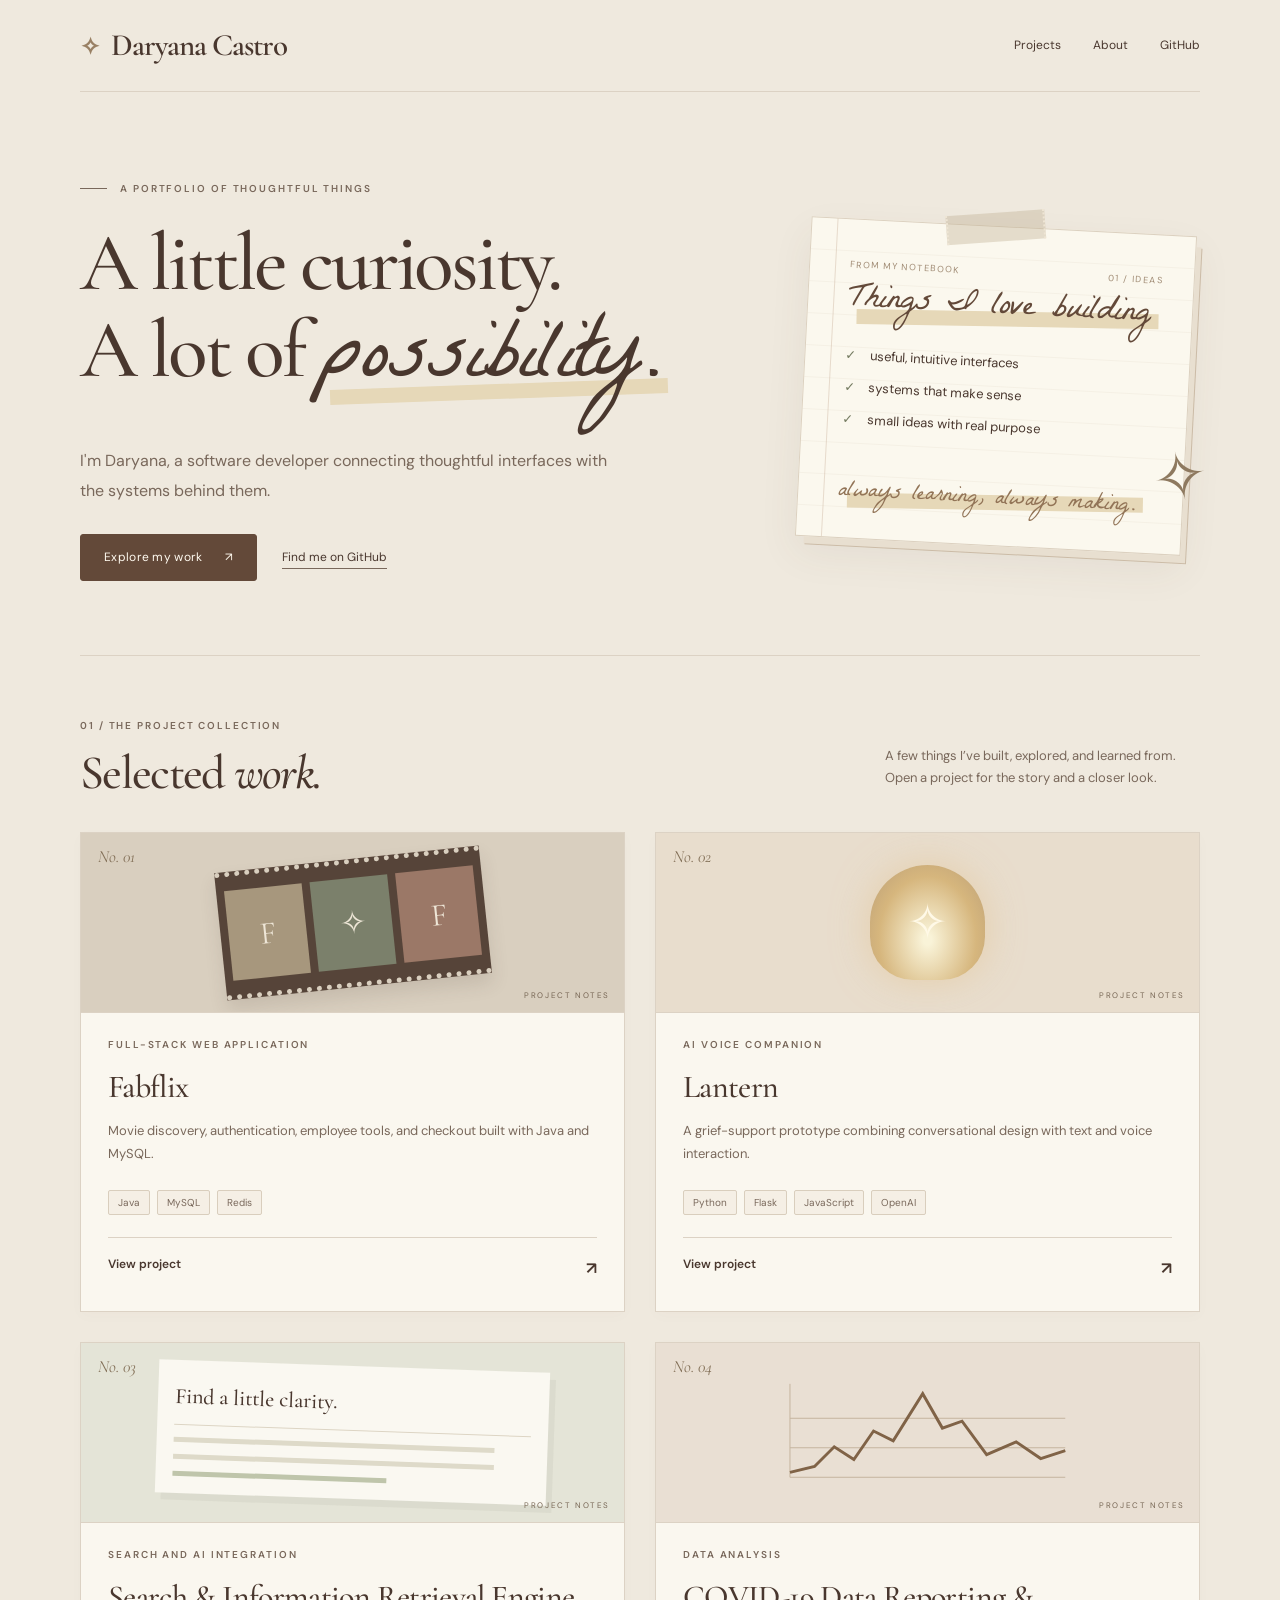
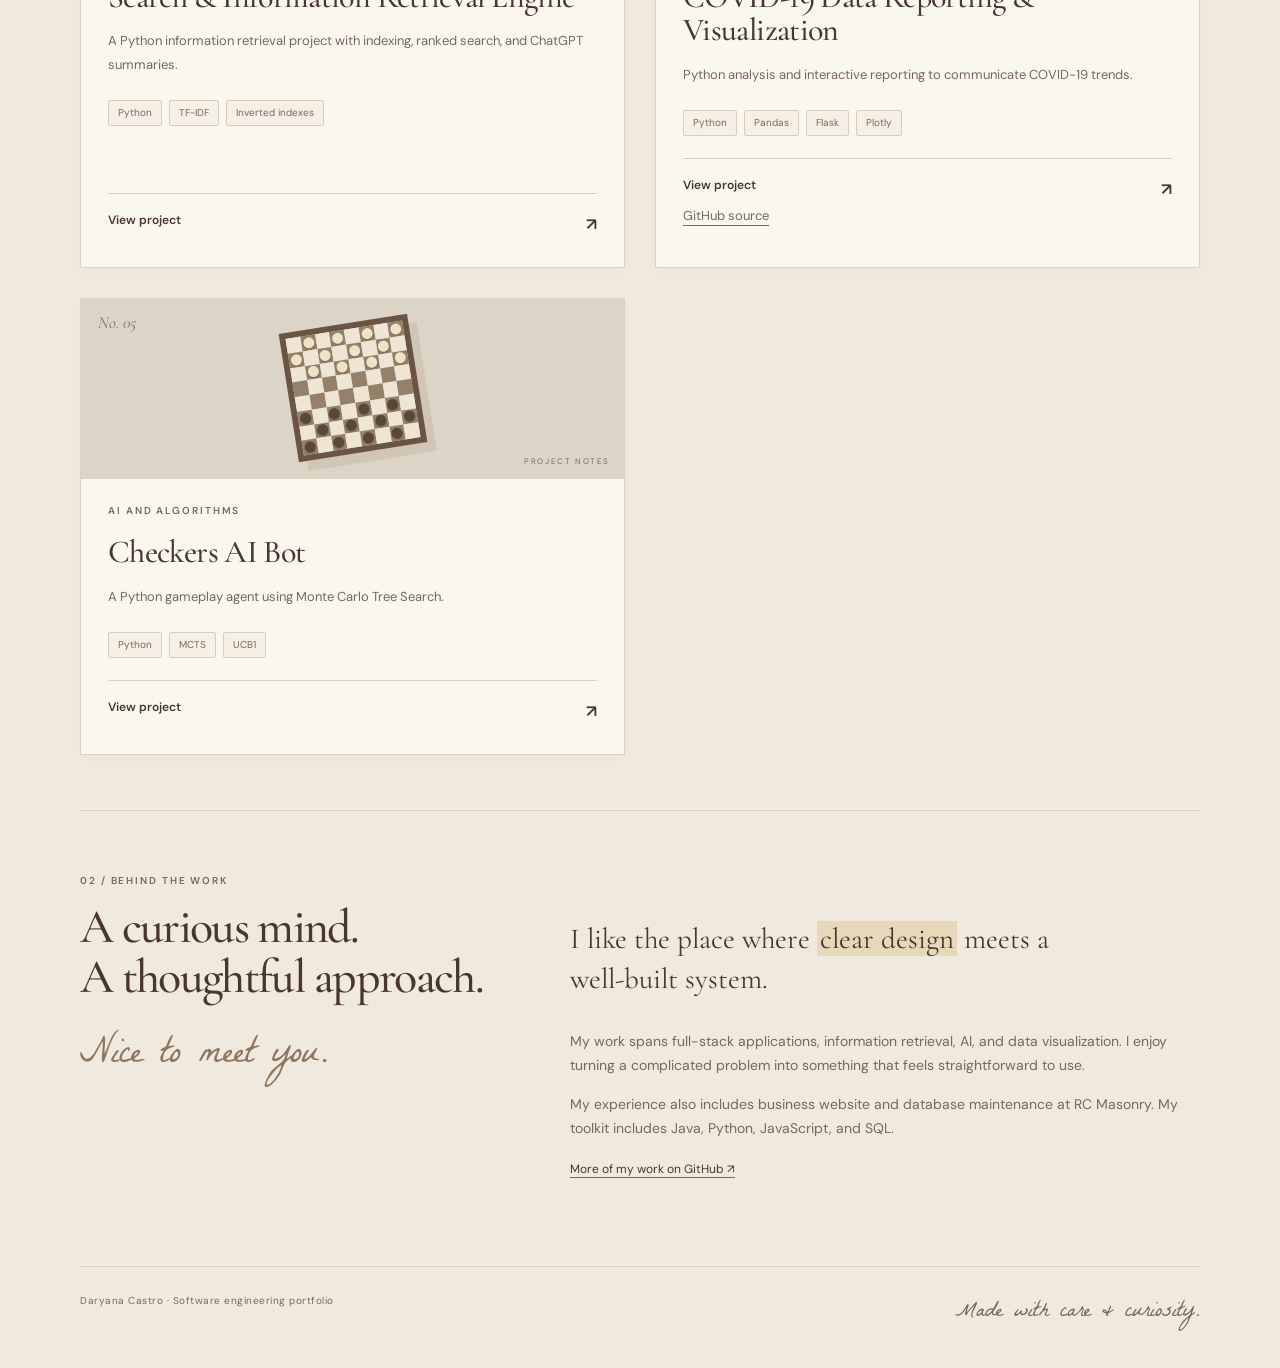
==== index.html @ de3c464c "Refresh stylesheet URLs for journal redesign" ====
<!doctype html><html lang="en"><head><meta charset="utf-8"><meta name="viewport" content="width=device-width,initial-scale=1"><title>Portfolio | Daryana Castro</title><meta name="description" content="Daryana Castro's software engineering portfolio: full-stack applications, AI, search, and data visualization."><link rel="stylesheet" href="styles.css?v=journal-1"><link rel="icon" href="data:image/svg+xml,%3Csvg xmlns='http://www.w3.org/2000/svg' viewBox='0 0 32 32'%3E%3Crect width='32' height='32' rx='8' fill='%23634939'/%3E%3Ctext x='6' y='24' font-size='22' fill='white' font-family='sans-serif'%3ED%3C/text%3E%3C/svg%3E"></head><body><a class="skip-link" href="#main">Skip to content</a><header><a class="brand" href="index.html">Daryana Castro</a><nav aria-label="Main navigation"><a href="index.html#projects">Projects</a><a href="index.html#about">About</a><a href="https://github.com/Daryanac">GitHub</a></nav></header><main id="main"><section class="hero hero-home"><div><p class="eyebrow">A portfolio of thoughtful things</p><h1>A little curiosity.<br>A lot of <span class="script">possibility.</span></h1><p class="lead">I'm Daryana, a software developer connecting thoughtful interfaces with the systems behind them.</p><div class="hero-actions"><a class="button" href="#projects">Explore my work <span aria-hidden="true">↗</span></a><a class="text-link" href="https://github.com/Daryanac">Find me on GitHub</a></div></div><aside class="journal" aria-label="My development interests"><div class="journal-top"><span>From my notebook</span><span>01 / ideas</span></div><p class="script">Things I love building</p><ul><li>useful, intuitive interfaces</li><li>systems that make sense</li><li>small ideas with real purpose</li></ul><p class="margin-note script">always learning, always making.</p><span class="journal-star" aria-hidden="true">✧</span></aside></section><section class="section" id="projects"><div class="section-heading"><div><span class="section-index">01 / The project collection</span><h2>Selected <em>work.</em></h2></div><p>A few things I’ve built, explored, and learned from. Open a project for the story and a closer look.</p></div><div class="grid"><article class="card"><a class="visual v-movies" href="projects/fabflix.html" aria-label="Explore Fabflix"><span class="folio">No. 01</span><div class="film"><span>F</span><span>✧</span><span>F</span></div></a><span class="label">Full-stack web application</span><h3>Fabflix</h3><p>Movie discovery, authentication, employee tools, and checkout built with Java and MySQL.</p><div class="tags"><span>Java</span><span>MySQL</span><span>Redis</span></div><a href="projects/fabflix.html">View project</a></article><article class="card"><a class="visual v-lantern" href="projects/lantern.html" aria-label="Explore Lantern"><span class="folio">No. 02</span><div class="lantern-orb">✧</div></a><span class="label">AI voice companion</span><h3>Lantern</h3><p>A grief-support prototype combining conversational design with text and voice interaction.</p><div class="tags"><span>Python</span><span>Flask</span><span>JavaScript</span><span>OpenAI</span></div><a href="projects/lantern.html">View project</a></article><article class="card"><a class="visual v-search" href="projects/search-engine.html" aria-label="Explore Search engine"><span class="folio">No. 03</span><div class="search-paper"><b>Find a little clarity.</b><i></i><i></i><i></i></div></a><span class="label">Search and AI integration</span><h3>Search &amp; Information Retrieval Engine</h3><p>A Python information retrieval project with indexing, ranked search, and ChatGPT summaries.</p><div class="tags"><span>Python</span><span>TF-IDF</span><span>Inverted indexes</span></div><a href="projects/search-engine.html">View project</a></article><article class="card"><a class="visual v-data" href="projects/covid-data.html" aria-label="Explore COVID-19 dashboard"><span class="folio">No. 04</span><svg class="mini-chart" viewBox="0 0 300 120" aria-hidden="true"><path d="M10 10V105H290M10 75H290M10 45H290" fill="none" stroke="#c4b49f"/><path d="M10 100L35 94 55 74 75 87 95 58 115 68 145 20 165 55 185 48 210 82 240 69 265 86 290 78" fill="none" stroke="#806347" stroke-width="3"/></svg></a><span class="label">Data analysis</span><h3>COVID-19 Data Reporting &amp; Visualization</h3><p>Python analysis and interactive reporting to communicate COVID-19 trends.</p><div class="tags"><span>Python</span><span>Pandas</span><span>Flask</span><span>Plotly</span></div><a href="projects/covid-data.html">View project</a><p><a href="https://github.com/Daryanac/covid-19-dashboard">GitHub source</a></p></article><article class="card"><a class="visual v-checkers" href="projects/checkers-ai.html" aria-label="Explore Checkers AI"><span class="folio">No. 05</span><div class="mini-board"><span class=""></span><span class="dark"><i class="light"></i></span><span class=""></span><span class="dark"><i class="light"></i></span><span class=""></span><span class="dark"><i class="light"></i></span><span class=""></span><span class="dark"><i class="light"></i></span><span class="dark"><i class="light"></i></span><span class=""></span><span class="dark"><i class="light"></i></span><span class=""></span><span class="dark"><i class="light"></i></span><span class=""></span><span class="dark"><i class="light"></i></span><span class=""></span><span class=""></span><span class="dark"><i class="light"></i></span><span class=""></span><span class="dark"><i class="light"></i></span><span class=""></span><span class="dark"><i class="light"></i></span><span class=""></span><span class="dark"><i class="light"></i></span><span class="dark"></span><span class=""></span><span class="dark"></span><span class=""></span><span class="dark"></span><span class=""></span><span class="dark"></span><span class=""></span><span class=""></span><span class="dark"></span><span class=""></span><span class="dark"></span><span class=""></span><span class="dark"></span><span class=""></span><span class="dark"></span><span class="dark"><i class=""></i></span><span class=""></span><span class="dark"><i class=""></i></span><span class=""></span><span class="dark"><i class=""></i></span><span class=""></span><span class="dark"><i class=""></i></span><span class=""></span><span class=""></span><span class="dark"><i class=""></i></span><span class=""></span><span class="dark"><i class=""></i></span><span class=""></span><span class="dark"><i class=""></i></span><span class=""></span><span class="dark"><i class=""></i></span><span class="dark"><i class=""></i></span><span class=""></span><span class="dark"><i class=""></i></span><span class=""></span><span class="dark"><i class=""></i></span><span class=""></span><span class="dark"><i class=""></i></span><span class=""></span></div></a><span class="label">AI and algorithms</span><h3>Checkers AI Bot</h3><p>A Python gameplay agent using Monte Carlo Tree Search.</p><div class="tags"><span>Python</span><span>MCTS</span><span>UCB1</span></div><a href="projects/checkers-ai.html">View project</a></article></div></section><section class="section" id="about"><div class="about-grid"><div class="about-title"><span class="section-index">02 / Behind the work</span><h2>A curious mind.<br>A thoughtful approach.</h2><span class="script">Nice to meet you.</span></div><div class="about-copy"><p class="lead">I like the place where <mark>clear design</mark> meets a well-built system.</p><p>My work spans full-stack applications, information retrieval, AI, and data visualization. I enjoy turning a complicated problem into something that feels straightforward to use.</p><p>My experience also includes business website and database maintenance at RC Masonry. My toolkit includes Java, Python, JavaScript, and SQL.</p><a class="text-link" href="https://github.com/Daryanac">More of my work on GitHub ↗</a></div></div></section></main><footer><span>Daryana Castro · Software engineering portfolio</span><span class="footer-script">Made with care &amp; curiosity.</span></footer></body></html>
---- styles.css ----
@import url('https://fonts.googleapis.com/css2?family=Cormorant+Garamond:ital,wght@0,400;0,500;0,600;1,400;1,500&family=DM+Sans:wght@400;500;600;700&family=La+Belle+Aurore&display=swap');
:root{--ink:#49372e;--muted:#79685b;--paper:#faf7ef;--line:#dcd2c4;--brown:#634939;--sage:#747b60;--highlight:#e6d8b8}*{box-sizing:border-box}html{scroll-behavior:smooth;scroll-padding-top:25px}body{margin:0;background:#efe9de;color:var(--ink);font:15px/1.75 'DM Sans',sans-serif;background-image:radial-gradient(#a28b7022 .65px,transparent .65px);background-size:6px 6px}a{color:inherit;text-underline-offset:5px}a:hover{color:#956647}a:focus-visible,button:focus-visible{outline:2px solid #79644b;outline-offset:5px}header,main,footer{width:min(1120px,calc(100% - 80px));margin:auto}header{padding:30px 0;display:flex;align-items:center;justify-content:space-between;gap:20px;border-bottom:1px solid var(--line)}header a{text-decoration:none}.brand{font:31px/1 'Cormorant Garamond',serif;font-weight:600;letter-spacing:-1px}.brand:before{content:'✧';font-size:24px;margin-right:12px;color:#998064}nav{display:flex;gap:32px;font-size:12px}nav a{position:relative}nav a:hover:after{content:'';position:absolute;bottom:-6px;left:0;width:100%;height:1px;background:var(--brown)}main{position:relative}.hero{padding:76px 0 64px}.hero-home{display:grid;grid-template-columns:1.25fr .75fr;gap:60px;align-items:center;padding:78px 0 74px}.eyebrow,.section-index,.label{font-size:10px;letter-spacing:.19em;text-transform:uppercase;font-weight:600;color:var(--muted)}.eyebrow{display:flex;align-items:center;gap:13px}.eyebrow:before{content:'';width:27px;height:1px;background:var(--muted)}h1,h2,h3{font-family:'Cormorant Garamond',Georgia,serif;font-weight:500;line-height:1.05}h1{font-size:clamp(45px,6.3vw,78px);letter-spacing:-.04em;margin:22px 0 27px}h2{font-size:clamp(34px,4.2vw,48px);letter-spacing:-.035em;margin:10px 0 22px}h3{font-size:32px;letter-spacing:-.02em;margin:16px 0}.hero-home h1{font-size:clamp(52px,6.5vw,82px)}.script{font-family:'La Belle Aurore','Brush Script MT',cursive;font-weight:400;letter-spacing:-.025em}.hero-home .script{font-size:1.06em;line-height:1.3;display:inline-block;position:relative}.hero-home .script:after{content:'';position:absolute;left:3%;right:-3%;height:15px;bottom:17%;background:var(--highlight);z-index:-1;transform:rotate(-2deg)}.lead{font-size:16px;max-width:530px;color:var(--muted);line-height:1.9}p{color:var(--muted)}.hero-actions{display:flex;gap:25px;align-items:center;margin-top:28px;font-size:12px}.button{display:inline-flex;align-items:center;justify-content:center;gap:22px;padding:12px 23px;background:var(--brown);color:#fffaf0;text-decoration:none;border:1px solid var(--brown);font-size:12px;letter-spacing:.025em;border-radius:3px;transition:background .2s,transform .2s}.button:hover{color:#fffaf0;background:#49372e;transform:translateY(-2px)}.text-link{font-size:12px;text-decoration:none;border-bottom:1px solid var(--muted)}.journal{position:relative;transform:rotate(3deg);margin:20px 12px 0 0;padding:38px 30px 30px 40px;background:#fbf8ee;box-shadow:7px 9px 0 -2px #e8dfd0,8px 10px 0 -2px #cbbba6,0 16px 40px #57433212;border:1px solid #dcd1c0;background-image:linear-gradient(transparent 31px,#b9a58b30 32px);background-size:100% 32px;min-height:310px}.journal:before{content:'';position:absolute;top:-14px;left:35%;width:95px;height:29px;background:#bcad9060;transform:rotate(-7deg);border-left:2px dotted #eee5d4;border-right:2px dotted #eee5d4}.journal:after{content:'';position:absolute;left:25px;top:0;bottom:0;width:1px;background:#b89a8050}.journal .script{font-size:35px;color:var(--brown);margin:0 0 7px;line-height:1.55}.journal ul{list-style:none;padding:0;margin:5px 0 23px;font-size:13px;line-height:32px}.journal li:before{content:'✓';margin-right:14px;color:var(--sage)}.journal .margin-note{font-size:24px;color:#927457;line-height:1.3;margin:18px 0 0}.journal-top{display:flex;justify-content:space-between;font-size:9px;letter-spacing:.16em;text-transform:uppercase;color:#a08b74}.journal-star{position:absolute;right:-24px;bottom:20px;font-size:66px;color:#8e795f;transform:rotate(-15deg)}.section{padding:55px 0;border-top:1px solid var(--line)}.section-heading{display:flex;justify-content:space-between;gap:30px;align-items:end;margin-bottom:34px}.section-heading p{max-width:315px;font-size:13px;margin:0 0 8px}.section-heading h2{margin-bottom:0}.grid{display:grid;grid-template-columns:repeat(2,minmax(0,1fr));gap:30px}.card{position:relative;background:var(--paper);border:1px solid var(--line);padding:0 27px 27px;box-shadow:0 4px 14px #57433205;transition:transform .25s,box-shadow .25s;display:flex;flex-direction:column}.card:hover{transform:translateY(-4px);box-shadow:0 12px 24px #5743320c}.card p{font-size:13px;line-height:1.8;margin:0 0 12px}.card .label{margin-top:23px}.card .tags{margin:12px 0 22px}.card>a:not(.visual){margin-top:auto;font-size:12px;font-weight:600;text-decoration:none;padding-top:16px;border-top:1px solid var(--line);display:flex;justify-content:space-between}.card>a:not(.visual):after{content:'↗';font-size:17px}.tags{display:flex;flex-wrap:wrap;gap:7px;margin:24px 0}.tags span{font-size:10px;border:1px solid #d9cebd;padding:3px 9px;color:var(--muted);border-radius:2px;background:#f5efe5}.visual{position:relative;height:180px;margin:0 -27px;overflow:hidden;display:flex;align-items:center;justify-content:center;text-decoration:none;border-bottom:1px solid var(--line);background:#e4ddcd}.visual:after{content:'PROJECT NOTES';position:absolute;right:14px;bottom:10px;font-size:8px;letter-spacing:.2em;color:#776654}.visual .folio{position:absolute;top:13px;left:17px;font:italic 17px 'Cormorant Garamond',serif;color:#847159}.visual-title{font:40px 'Cormorant Garamond',serif;letter-spacing:-1px}.v-movies{background:#d9cfbf}.film{display:flex;gap:8px;transform:rotate(-6deg);padding:14px 8px;border-top:5px dotted #d9cfbf;border-bottom:5px dotted #d9cfbf;background:#564439;box-shadow:0 10px 18px #49372e20}.film span{background:#a7977d;width:78px;height:90px;display:flex;align-items:center;justify-content:center;color:#eee6d7;font:32px 'Cormorant Garamond',serif}.film span:nth-child(2){background:#7b806b}.film span:nth-child(3){background:#9b7867}.v-lantern{background:#e8ddcd}.lantern-orb{width:115px;height:115px;border-radius:60% 60% 45% 45%;background:radial-gradient(ellipse at 50% 65%,#f9f3d8 5%,#d6b67d 60%,#b99d77);box-shadow:0 0 36px #e2c39090;display:grid;place-items:center;font-size:49px;color:#fff9e7}.v-search{background:#e4e4d7}.search-paper{width:72%;background:#faf8f1;padding:17px;box-shadow:6px 7px 0 #b5b6a430;transform:rotate(2deg);font-size:11px}.search-paper b{display:block;font-family:'Cormorant Garamond',serif;font-size:22px;font-weight:500;border-bottom:1px solid #ddd5c4;padding-bottom:8px}.search-paper i{display:block;background:#dedac9;height:5px;margin-top:12px;width:90%}.search-paper i:last-child{width:60%;background:#bfc5ab}.v-data{background:#e9dfd3}.mini-chart{width:75%;height:118px}.v-checkers{background:#dcd5c7}.mini-board{width:130px;height:130px;display:grid;grid-template-columns:repeat(8,1fr);transform:rotate(-9deg);border:6px solid #6a5544;box-shadow:8px 10px 0 #b8a68d50}.mini-board span{background:#eee5d4;display:grid;place-items:center}.mini-board .dark{background:#95806a}.mini-board i{width:76%;height:76%;border-radius:100%;background:#594838;box-shadow:0 1px 2px #39251650}.mini-board i.light{background:#eee2c7}.about-grid{display:grid;grid-template-columns:.8fr 1.2fr;gap:70px}.about-title .script{display:block;font-size:37px;color:#907660;margin-top:20px}.about-copy{padding-top:24px}.about-copy .lead{font:29px/1.4 'Cormorant Garamond',serif;color:var(--ink)}.about-copy p{font-size:14px}.about-copy mark{background:#e6d8b8;color:inherit;padding:0 3px}.video{aspect-ratio:16/9;background:#49372e;margin-top:24px;border:1px solid var(--line)}.video iframe{width:100%;height:100%;border:0}.list{padding-left:22px;max-width:800px;color:var(--muted)}.list li{margin:12px 0;padding-left:9px}.list li::marker{color:#927b58}.note{padding:20px 25px;background:#e8dfcc70;border-left:2px solid #a38e6c;font-size:14px}footer{border-top:1px solid var(--line);margin-top:30px;padding:25px 0 35px;display:flex;justify-content:space-between;font-size:10px;letter-spacing:.05em;color:var(--muted)}.footer-script{font:22px 'La Belle Aurore',cursive;letter-spacing:0}.detail main{max-width:950px}.detail .hero{padding-bottom:42px}.detail h1{max-width:850px}.detail .hero:after{content:'a closer look';display:block;font:27px 'La Belle Aurore',cursive;color:#9c8268;margin-top:18px}.detail .section{padding:36px 0}.detail .section h2{font-size:37px}.detail iframe{border-color:var(--line)!important;border-radius:3px!important}.skip-link{position:absolute;top:-70px;left:20px;background:var(--brown);color:white;padding:10px;z-index:5}.skip-link:focus{top:10px}::selection{background:#dfcfaa;color:#49372e}@media(max-width:760px){header,main,footer{width:calc(100% - 40px)}header{padding:25px 0}.brand{font-size:25px}nav{gap:16px;font-size:11px}.hero-home{grid-template-columns:1fr;gap:30px;padding:44px 0 55px}.hero-home h1{font-size:61px}.journal{max-width:380px;width:90%;margin:12px auto 0;min-height:280px}.section-heading{display:block}.section-heading p{margin-top:20px}.grid{gap:20px}.card{padding:0 20px 20px}.visual{margin:0 -20px;height:160px}.card h3{font-size:29px}.about-grid{grid-template-columns:1fr;gap:0}.about-copy{padding-top:0}.section{padding:40px 0}.hero{padding:45px 0}footer{gap:15px}}@media(max-width:520px){.grid{grid-template-columns:1fr}.hero-home h1{font-size:55px}.hero-home{gap:30px}.journal{margin-top:12px}.brand:before{display:none}nav{gap:12px}.hero-actions{gap:20px}.section-heading h2{font-size:40px}footer{flex-direction:column}.detail h1{font-size:44px}}@media(prefers-reduced-motion:reduce){html{scroll-behavior:auto}*{transition:none!important}}
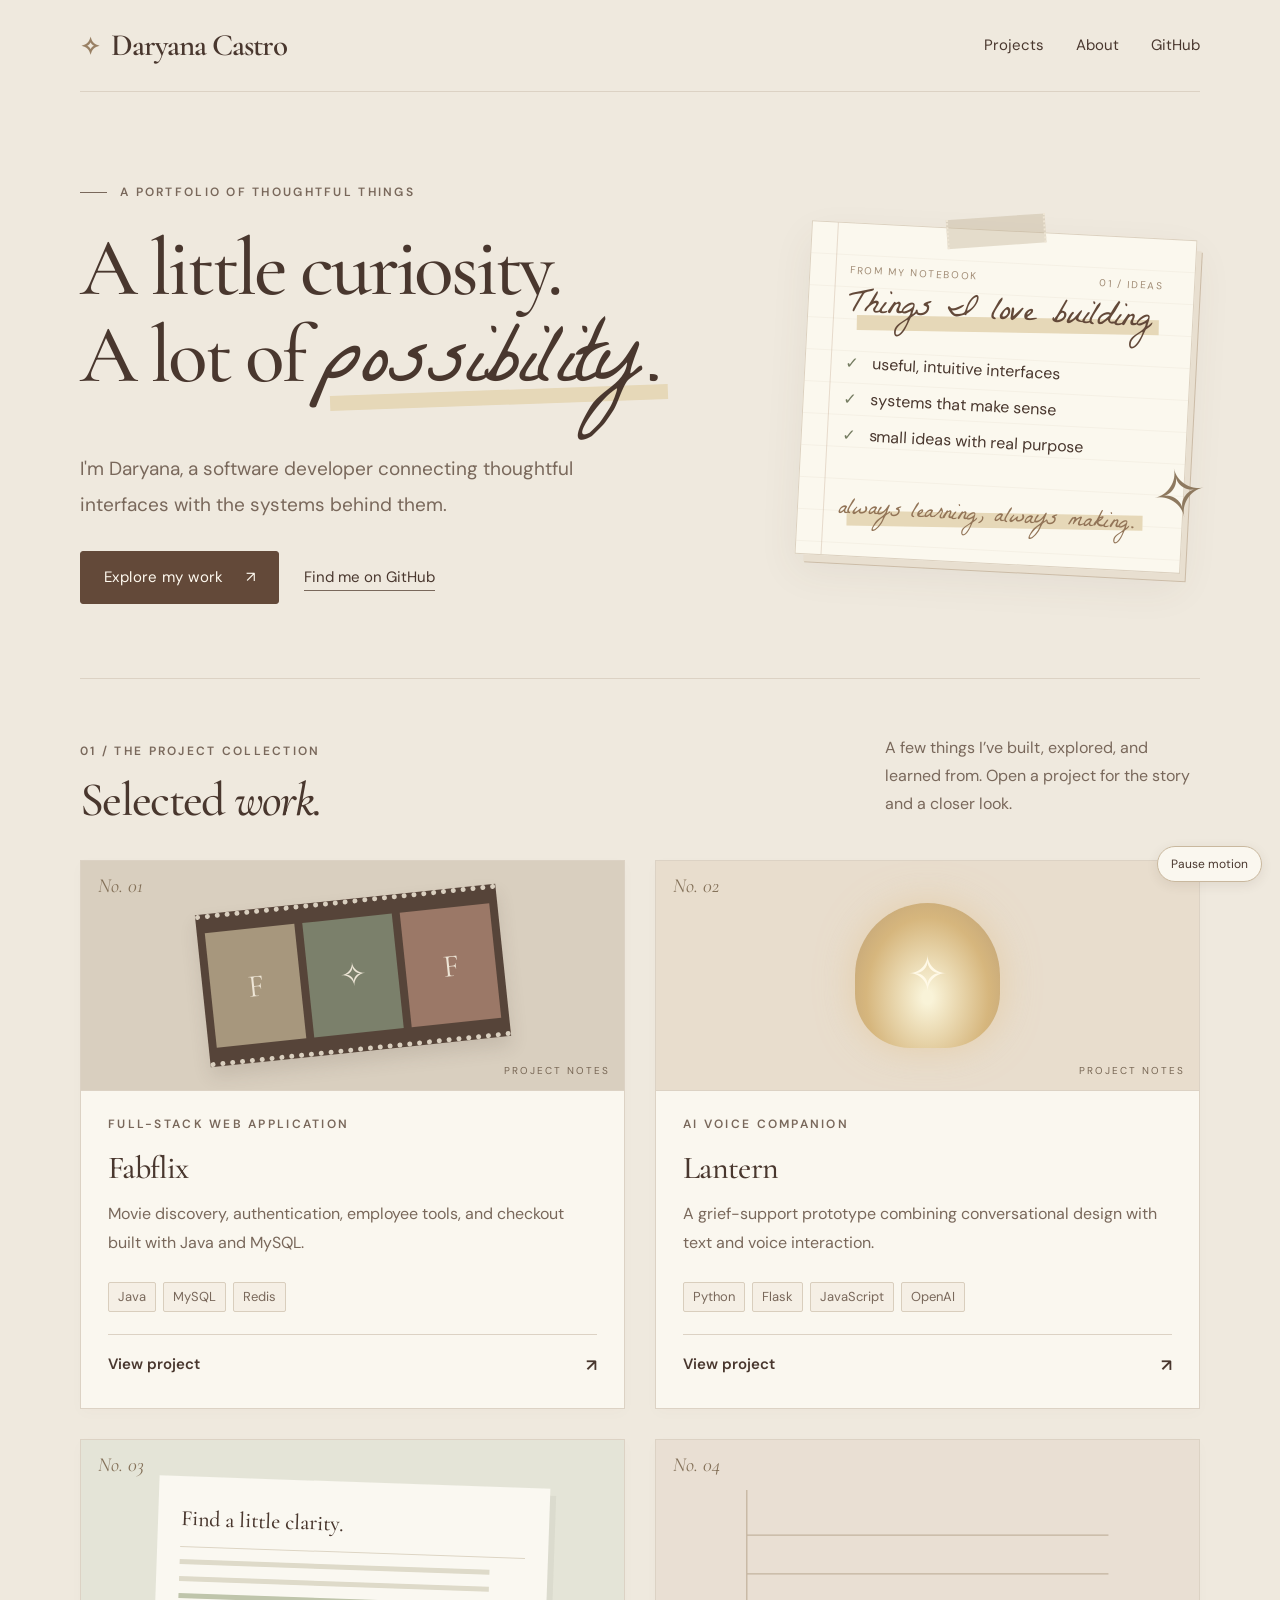
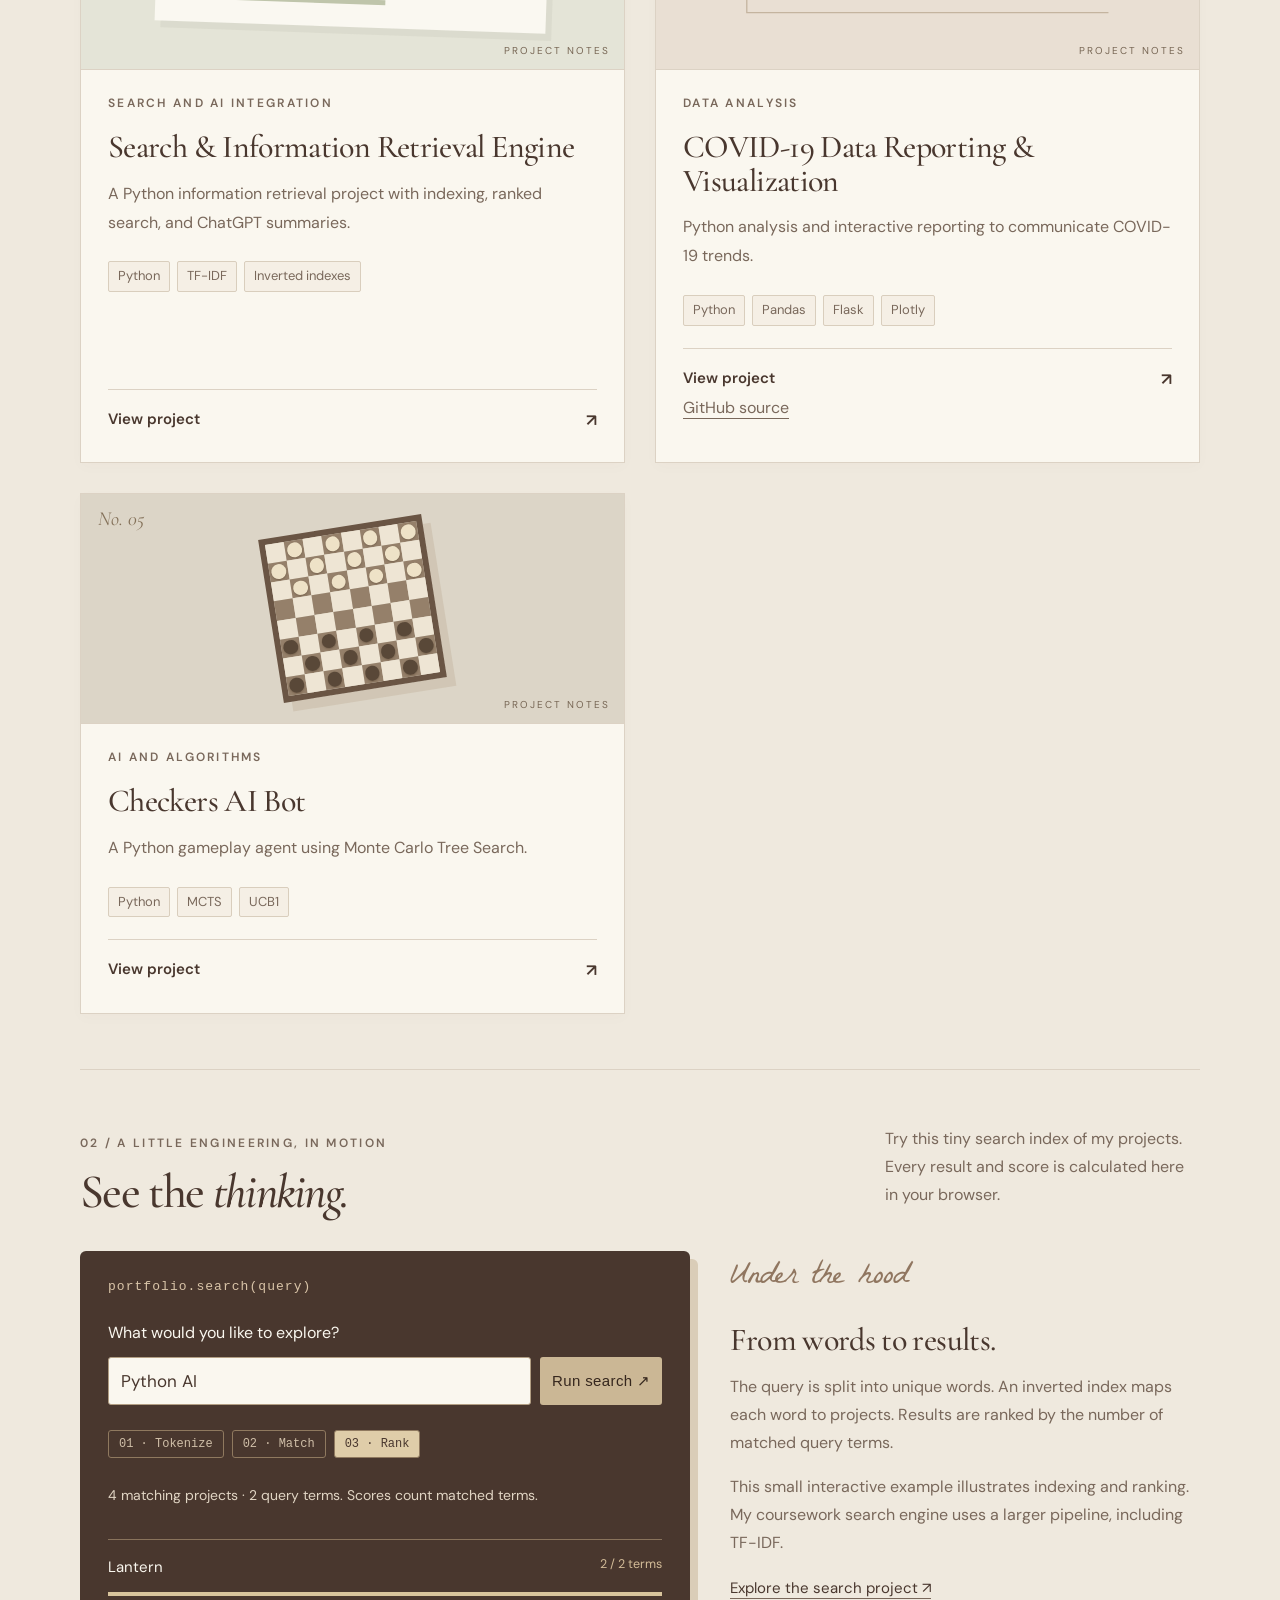
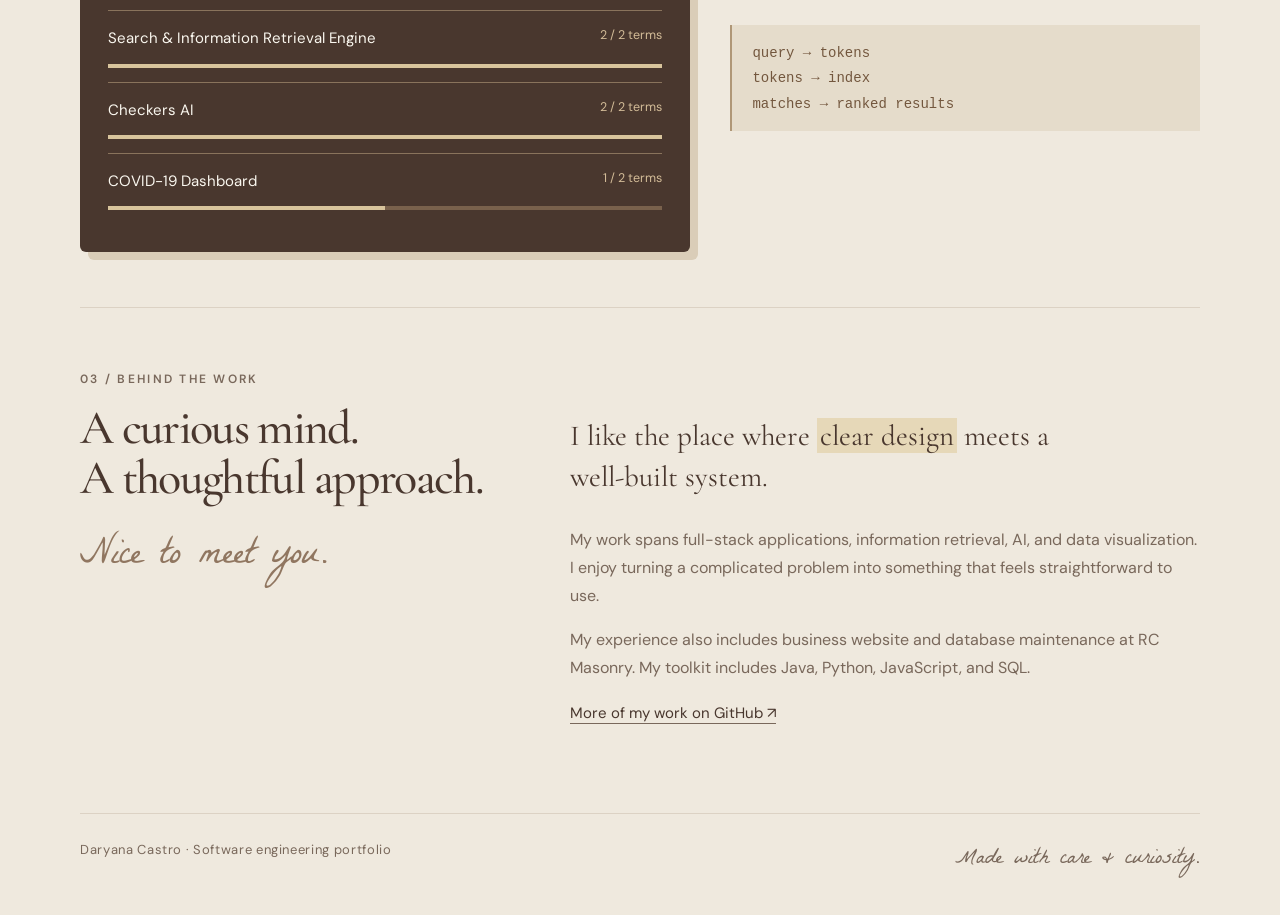
==== commit 0b04789c: "Fix Checkers turns, publish current Lantern demo, and add interactive portfolio motion" ====
--- a/index.html
+++ b/index.html
@@ -1 +1,2 @@
-<!doctype html><html lang="en"><head><meta charset="utf-8"><meta name="viewport" content="width=device-width,initial-scale=1"><title>Portfolio | Daryana Castro</title><meta name="description" content="Daryana Castro's software engineering portfolio: full-stack applications, AI, search, and data visualization."><link rel="stylesheet" href="styles.css?v=journal-1"><link rel="icon" href="data:image/svg+xml,%3Csvg xmlns='http://www.w3.org/2000/svg' viewBox='0 0 32 32'%3E%3Crect width='32' height='32' rx='8' fill='%23634939'/%3E%3Ctext x='6' y='24' font-size='22' fill='white' font-family='sans-serif'%3ED%3C/text%3E%3C/svg%3E"></head><body><a class="skip-link" href="#main">Skip to content</a><header><a class="brand" href="index.html">Daryana Castro</a><nav aria-label="Main navigation"><a href="index.html#projects">Projects</a><a href="index.html#about">About</a><a href="https://github.com/Daryanac">GitHub</a></nav></header><main id="main"><section class="hero hero-home"><div><p class="eyebrow">A portfolio of thoughtful things</p><h1>A little curiosity.<br>A lot of <span class="script">possibility.</span></h1><p class="lead">I'm Daryana, a software developer connecting thoughtful interfaces with the systems behind them.</p><div class="hero-actions"><a class="button" href="#projects">Explore my work <span aria-hidden="true">↗</span></a><a class="text-link" href="https://github.com/Daryanac">Find me on GitHub</a></div></div><aside class="journal" aria-label="My development interests"><div class="journal-top"><span>From my notebook</span><span>01 / ideas</span></div><p class="script">Things I love building</p><ul><li>useful, intuitive interfaces</li><li>systems that make sense</li><li>small ideas with real purpose</li></ul><p class="margin-note script">always learning, always making.</p><span class="journal-star" aria-hidden="true">✧</span></aside></section><section class="section" id="projects"><div class="section-heading"><div><span class="section-index">01 / The project collection</span><h2>Selected <em>work.</em></h2></div><p>A few things I’ve built, explored, and learned from. Open a project for the story and a closer look.</p></div><div class="grid"><article class="card"><a class="visual v-movies" href="projects/fabflix.html" aria-label="Explore Fabflix"><span class="folio">No. 01</span><div class="film"><span>F</span><span>✧</span><span>F</span></div></a><span class="label">Full-stack web application</span><h3>Fabflix</h3><p>Movie discovery, authentication, employee tools, and checkout built with Java and MySQL.</p><div class="tags"><span>Java</span><span>MySQL</span><span>Redis</span></div><a href="projects/fabflix.html">View project</a></article><article class="card"><a class="visual v-lantern" href="projects/lantern.html" aria-label="Explore Lantern"><span class="folio">No. 02</span><div class="lantern-orb">✧</div></a><span class="label">AI voice companion</span><h3>Lantern</h3><p>A grief-support prototype combining conversational design with text and voice interaction.</p><div class="tags"><span>Python</span><span>Flask</span><span>JavaScript</span><span>OpenAI</span></div><a href="projects/lantern.html">View project</a></article><article class="card"><a class="visual v-search" href="projects/search-engine.html" aria-label="Explore Search engine"><span class="folio">No. 03</span><div class="search-paper"><b>Find a little clarity.</b><i></i><i></i><i></i></div></a><span class="label">Search and AI integration</span><h3>Search &amp; Information Retrieval Engine</h3><p>A Python information retrieval project with indexing, ranked search, and ChatGPT summaries.</p><div class="tags"><span>Python</span><span>TF-IDF</span><span>Inverted indexes</span></div><a href="projects/search-engine.html">View project</a></article><article class="card"><a class="visual v-data" href="projects/covid-data.html" aria-label="Explore COVID-19 dashboard"><span class="folio">No. 04</span><svg class="mini-chart" viewBox="0 0 300 120" aria-hidden="true"><path d="M10 10V105H290M10 75H290M10 45H290" fill="none" stroke="#c4b49f"/><path d="M10 100L35 94 55 74 75 87 95 58 115 68 145 20 165 55 185 48 210 82 240 69 265 86 290 78" fill="none" stroke="#806347" stroke-width="3"/></svg></a><span class="label">Data analysis</span><h3>COVID-19 Data Reporting &amp; Visualization</h3><p>Python analysis and interactive reporting to communicate COVID-19 trends.</p><div class="tags"><span>Python</span><span>Pandas</span><span>Flask</span><span>Plotly</span></div><a href="projects/covid-data.html">View project</a><p><a href="https://github.com/Daryanac/covid-19-dashboard">GitHub source</a></p></article><article class="card"><a class="visual v-checkers" href="projects/checkers-ai.html" aria-label="Explore Checkers AI"><span class="folio">No. 05</span><div class="mini-board"><span class=""></span><span class="dark"><i class="light"></i></span><span class=""></span><span class="dark"><i class="light"></i></span><span class=""></span><span class="dark"><i class="light"></i></span><span class=""></span><span class="dark"><i class="light"></i></span><span class="dark"><i class="light"></i></span><span class=""></span><span class="dark"><i class="light"></i></span><span class=""></span><span class="dark"><i class="light"></i></span><span class=""></span><span class="dark"><i class="light"></i></span><span class=""></span><span class=""></span><span class="dark"><i class="light"></i></span><span class=""></span><span class="dark"><i class="light"></i></span><span class=""></span><span class="dark"><i class="light"></i></span><span class=""></span><span class="dark"><i class="light"></i></span><span class="dark"></span><span class=""></span><span class="dark"></span><span class=""></span><span class="dark"></span><span class=""></span><span class="dark"></span><span class=""></span><span class=""></span><span class="dark"></span><span class=""></span><span class="dark"></span><span class=""></span><span class="dark"></span><span class=""></span><span class="dark"></span><span class="dark"><i class=""></i></span><span class=""></span><span class="dark"><i class=""></i></span><span class=""></span><span class="dark"><i class=""></i></span><span class=""></span><span class="dark"><i class=""></i></span><span class=""></span><span class=""></span><span class="dark"><i class=""></i></span><span class=""></span><span class="dark"><i class=""></i></span><span class=""></span><span class="dark"><i class=""></i></span><span class=""></span><span class="dark"><i class=""></i></span><span class="dark"><i class=""></i></span><span class=""></span><span class="dark"><i class=""></i></span><span class=""></span><span class="dark"><i class=""></i></span><span class=""></span><span class="dark"><i class=""></i></span><span class=""></span></div></a><span class="label">AI and algorithms</span><h3>Checkers AI Bot</h3><p>A Python gameplay agent using Monte Carlo Tree Search.</p><div class="tags"><span>Python</span><span>MCTS</span><span>UCB1</span></div><a href="projects/checkers-ai.html">View project</a></article></div></section><section class="section" id="about"><div class="about-grid"><div class="about-title"><span class="section-index">02 / Behind the work</span><h2>A curious mind.<br>A thoughtful approach.</h2><span class="script">Nice to meet you.</span></div><div class="about-copy"><p class="lead">I like the place where <mark>clear design</mark> meets a well-built system.</p><p>My work spans full-stack applications, information retrieval, AI, and data visualization. I enjoy turning a complicated problem into something that feels straightforward to use.</p><p>My experience also includes business website and database maintenance at RC Masonry. My toolkit includes Java, Python, JavaScript, and SQL.</p><a class="text-link" href="https://github.com/Daryanac">More of my work on GitHub ↗</a></div></div></section></main><footer><span>Daryana Castro · Software engineering portfolio</span><span class="footer-script">Made with care &amp; curiosity.</span></footer></body></html>
+<!doctype html><html lang="en"><head><meta charset="utf-8"><meta name="viewport" content="width=device-width,initial-scale=1"><title>Portfolio | Daryana Castro</title><meta name="description" content="Daryana Castro's software engineering portfolio: full-stack applications, AI, search, and data visualization."><link rel="stylesheet" href="styles.css?v=motion-2"><link rel="icon" href="data:image/svg+xml,%3Csvg xmlns='http://www.w3.org/2000/svg' viewBox='0 0 32 32'%3E%3Crect width='32' height='32' rx='8' fill='%23634939'/%3E%3Ctext x='6' y='24' font-size='22' fill='white' font-family='sans-serif'%3ED%3C/text%3E%3C/svg%3E"></head><body><a class="skip-link" href="#main">Skip to content</a><header><a class="brand" href="index.html">Daryana Castro</a><nav aria-label="Main navigation"><a href="index.html#projects">Projects</a><a href="index.html#about">About</a><a href="https://github.com/Daryanac">GitHub</a></nav></header><main id="main"><section class="hero hero-home"><div><p class="eyebrow">A portfolio of thoughtful things</p><h1>A little curiosity.<br>A lot of <span class="script">possibility.</span></h1><p class="lead">I'm Daryana, a software developer connecting thoughtful interfaces with the systems behind them.</p><div class="hero-actions"><a class="button" href="#projects">Explore my work <span aria-hidden="true">↗</span></a><a class="text-link" href="https://github.com/Daryanac">Find me on GitHub</a></div></div><aside class="journal" aria-label="My development interests"><div class="journal-top"><span>From my notebook</span><span>01 / ideas</span></div><p class="script">Things I love building</p><ul><li>useful, intuitive interfaces</li><li>systems that make sense</li><li>small ideas with real purpose</li></ul><p class="margin-note script">always learning, always making.</p><span class="journal-star" aria-hidden="true">✧</span></aside></section><section class="section" id="projects"><div class="section-heading"><div><span class="section-index">01 / The project collection</span><h2>Selected <em>work.</em></h2></div><p>A few things I’ve built, explored, and learned from. Open a project for the story and a closer look.</p></div><div class="grid"><article class="card"><a class="visual v-movies" href="projects/fabflix.html" aria-label="Explore Fabflix"><span class="folio">No. 01</span><div class="film"><span>F</span><span>✧</span><span>F</span></div></a><span class="label">Full-stack web application</span><h3>Fabflix</h3><p>Movie discovery, authentication, employee tools, and checkout built with Java and MySQL.</p><div class="tags"><span>Java</span><span>MySQL</span><span>Redis</span></div><a href="projects/fabflix.html">View project</a></article><article class="card"><a class="visual v-lantern" href="projects/lantern.html" aria-label="Explore Lantern"><span class="folio">No. 02</span><div class="lantern-orb">✧</div></a><span class="label">AI voice companion</span><h3>Lantern</h3><p>A grief-support prototype combining conversational design with text and voice interaction.</p><div class="tags"><span>Python</span><span>Flask</span><span>JavaScript</span><span>OpenAI</span></div><a href="projects/lantern.html">View project</a></article><article class="card"><a class="visual v-search" href="projects/search-engine.html" aria-label="Explore Search engine"><span class="folio">No. 03</span><div class="search-paper"><b>Find a little clarity.</b><i></i><i></i><i></i></div></a><span class="label">Search and AI integration</span><h3>Search &amp; Information Retrieval Engine</h3><p>A Python information retrieval project with indexing, ranked search, and ChatGPT summaries.</p><div class="tags"><span>Python</span><span>TF-IDF</span><span>Inverted indexes</span></div><a href="projects/search-engine.html">View project</a></article><article class="card"><a class="visual v-data" href="projects/covid-data.html" aria-label="Explore COVID-19 dashboard"><span class="folio">No. 04</span><svg class="mini-chart" viewBox="0 0 300 120" aria-hidden="true"><path d="M10 10V105H290M10 75H290M10 45H290" fill="none" stroke="#c4b49f"/><path d="M10 100L35 94 55 74 75 87 95 58 115 68 145 20 165 55 185 48 210 82 240 69 265 86 290 78" fill="none" stroke="#806347" stroke-width="3"/></svg></a><span class="label">Data analysis</span><h3>COVID-19 Data Reporting &amp; Visualization</h3><p>Python analysis and interactive reporting to communicate COVID-19 trends.</p><div class="tags"><span>Python</span><span>Pandas</span><span>Flask</span><span>Plotly</span></div><a href="projects/covid-data.html">View project</a><p><a href="https://github.com/Daryanac/covid-19-dashboard">GitHub source</a></p></article><article class="card"><a class="visual v-checkers" href="projects/checkers-ai.html" aria-label="Explore Checkers AI"><span class="folio">No. 05</span><div class="mini-board"><span class=""></span><span class="dark"><i class="light"></i></span><span class=""></span><span class="dark"><i class="light"></i></span><span class=""></span><span class="dark"><i class="light"></i></span><span class=""></span><span class="dark"><i class="light"></i></span><span class="dark"><i class="light"></i></span><span class=""></span><span class="dark"><i class="light"></i></span><span class=""></span><span class="dark"><i class="light"></i></span><span class=""></span><span class="dark"><i class="light"></i></span><span class=""></span><span class=""></span><span class="dark"><i class="light"></i></span><span class=""></span><span class="dark"><i class="light"></i></span><span class=""></span><span class="dark"><i class="light"></i></span><span class=""></span><span class="dark"><i class="light"></i></span><span class="dark"></span><span class=""></span><span class="dark"></span><span class=""></span><span class="dark"></span><span class=""></span><span class="dark"></span><span class=""></span><span class=""></span><span class="dark"></span><span class=""></span><span class="dark"></span><span class=""></span><span class="dark"></span><span class=""></span><span class="dark"></span><span class="dark"><i class=""></i></span><span class=""></span><span class="dark"><i class=""></i></span><span class=""></span><span class="dark"><i class=""></i></span><span class=""></span><span class="dark"><i class=""></i></span><span class=""></span><span class=""></span><span class="dark"><i class=""></i></span><span class=""></span><span class="dark"><i class=""></i></span><span class=""></span><span class="dark"><i class=""></i></span><span class=""></span><span class="dark"><i class=""></i></span><span class="dark"><i class=""></i></span><span class=""></span><span class="dark"><i class=""></i></span><span class=""></span><span class="dark"><i class=""></i></span><span class=""></span><span class="dark"><i class=""></i></span><span class=""></span></div></a><span class="label">AI and algorithms</span><h3>Checkers AI Bot</h3><p>A Python gameplay agent using Monte Carlo Tree Search.</p><div class="tags"><span>Python</span><span>MCTS</span><span>UCB1</span></div><a href="projects/checkers-ai.html">View project</a></article></div></section><section class="section lab" id="lab"><div class="section-heading"><div><span class="section-index">02 / A little engineering, in motion</span><h2>See the <em>thinking.</em></h2></div><p>Try this tiny search index of my projects. Every result and score is calculated here in your browser.</p></div><div class="lab-layout"><div class="lab-console"><span class="console-title">portfolio.search(query)</span><form id="lab-form"><label for="lab-query">What would you like to explore?</label><div class="lab-input"><input id="lab-query" value="Python AI" maxlength="80" placeholder="Try Java, voice, or data"><button class="button" type="submit">Run search ↗</button></div></form><div class="pipeline" aria-label="Search processing steps"><span data-stage="0">01 · Tokenize</span><span data-stage="1">02 · Match</span><span data-stage="2">03 · Rank</span></div><p id="lab-detail" aria-live="polite">Enter a topic to see matching projects.</p><div id="lab-results"></div></div><aside class="lab-notes"><span class="script">Under the hood</span><h3>From words to results.</h3><p>The query is split into unique words. An inverted index maps each word to projects. Results are ranked by the number of matched query terms.</p><p>This small interactive example illustrates indexing and ranking. My coursework search engine uses a larger pipeline, including TF-IDF.</p><a class="text-link" href="projects/search-engine.html">Explore the search project ↗</a><div class="code-note"><code>query → tokens<br>tokens → index<br>matches → ranked results</code></div></aside></div></section><section class="section" id="about"><div class="about-grid"><div class="about-title"><span class="section-index">03 / Behind the work</span><h2>A curious mind.<br>A thoughtful approach.</h2><span class="script">Nice to meet you.</span></div><div class="about-copy"><p class="lead">I like the place where <mark>clear design</mark> meets a well-built system.</p><p>My work spans full-stack applications, information retrieval, AI, and data visualization. I enjoy turning a complicated problem into something that feels straightforward to use.</p><p>My experience also includes business website and database maintenance at RC Masonry. My toolkit includes Java, Python, JavaScript, and SQL.</p><a class="text-link" href="https://github.com/Daryanac">More of my work on GitHub ↗</a></div></div></section></main><footer><span>Daryana Castro · Software engineering portfolio</span><span class="footer-script">Made with care &amp; curiosity.</span></footer><script src="portfolio.js?v=2" defer></script></body></html>
+
--- a/styles.css
+++ b/styles.css
@@ -1,2 +1,6 @@
 @import url('https://fonts.googleapis.com/css2?family=Cormorant+Garamond:ital,wght@0,400;0,500;0,600;1,400;1,500&family=DM+Sans:wght@400;500;600;700&family=La+Belle+Aurore&display=swap');
 :root{--ink:#49372e;--muted:#79685b;--paper:#faf7ef;--line:#dcd2c4;--brown:#634939;--sage:#747b60;--highlight:#e6d8b8}*{box-sizing:border-box}html{scroll-behavior:smooth;scroll-padding-top:25px}body{margin:0;background:#efe9de;color:var(--ink);font:15px/1.75 'DM Sans',sans-serif;background-image:radial-gradient(#a28b7022 .65px,transparent .65px);background-size:6px 6px}a{color:inherit;text-underline-offset:5px}a:hover{color:#956647}a:focus-visible,button:focus-visible{outline:2px solid #79644b;outline-offset:5px}header,main,footer{width:min(1120px,calc(100% - 80px));margin:auto}header{padding:30px 0;display:flex;align-items:center;justify-content:space-between;gap:20px;border-bottom:1px solid var(--line)}header a{text-decoration:none}.brand{font:31px/1 'Cormorant Garamond',serif;font-weight:600;letter-spacing:-1px}.brand:before{content:'✧';font-size:24px;margin-right:12px;color:#998064}nav{display:flex;gap:32px;font-size:12px}nav a{position:relative}nav a:hover:after{content:'';position:absolute;bottom:-6px;left:0;width:100%;height:1px;background:var(--brown)}main{position:relative}.hero{padding:76px 0 64px}.hero-home{display:grid;grid-template-columns:1.25fr .75fr;gap:60px;align-items:center;padding:78px 0 74px}.eyebrow,.section-index,.label{font-size:10px;letter-spacing:.19em;text-transform:uppercase;font-weight:600;color:var(--muted)}.eyebrow{display:flex;align-items:center;gap:13px}.eyebrow:before{content:'';width:27px;height:1px;background:var(--muted)}h1,h2,h3{font-family:'Cormorant Garamond',Georgia,serif;font-weight:500;line-height:1.05}h1{font-size:clamp(45px,6.3vw,78px);letter-spacing:-.04em;margin:22px 0 27px}h2{font-size:clamp(34px,4.2vw,48px);letter-spacing:-.035em;margin:10px 0 22px}h3{font-size:32px;letter-spacing:-.02em;margin:16px 0}.hero-home h1{font-size:clamp(52px,6.5vw,82px)}.script{font-family:'La Belle Aurore','Brush Script MT',cursive;font-weight:400;letter-spacing:-.025em}.hero-home .script{font-size:1.06em;line-height:1.3;display:inline-block;position:relative}.hero-home .script:after{content:'';position:absolute;left:3%;right:-3%;height:15px;bottom:17%;background:var(--highlight);z-index:-1;transform:rotate(-2deg)}.lead{font-size:16px;max-width:530px;color:var(--muted);line-height:1.9}p{color:var(--muted)}.hero-actions{display:flex;gap:25px;align-items:center;margin-top:28px;font-size:12px}.button{display:inline-flex;align-items:center;justify-content:center;gap:22px;padding:12px 23px;background:var(--brown);color:#fffaf0;text-decoration:none;border:1px solid var(--brown);font-size:12px;letter-spacing:.025em;border-radius:3px;transition:background .2s,transform .2s}.button:hover{color:#fffaf0;background:#49372e;transform:translateY(-2px)}.text-link{font-size:12px;text-decoration:none;border-bottom:1px solid var(--muted)}.journal{position:relative;transform:rotate(3deg);margin:20px 12px 0 0;padding:38px 30px 30px 40px;background:#fbf8ee;box-shadow:7px 9px 0 -2px #e8dfd0,8px 10px 0 -2px #cbbba6,0 16px 40px #57433212;border:1px solid #dcd1c0;background-image:linear-gradient(transparent 31px,#b9a58b30 32px);background-size:100% 32px;min-height:310px}.journal:before{content:'';position:absolute;top:-14px;left:35%;width:95px;height:29px;background:#bcad9060;transform:rotate(-7deg);border-left:2px dotted #eee5d4;border-right:2px dotted #eee5d4}.journal:after{content:'';position:absolute;left:25px;top:0;bottom:0;width:1px;background:#b89a8050}.journal .script{font-size:35px;color:var(--brown);margin:0 0 7px;line-height:1.55}.journal ul{list-style:none;padding:0;margin:5px 0 23px;font-size:13px;line-height:32px}.journal li:before{content:'✓';margin-right:14px;color:var(--sage)}.journal .margin-note{font-size:24px;color:#927457;line-height:1.3;margin:18px 0 0}.journal-top{display:flex;justify-content:space-between;font-size:9px;letter-spacing:.16em;text-transform:uppercase;color:#a08b74}.journal-star{position:absolute;right:-24px;bottom:20px;font-size:66px;color:#8e795f;transform:rotate(-15deg)}.section{padding:55px 0;border-top:1px solid var(--line)}.section-heading{display:flex;justify-content:space-between;gap:30px;align-items:end;margin-bottom:34px}.section-heading p{max-width:315px;font-size:13px;margin:0 0 8px}.section-heading h2{margin-bottom:0}.grid{display:grid;grid-template-columns:repeat(2,minmax(0,1fr));gap:30px}.card{position:relative;background:var(--paper);border:1px solid var(--line);padding:0 27px 27px;box-shadow:0 4px 14px #57433205;transition:transform .25s,box-shadow .25s;display:flex;flex-direction:column}.card:hover{transform:translateY(-4px);box-shadow:0 12px 24px #5743320c}.card p{font-size:13px;line-height:1.8;margin:0 0 12px}.card .label{margin-top:23px}.card .tags{margin:12px 0 22px}.card>a:not(.visual){margin-top:auto;font-size:12px;font-weight:600;text-decoration:none;padding-top:16px;border-top:1px solid var(--line);display:flex;justify-content:space-between}.card>a:not(.visual):after{content:'↗';font-size:17px}.tags{display:flex;flex-wrap:wrap;gap:7px;margin:24px 0}.tags span{font-size:10px;border:1px solid #d9cebd;padding:3px 9px;color:var(--muted);border-radius:2px;background:#f5efe5}.visual{position:relative;height:180px;margin:0 -27px;overflow:hidden;display:flex;align-items:center;justify-content:center;text-decoration:none;border-bottom:1px solid var(--line);background:#e4ddcd}.visual:after{content:'PROJECT NOTES';position:absolute;right:14px;bottom:10px;font-size:8px;letter-spacing:.2em;color:#776654}.visual .folio{position:absolute;top:13px;left:17px;font:italic 17px 'Cormorant Garamond',serif;color:#847159}.visual-title{font:40px 'Cormorant Garamond',serif;letter-spacing:-1px}.v-movies{background:#d9cfbf}.film{display:flex;gap:8px;transform:rotate(-6deg);padding:14px 8px;border-top:5px dotted #d9cfbf;border-bottom:5px dotted #d9cfbf;background:#564439;box-shadow:0 10px 18px #49372e20}.film span{background:#a7977d;width:78px;height:90px;display:flex;align-items:center;justify-content:center;color:#eee6d7;font:32px 'Cormorant Garamond',serif}.film span:nth-child(2){background:#7b806b}.film span:nth-child(3){background:#9b7867}.v-lantern{background:#e8ddcd}.lantern-orb{width:115px;height:115px;border-radius:60% 60% 45% 45%;background:radial-gradient(ellipse at 50% 65%,#f9f3d8 5%,#d6b67d 60%,#b99d77);box-shadow:0 0 36px #e2c39090;display:grid;place-items:center;font-size:49px;color:#fff9e7}.v-search{background:#e4e4d7}.search-paper{width:72%;background:#faf8f1;padding:17px;box-shadow:6px 7px 0 #b5b6a430;transform:rotate(2deg);font-size:11px}.search-paper b{display:block;font-family:'Cormorant Garamond',serif;font-size:22px;font-weight:500;border-bottom:1px solid #ddd5c4;padding-bottom:8px}.search-paper i{display:block;background:#dedac9;height:5px;margin-top:12px;width:90%}.search-paper i:last-child{width:60%;background:#bfc5ab}.v-data{background:#e9dfd3}.mini-chart{width:75%;height:118px}.v-checkers{background:#dcd5c7}.mini-board{width:130px;height:130px;display:grid;grid-template-columns:repeat(8,1fr);transform:rotate(-9deg);border:6px solid #6a5544;box-shadow:8px 10px 0 #b8a68d50}.mini-board span{background:#eee5d4;display:grid;place-items:center}.mini-board .dark{background:#95806a}.mini-board i{width:76%;height:76%;border-radius:100%;background:#594838;box-shadow:0 1px 2px #39251650}.mini-board i.light{background:#eee2c7}.about-grid{display:grid;grid-template-columns:.8fr 1.2fr;gap:70px}.about-title .script{display:block;font-size:37px;color:#907660;margin-top:20px}.about-copy{padding-top:24px}.about-copy .lead{font:29px/1.4 'Cormorant Garamond',serif;color:var(--ink)}.about-copy p{font-size:14px}.about-copy mark{background:#e6d8b8;color:inherit;padding:0 3px}.video{aspect-ratio:16/9;background:#49372e;margin-top:24px;border:1px solid var(--line)}.video iframe{width:100%;height:100%;border:0}.list{padding-left:22px;max-width:800px;color:var(--muted)}.list li{margin:12px 0;padding-left:9px}.list li::marker{color:#927b58}.note{padding:20px 25px;background:#e8dfcc70;border-left:2px solid #a38e6c;font-size:14px}footer{border-top:1px solid var(--line);margin-top:30px;padding:25px 0 35px;display:flex;justify-content:space-between;font-size:10px;letter-spacing:.05em;color:var(--muted)}.footer-script{font:22px 'La Belle Aurore',cursive;letter-spacing:0}.detail main{max-width:950px}.detail .hero{padding-bottom:42px}.detail h1{max-width:850px}.detail .hero:after{content:'a closer look';display:block;font:27px 'La Belle Aurore',cursive;color:#9c8268;margin-top:18px}.detail .section{padding:36px 0}.detail .section h2{font-size:37px}.detail iframe{border-color:var(--line)!important;border-radius:3px!important}.skip-link{position:absolute;top:-70px;left:20px;background:var(--brown);color:white;padding:10px;z-index:5}.skip-link:focus{top:10px}::selection{background:#dfcfaa;color:#49372e}@media(max-width:760px){header,main,footer{width:calc(100% - 40px)}header{padding:25px 0}.brand{font-size:25px}nav{gap:16px;font-size:11px}.hero-home{grid-template-columns:1fr;gap:30px;padding:44px 0 55px}.hero-home h1{font-size:61px}.journal{max-width:380px;width:90%;margin:12px auto 0;min-height:280px}.section-heading{display:block}.section-heading p{margin-top:20px}.grid{gap:20px}.card{padding:0 20px 20px}.visual{margin:0 -20px;height:160px}.card h3{font-size:29px}.about-grid{grid-template-columns:1fr;gap:0}.about-copy{padding-top:0}.section{padding:40px 0}.hero{padding:45px 0}footer{gap:15px}}@media(max-width:520px){.grid{grid-template-columns:1fr}.hero-home h1{font-size:55px}.hero-home{gap:30px}.journal{margin-top:12px}.brand:before{display:none}nav{gap:12px}.hero-actions{gap:20px}.section-heading h2{font-size:40px}footer{flex-direction:column}.detail h1{font-size:44px}}@media(prefers-reduced-motion:reduce){html{scroll-behavior:auto}*{transition:none!important}}
+
+
+/* Readable type and purposeful motion */
+body{font-size:17px}nav{font-size:15px}.lead{font-size:19px}.card p,.section-heading p,.about-copy p{font-size:16px}.card>a:not(.visual),.text-link,.button,.hero-actions{font-size:15px}.eyebrow,.section-index,.label{font-size:12px}.tags span{font-size:13px}.journal ul{font-size:16px;line-height:36px}.journal{min-height:330px}.journal-top{font-size:10px}.visual{height:230px}.visual:after{font-size:10px}.visual .folio{font-size:20px}.film span{width:90px;height:115px}.lantern-orb{width:145px;height:145px;animation:glow 5s ease-in-out infinite}.mini-chart{height:155px}.mini-chart path:last-child{stroke-dasharray:650;stroke-dashoffset:650;animation:draw 4s ease-in-out infinite alternate}.mini-board{width:165px;height:165px}.search-paper{padding:23px}.search-paper i{animation:scan 3s ease-in-out infinite}.search-paper i:nth-child(3){animation-delay:.3s}.search-paper i:nth-child(4){animation-delay:.6s}.journal{animation:floatnote 7s ease-in-out infinite}.film{transition:transform .6s}.visual:hover .film{transform:rotate(0) scale(1.08)}.visual:hover .mini-board{transform:rotate(0) scale(1.06)}.mini-board{transition:transform .5s}footer{font-size:13px}.lab-layout{display:grid;grid-template-columns:1.3fr 1fr;gap:40px}.lab-console{background:#49372e;color:#faf7ef;padding:28px;border-radius:6px;box-shadow:8px 8px 0 #dacdb8}.console-title{display:block;font:13px monospace;color:#d9c4a8;letter-spacing:.08em;margin-bottom:25px}.lab-console label{display:block;font-size:16px;margin-bottom:10px}.lab-input{display:flex;gap:9px}.lab-input input{min-width:0;width:100%;font:17px 'DM Sans',sans-serif;border:1px solid #b29e83;border-radius:3px;padding:12px;background:#faf7ef;color:#49372e}.lab-input button{white-space:nowrap;background:#cbb795;color:#36271e;border:0;padding:12px}.pipeline{display:flex;gap:8px;margin:25px 0;flex-wrap:wrap}.pipeline span{padding:6px 10px;border:1px solid #8f795f;color:#d0bfa8;font:12px monospace;border-radius:3px;transition:background .3s}.pipeline .active{background:#dfcda9;color:#49372e}.lab-console p{color:#e1d5c4;font-size:14px;min-height:42px}.result-row{display:grid;grid-template-columns:1fr auto;gap:12px;border-top:1px solid #89735c;padding:14px 0;color:#faf7ef;text-decoration:none;font-size:15px;animation:resultIn .4s ease}.result-row small{color:#d3bc98}.scorebar{grid-column:1/-1;height:4px;background:#79614c}.scorebar i{display:block;height:100%;background:#d8c49c;transition:width .5s}.lab-notes .script{font-size:32px;color:#907660}.lab-notes p{font-size:16px}.code-note{border-left:2px solid #af9777;padding:15px 20px;margin-top:22px;background:#e5dccb;color:#73573e;font-size:14px}.card.revealed{animation:resultIn .6s ease both}.motion-toggle{position:fixed;right:18px;bottom:18px;border:1px solid #c9b89e;background:#faf7ef;color:#49372e;padding:9px 13px;border-radius:30px;font:12px 'DM Sans',sans-serif;z-index:10;box-shadow:0 3px 12px #49372e18;cursor:pointer}html[data-motion=off] *{animation:none!important;scroll-behavior:auto!important;transition:none!important}@keyframes floatnote{0%,100%{transform:rotate(3deg) translateY(0)}50%{transform:rotate(1deg) translateY(-8px)}}@keyframes glow{0%,100%{transform:scale(.95);box-shadow:0 0 20px #d9b98250}50%{transform:scale(1.04);box-shadow:0 0 60px #d9b982a0}}@keyframes draw{to{stroke-dashoffset:0}}@keyframes scan{0%,100%{opacity:.5;transform:scaleX(.85);transform-origin:left}50%{opacity:1;transform:scaleX(1)}}@keyframes resultIn{from{opacity:0;transform:translateY(16px)}to{opacity:1;transform:translateY(0)}}@media(max-width:760px){nav{font-size:14px}.lab-layout{grid-template-columns:1fr}.hero-actions{flex-wrap:wrap}.journal{width:95%}.visual{height:210px}.section-heading p{max-width:none}.lab-console{padding:20px}.lab-input{flex-wrap:wrap}.lab-input button{width:100%}.journal ul{font-size:15px}.hero-home{overflow:hidden;padding-left:3px;padding-right:3px}}@media(prefers-reduced-motion:reduce){*{animation:none!important;transition:none!important}html{scroll-behavior:auto}}
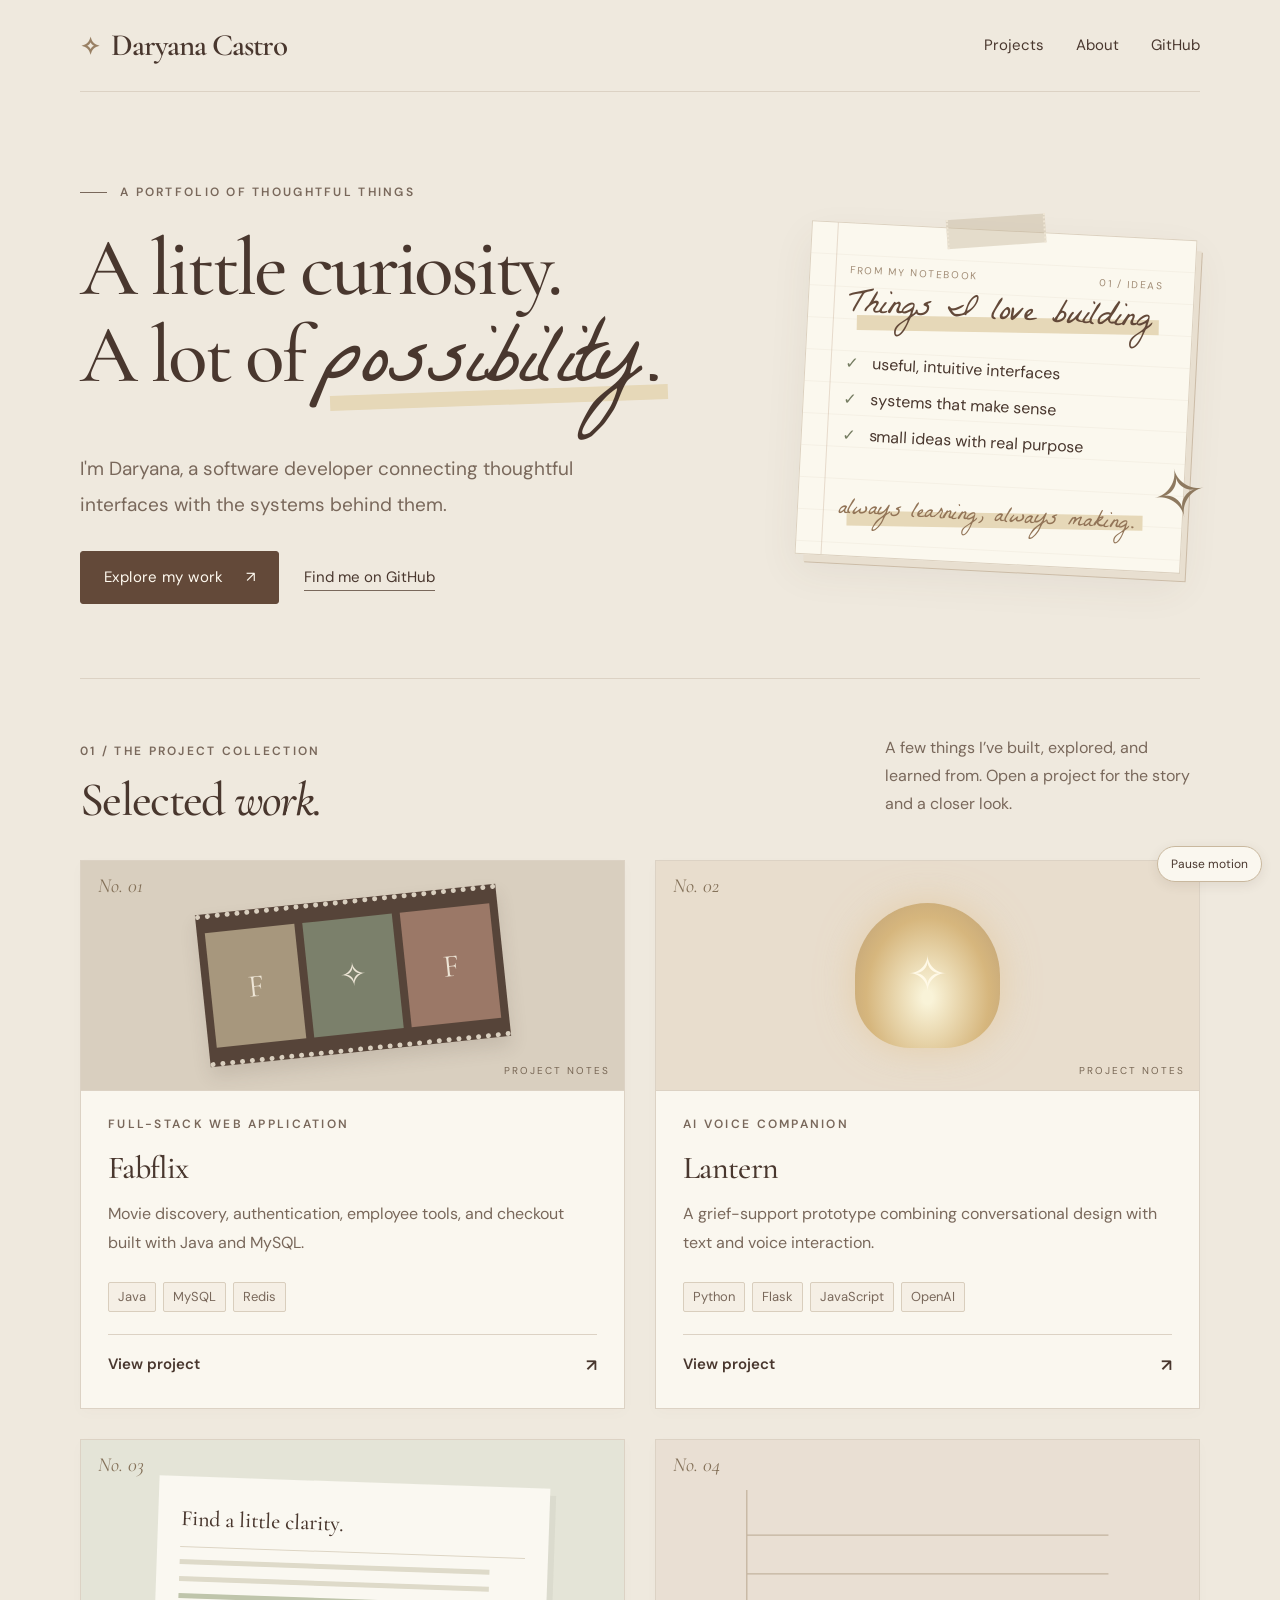
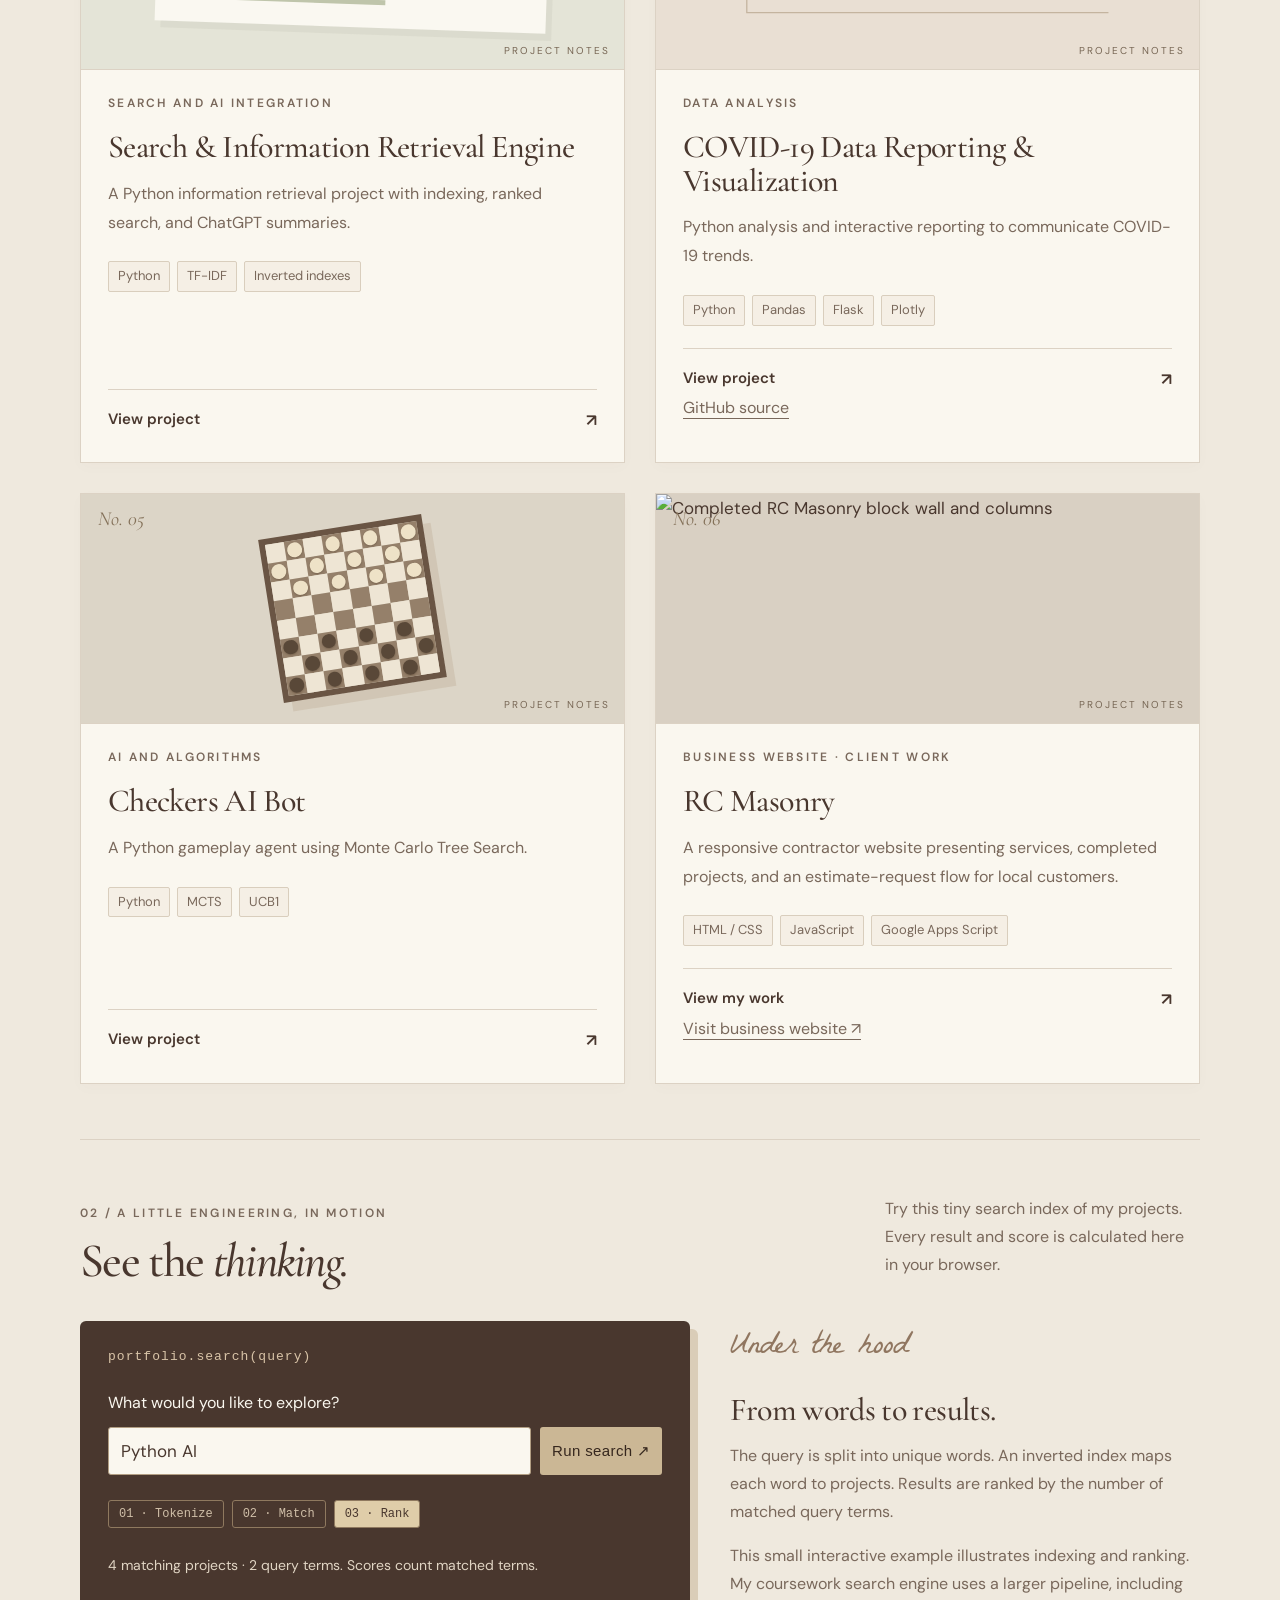
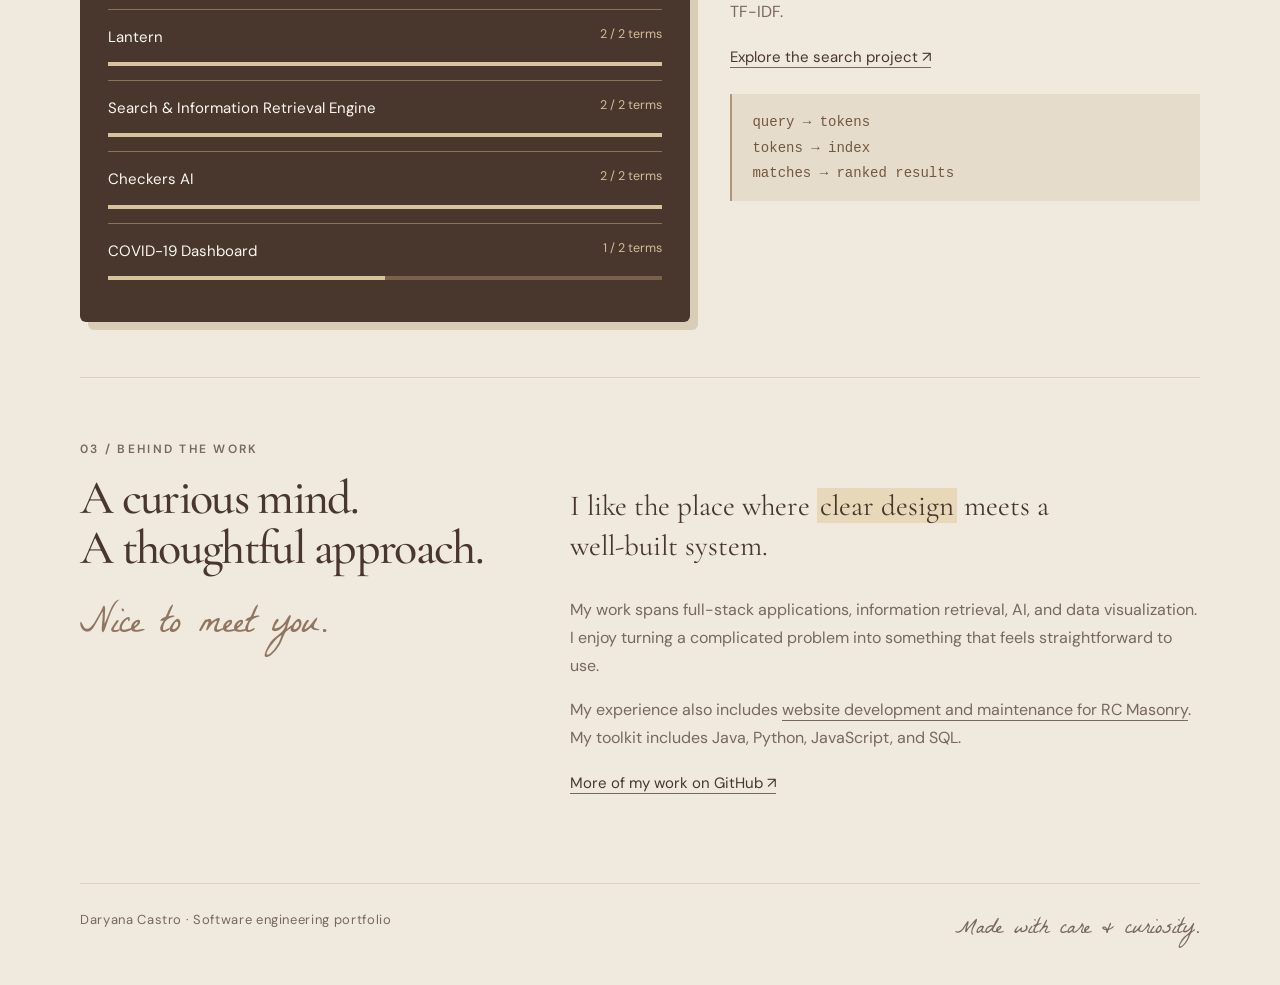
==== commit 53cd9bb9: "Feature RC Masonry business website work in portfolio" ====
--- a/index.html
+++ b/index.html
@@ -1,2 +1,2 @@
-<!doctype html><html lang="en"><head><meta charset="utf-8"><meta name="viewport" content="width=device-width,initial-scale=1"><title>Portfolio | Daryana Castro</title><meta name="description" content="Daryana Castro's software engineering portfolio: full-stack applications, AI, search, and data visualization."><link rel="stylesheet" href="styles.css?v=motion-2"><link rel="icon" href="data:image/svg+xml,%3Csvg xmlns='http://www.w3.org/2000/svg' viewBox='0 0 32 32'%3E%3Crect width='32' height='32' rx='8' fill='%23634939'/%3E%3Ctext x='6' y='24' font-size='22' fill='white' font-family='sans-serif'%3ED%3C/text%3E%3C/svg%3E"></head><body><a class="skip-link" href="#main">Skip to content</a><header><a class="brand" href="index.html">Daryana Castro</a><nav aria-label="Main navigation"><a href="index.html#projects">Projects</a><a href="index.html#about">About</a><a href="https://github.com/Daryanac">GitHub</a></nav></header><main id="main"><section class="hero hero-home"><div><p class="eyebrow">A portfolio of thoughtful things</p><h1>A little curiosity.<br>A lot of <span class="script">possibility.</span></h1><p class="lead">I'm Daryana, a software developer connecting thoughtful interfaces with the systems behind them.</p><div class="hero-actions"><a class="button" href="#projects">Explore my work <span aria-hidden="true">↗</span></a><a class="text-link" href="https://github.com/Daryanac">Find me on GitHub</a></div></div><aside class="journal" aria-label="My development interests"><div class="journal-top"><span>From my notebook</span><span>01 / ideas</span></div><p class="script">Things I love building</p><ul><li>useful, intuitive interfaces</li><li>systems that make sense</li><li>small ideas with real purpose</li></ul><p class="margin-note script">always learning, always making.</p><span class="journal-star" aria-hidden="true">✧</span></aside></section><section class="section" id="projects"><div class="section-heading"><div><span class="section-index">01 / The project collection</span><h2>Selected <em>work.</em></h2></div><p>A few things I’ve built, explored, and learned from. Open a project for the story and a closer look.</p></div><div class="grid"><article class="card"><a class="visual v-movies" href="projects/fabflix.html" aria-label="Explore Fabflix"><span class="folio">No. 01</span><div class="film"><span>F</span><span>✧</span><span>F</span></div></a><span class="label">Full-stack web application</span><h3>Fabflix</h3><p>Movie discovery, authentication, employee tools, and checkout built with Java and MySQL.</p><div class="tags"><span>Java</span><span>MySQL</span><span>Redis</span></div><a href="projects/fabflix.html">View project</a></article><article class="card"><a class="visual v-lantern" href="projects/lantern.html" aria-label="Explore Lantern"><span class="folio">No. 02</span><div class="lantern-orb">✧</div></a><span class="label">AI voice companion</span><h3>Lantern</h3><p>A grief-support prototype combining conversational design with text and voice interaction.</p><div class="tags"><span>Python</span><span>Flask</span><span>JavaScript</span><span>OpenAI</span></div><a href="projects/lantern.html">View project</a></article><article class="card"><a class="visual v-search" href="projects/search-engine.html" aria-label="Explore Search engine"><span class="folio">No. 03</span><div class="search-paper"><b>Find a little clarity.</b><i></i><i></i><i></i></div></a><span class="label">Search and AI integration</span><h3>Search &amp; Information Retrieval Engine</h3><p>A Python information retrieval project with indexing, ranked search, and ChatGPT summaries.</p><div class="tags"><span>Python</span><span>TF-IDF</span><span>Inverted indexes</span></div><a href="projects/search-engine.html">View project</a></article><article class="card"><a class="visual v-data" href="projects/covid-data.html" aria-label="Explore COVID-19 dashboard"><span class="folio">No. 04</span><svg class="mini-chart" viewBox="0 0 300 120" aria-hidden="true"><path d="M10 10V105H290M10 75H290M10 45H290" fill="none" stroke="#c4b49f"/><path d="M10 100L35 94 55 74 75 87 95 58 115 68 145 20 165 55 185 48 210 82 240 69 265 86 290 78" fill="none" stroke="#806347" stroke-width="3"/></svg></a><span class="label">Data analysis</span><h3>COVID-19 Data Reporting &amp; Visualization</h3><p>Python analysis and interactive reporting to communicate COVID-19 trends.</p><div class="tags"><span>Python</span><span>Pandas</span><span>Flask</span><span>Plotly</span></div><a href="projects/covid-data.html">View project</a><p><a href="https://github.com/Daryanac/covid-19-dashboard">GitHub source</a></p></article><article class="card"><a class="visual v-checkers" href="projects/checkers-ai.html" aria-label="Explore Checkers AI"><span class="folio">No. 05</span><div class="mini-board"><span class=""></span><span class="dark"><i class="light"></i></span><span class=""></span><span class="dark"><i class="light"></i></span><span class=""></span><span class="dark"><i class="light"></i></span><span class=""></span><span class="dark"><i class="light"></i></span><span class="dark"><i class="light"></i></span><span class=""></span><span class="dark"><i class="light"></i></span><span class=""></span><span class="dark"><i class="light"></i></span><span class=""></span><span class="dark"><i class="light"></i></span><span class=""></span><span class=""></span><span class="dark"><i class="light"></i></span><span class=""></span><span class="dark"><i class="light"></i></span><span class=""></span><span class="dark"><i class="light"></i></span><span class=""></span><span class="dark"><i class="light"></i></span><span class="dark"></span><span class=""></span><span class="dark"></span><span class=""></span><span class="dark"></span><span class=""></span><span class="dark"></span><span class=""></span><span class=""></span><span class="dark"></span><span class=""></span><span class="dark"></span><span class=""></span><span class="dark"></span><span class=""></span><span class="dark"></span><span class="dark"><i class=""></i></span><span class=""></span><span class="dark"><i class=""></i></span><span class=""></span><span class="dark"><i class=""></i></span><span class=""></span><span class="dark"><i class=""></i></span><span class=""></span><span class=""></span><span class="dark"><i class=""></i></span><span class=""></span><span class="dark"><i class=""></i></span><span class=""></span><span class="dark"><i class=""></i></span><span class=""></span><span class="dark"><i class=""></i></span><span class="dark"><i class=""></i></span><span class=""></span><span class="dark"><i class=""></i></span><span class=""></span><span class="dark"><i class=""></i></span><span class=""></span><span class="dark"><i class=""></i></span><span class=""></span></div></a><span class="label">AI and algorithms</span><h3>Checkers AI Bot</h3><p>A Python gameplay agent using Monte Carlo Tree Search.</p><div class="tags"><span>Python</span><span>MCTS</span><span>UCB1</span></div><a href="projects/checkers-ai.html">View project</a></article></div></section><section class="section lab" id="lab"><div class="section-heading"><div><span class="section-index">02 / A little engineering, in motion</span><h2>See the <em>thinking.</em></h2></div><p>Try this tiny search index of my projects. Every result and score is calculated here in your browser.</p></div><div class="lab-layout"><div class="lab-console"><span class="console-title">portfolio.search(query)</span><form id="lab-form"><label for="lab-query">What would you like to explore?</label><div class="lab-input"><input id="lab-query" value="Python AI" maxlength="80" placeholder="Try Java, voice, or data"><button class="button" type="submit">Run search ↗</button></div></form><div class="pipeline" aria-label="Search processing steps"><span data-stage="0">01 · Tokenize</span><span data-stage="1">02 · Match</span><span data-stage="2">03 · Rank</span></div><p id="lab-detail" aria-live="polite">Enter a topic to see matching projects.</p><div id="lab-results"></div></div><aside class="lab-notes"><span class="script">Under the hood</span><h3>From words to results.</h3><p>The query is split into unique words. An inverted index maps each word to projects. Results are ranked by the number of matched query terms.</p><p>This small interactive example illustrates indexing and ranking. My coursework search engine uses a larger pipeline, including TF-IDF.</p><a class="text-link" href="projects/search-engine.html">Explore the search project ↗</a><div class="code-note"><code>query → tokens<br>tokens → index<br>matches → ranked results</code></div></aside></div></section><section class="section" id="about"><div class="about-grid"><div class="about-title"><span class="section-index">03 / Behind the work</span><h2>A curious mind.<br>A thoughtful approach.</h2><span class="script">Nice to meet you.</span></div><div class="about-copy"><p class="lead">I like the place where <mark>clear design</mark> meets a well-built system.</p><p>My work spans full-stack applications, information retrieval, AI, and data visualization. I enjoy turning a complicated problem into something that feels straightforward to use.</p><p>My experience also includes business website and database maintenance at RC Masonry. My toolkit includes Java, Python, JavaScript, and SQL.</p><a class="text-link" href="https://github.com/Daryanac">More of my work on GitHub ↗</a></div></div></section></main><footer><span>Daryana Castro · Software engineering portfolio</span><span class="footer-script">Made with care &amp; curiosity.</span></footer><script src="portfolio.js?v=2" defer></script></body></html>
+<!doctype html><html lang="en"><head><meta charset="utf-8"><meta name="viewport" content="width=device-width,initial-scale=1"><title>Portfolio | Daryana Castro</title><meta name="description" content="Daryana Castro's software engineering portfolio: full-stack applications, AI, search, and data visualization."><link rel="stylesheet" href="styles.css?v=motion-2"><link rel="icon" href="data:image/svg+xml,%3Csvg xmlns='http://www.w3.org/2000/svg' viewBox='0 0 32 32'%3E%3Crect width='32' height='32' rx='8' fill='%23634939'/%3E%3Ctext x='6' y='24' font-size='22' fill='white' font-family='sans-serif'%3ED%3C/text%3E%3C/svg%3E"></head><body><a class="skip-link" href="#main">Skip to content</a><header><a class="brand" href="index.html">Daryana Castro</a><nav aria-label="Main navigation"><a href="index.html#projects">Projects</a><a href="index.html#about">About</a><a href="https://github.com/Daryanac">GitHub</a></nav></header><main id="main"><section class="hero hero-home"><div><p class="eyebrow">A portfolio of thoughtful things</p><h1>A little curiosity.<br>A lot of <span class="script">possibility.</span></h1><p class="lead">I'm Daryana, a software developer connecting thoughtful interfaces with the systems behind them.</p><div class="hero-actions"><a class="button" href="#projects">Explore my work <span aria-hidden="true">↗</span></a><a class="text-link" href="https://github.com/Daryanac">Find me on GitHub</a></div></div><aside class="journal" aria-label="My development interests"><div class="journal-top"><span>From my notebook</span><span>01 / ideas</span></div><p class="script">Things I love building</p><ul><li>useful, intuitive interfaces</li><li>systems that make sense</li><li>small ideas with real purpose</li></ul><p class="margin-note script">always learning, always making.</p><span class="journal-star" aria-hidden="true">✧</span></aside></section><section class="section" id="projects"><div class="section-heading"><div><span class="section-index">01 / The project collection</span><h2>Selected <em>work.</em></h2></div><p>A few things I’ve built, explored, and learned from. Open a project for the story and a closer look.</p></div><div class="grid"><article class="card"><a class="visual v-movies" href="projects/fabflix.html" aria-label="Explore Fabflix"><span class="folio">No. 01</span><div class="film"><span>F</span><span>✧</span><span>F</span></div></a><span class="label">Full-stack web application</span><h3>Fabflix</h3><p>Movie discovery, authentication, employee tools, and checkout built with Java and MySQL.</p><div class="tags"><span>Java</span><span>MySQL</span><span>Redis</span></div><a href="projects/fabflix.html">View project</a></article><article class="card"><a class="visual v-lantern" href="projects/lantern.html" aria-label="Explore Lantern"><span class="folio">No. 02</span><div class="lantern-orb">✧</div></a><span class="label">AI voice companion</span><h3>Lantern</h3><p>A grief-support prototype combining conversational design with text and voice interaction.</p><div class="tags"><span>Python</span><span>Flask</span><span>JavaScript</span><span>OpenAI</span></div><a href="projects/lantern.html">View project</a></article><article class="card"><a class="visual v-search" href="projects/search-engine.html" aria-label="Explore Search engine"><span class="folio">No. 03</span><div class="search-paper"><b>Find a little clarity.</b><i></i><i></i><i></i></div></a><span class="label">Search and AI integration</span><h3>Search &amp; Information Retrieval Engine</h3><p>A Python information retrieval project with indexing, ranked search, and ChatGPT summaries.</p><div class="tags"><span>Python</span><span>TF-IDF</span><span>Inverted indexes</span></div><a href="projects/search-engine.html">View project</a></article><article class="card"><a class="visual v-data" href="projects/covid-data.html" aria-label="Explore COVID-19 dashboard"><span class="folio">No. 04</span><svg class="mini-chart" viewBox="0 0 300 120" aria-hidden="true"><path d="M10 10V105H290M10 75H290M10 45H290" fill="none" stroke="#c4b49f"/><path d="M10 100L35 94 55 74 75 87 95 58 115 68 145 20 165 55 185 48 210 82 240 69 265 86 290 78" fill="none" stroke="#806347" stroke-width="3"/></svg></a><span class="label">Data analysis</span><h3>COVID-19 Data Reporting &amp; Visualization</h3><p>Python analysis and interactive reporting to communicate COVID-19 trends.</p><div class="tags"><span>Python</span><span>Pandas</span><span>Flask</span><span>Plotly</span></div><a href="projects/covid-data.html">View project</a><p><a href="https://github.com/Daryanac/covid-19-dashboard">GitHub source</a></p></article><article class="card"><a class="visual v-checkers" href="projects/checkers-ai.html" aria-label="Explore Checkers AI"><span class="folio">No. 05</span><div class="mini-board"><span class=""></span><span class="dark"><i class="light"></i></span><span class=""></span><span class="dark"><i class="light"></i></span><span class=""></span><span class="dark"><i class="light"></i></span><span class=""></span><span class="dark"><i class="light"></i></span><span class="dark"><i class="light"></i></span><span class=""></span><span class="dark"><i class="light"></i></span><span class=""></span><span class="dark"><i class="light"></i></span><span class=""></span><span class="dark"><i class="light"></i></span><span class=""></span><span class=""></span><span class="dark"><i class="light"></i></span><span class=""></span><span class="dark"><i class="light"></i></span><span class=""></span><span class="dark"><i class="light"></i></span><span class=""></span><span class="dark"><i class="light"></i></span><span class="dark"></span><span class=""></span><span class="dark"></span><span class=""></span><span class="dark"></span><span class=""></span><span class="dark"></span><span class=""></span><span class=""></span><span class="dark"></span><span class=""></span><span class="dark"></span><span class=""></span><span class="dark"></span><span class=""></span><span class="dark"></span><span class="dark"><i class=""></i></span><span class=""></span><span class="dark"><i class=""></i></span><span class=""></span><span class="dark"><i class=""></i></span><span class=""></span><span class="dark"><i class=""></i></span><span class=""></span><span class=""></span><span class="dark"><i class=""></i></span><span class=""></span><span class="dark"><i class=""></i></span><span class=""></span><span class="dark"><i class=""></i></span><span class=""></span><span class="dark"><i class=""></i></span><span class="dark"><i class=""></i></span><span class=""></span><span class="dark"><i class=""></i></span><span class=""></span><span class="dark"><i class=""></i></span><span class=""></span><span class="dark"><i class=""></i></span><span class=""></span></div></a><span class="label">AI and algorithms</span><h3>Checkers AI Bot</h3><p>A Python gameplay agent using Monte Carlo Tree Search.</p><div class="tags"><span>Python</span><span>MCTS</span><span>UCB1</span></div><a href="projects/checkers-ai.html">View project</a></article><article class="card"><a class="visual" href="projects/rc-masonry.html" aria-label="Explore RC Masonry" style="background:#d9d0c3"><span class="folio">No. 06</span><img src="https://rcmasonryoc.com/images/rc-masonry-finished-block-columns-santa-ana.jpg" alt="Completed RC Masonry block wall and columns" loading="lazy" style="width:100%;height:100%;object-fit:cover"></a><span class="label">Business website · Client work</span><h3>RC Masonry</h3><p>A responsive contractor website presenting services, completed projects, and an estimate-request flow for local customers.</p><div class="tags"><span>HTML / CSS</span><span>JavaScript</span><span>Google Apps Script</span></div><a href="projects/rc-masonry.html">View my work</a><p><a href="https://rcmasonryoc.com/" target="_blank" rel="noopener noreferrer">Visit business website ↗</a></p></article></div></section><section class="section lab" id="lab"><div class="section-heading"><div><span class="section-index">02 / A little engineering, in motion</span><h2>See the <em>thinking.</em></h2></div><p>Try this tiny search index of my projects. Every result and score is calculated here in your browser.</p></div><div class="lab-layout"><div class="lab-console"><span class="console-title">portfolio.search(query)</span><form id="lab-form"><label for="lab-query">What would you like to explore?</label><div class="lab-input"><input id="lab-query" value="Python AI" maxlength="80" placeholder="Try Java, voice, or data"><button class="button" type="submit">Run search ↗</button></div></form><div class="pipeline" aria-label="Search processing steps"><span data-stage="0">01 · Tokenize</span><span data-stage="1">02 · Match</span><span data-stage="2">03 · Rank</span></div><p id="lab-detail" aria-live="polite">Enter a topic to see matching projects.</p><div id="lab-results"></div></div><aside class="lab-notes"><span class="script">Under the hood</span><h3>From words to results.</h3><p>The query is split into unique words. An inverted index maps each word to projects. Results are ranked by the number of matched query terms.</p><p>This small interactive example illustrates indexing and ranking. My coursework search engine uses a larger pipeline, including TF-IDF.</p><a class="text-link" href="projects/search-engine.html">Explore the search project ↗</a><div class="code-note"><code>query → tokens<br>tokens → index<br>matches → ranked results</code></div></aside></div></section><section class="section" id="about"><div class="about-grid"><div class="about-title"><span class="section-index">03 / Behind the work</span><h2>A curious mind.<br>A thoughtful approach.</h2><span class="script">Nice to meet you.</span></div><div class="about-copy"><p class="lead">I like the place where <mark>clear design</mark> meets a well-built system.</p><p>My work spans full-stack applications, information retrieval, AI, and data visualization. I enjoy turning a complicated problem into something that feels straightforward to use.</p><p>My experience also includes <a href="projects/rc-masonry.html">website development and maintenance for RC Masonry</a>. My toolkit includes Java, Python, JavaScript, and SQL.</p><a class="text-link" href="https://github.com/Daryanac">More of my work on GitHub ↗</a></div></div></section></main><footer><span>Daryana Castro · Software engineering portfolio</span><span class="footer-script">Made with care &amp; curiosity.</span></footer><script src="portfolio.js?v=3" defer></script></body></html>
 
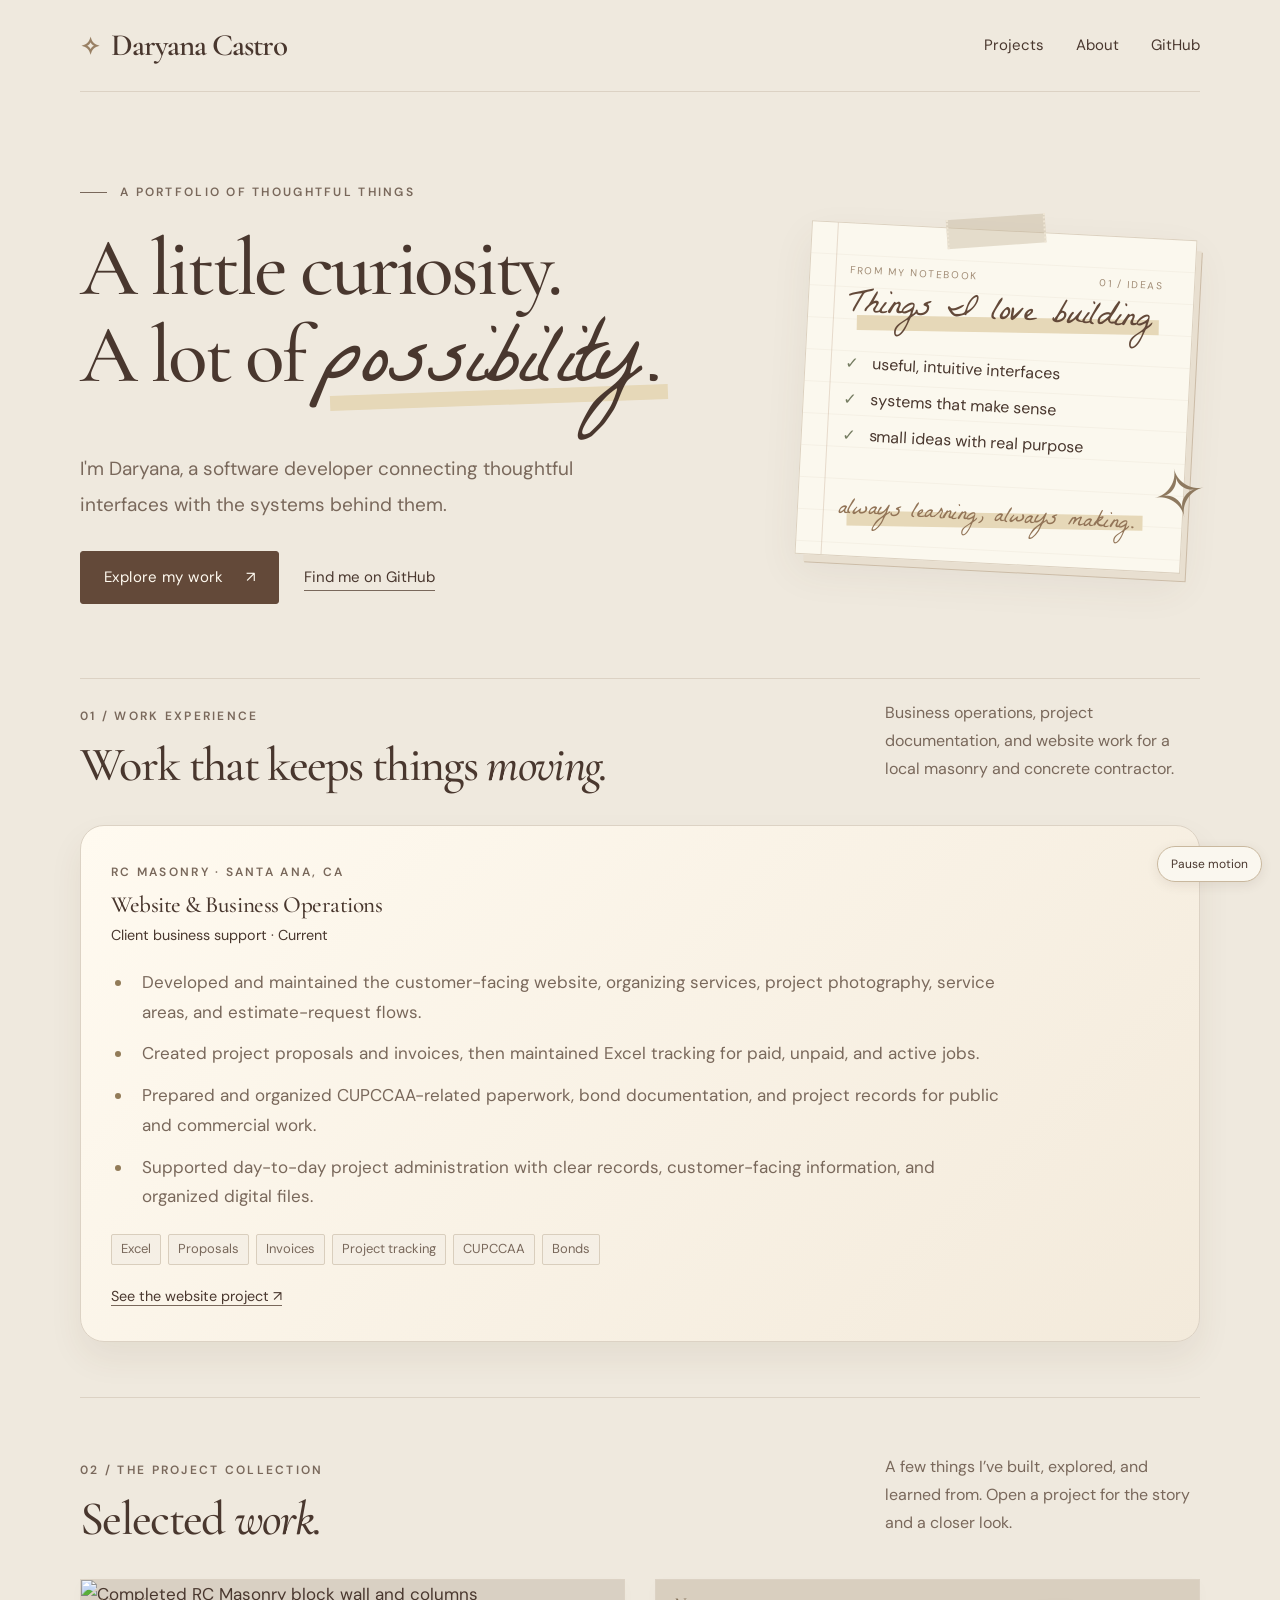
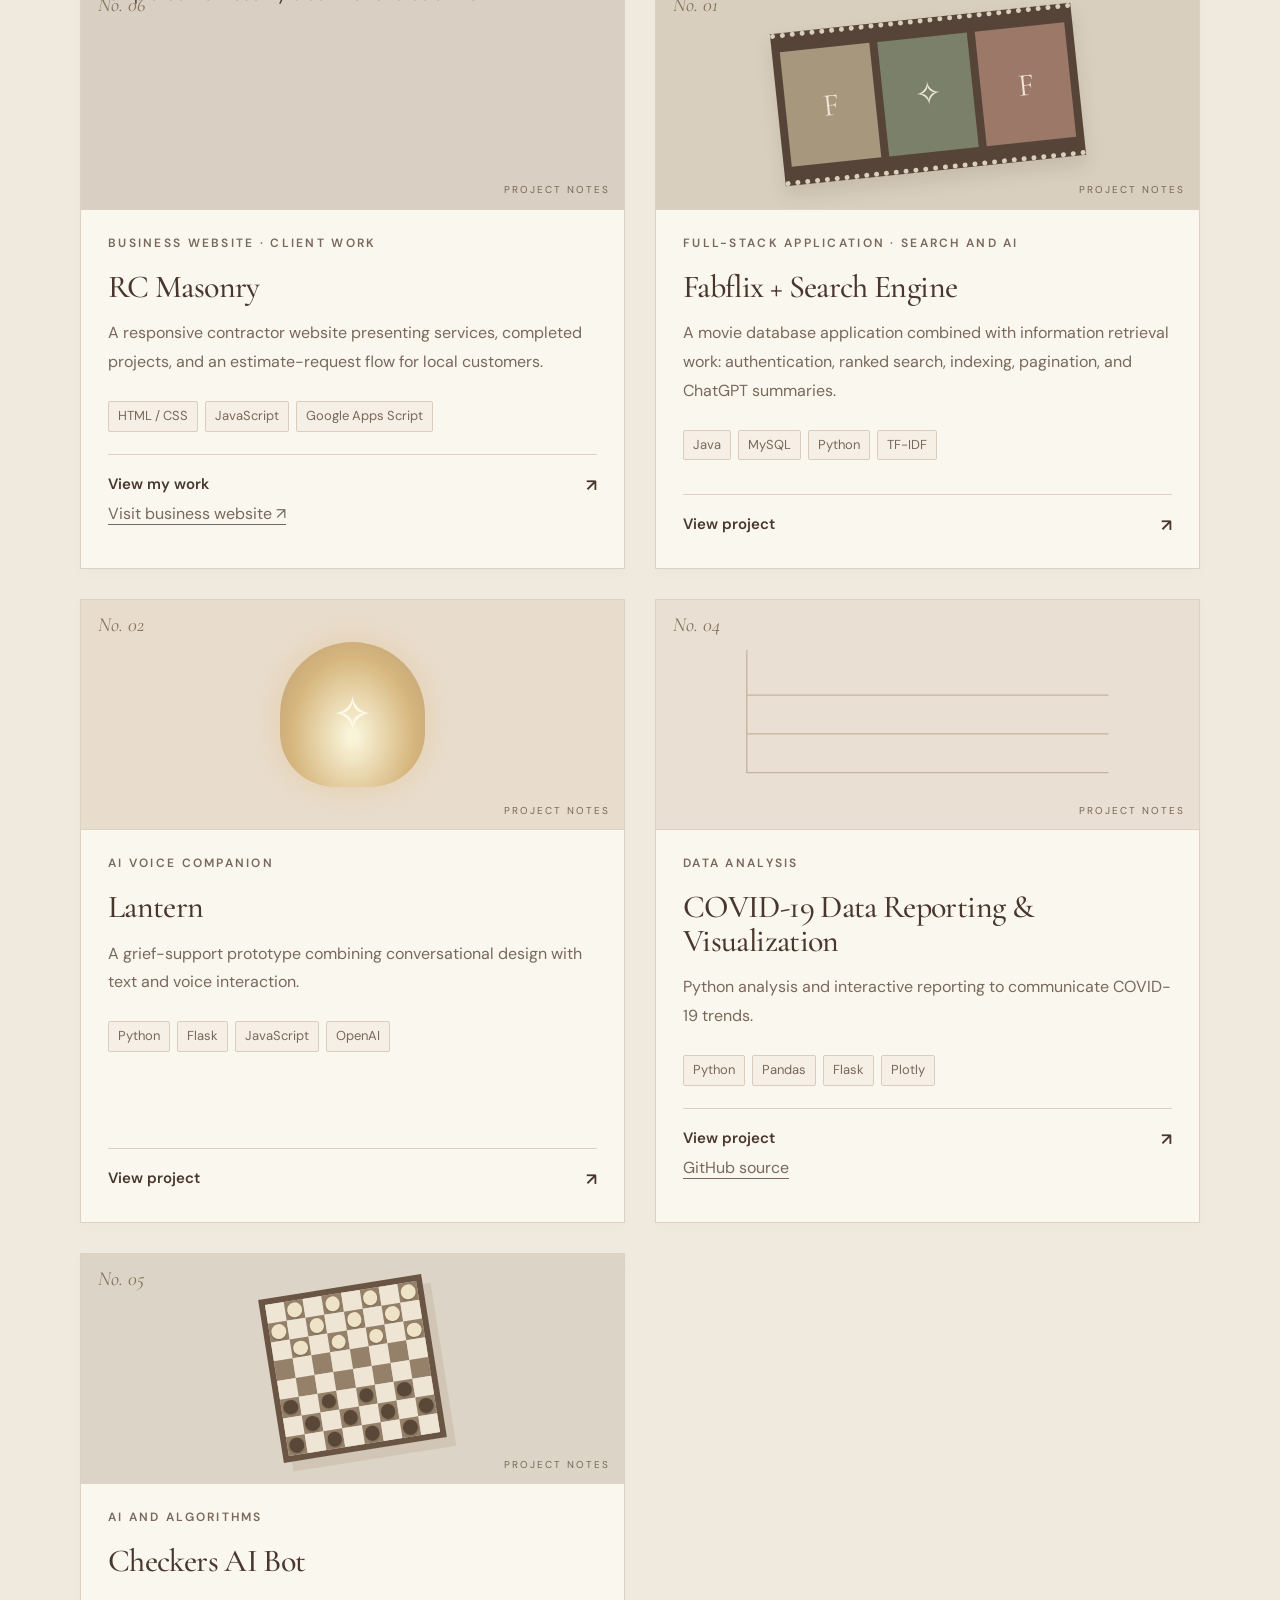
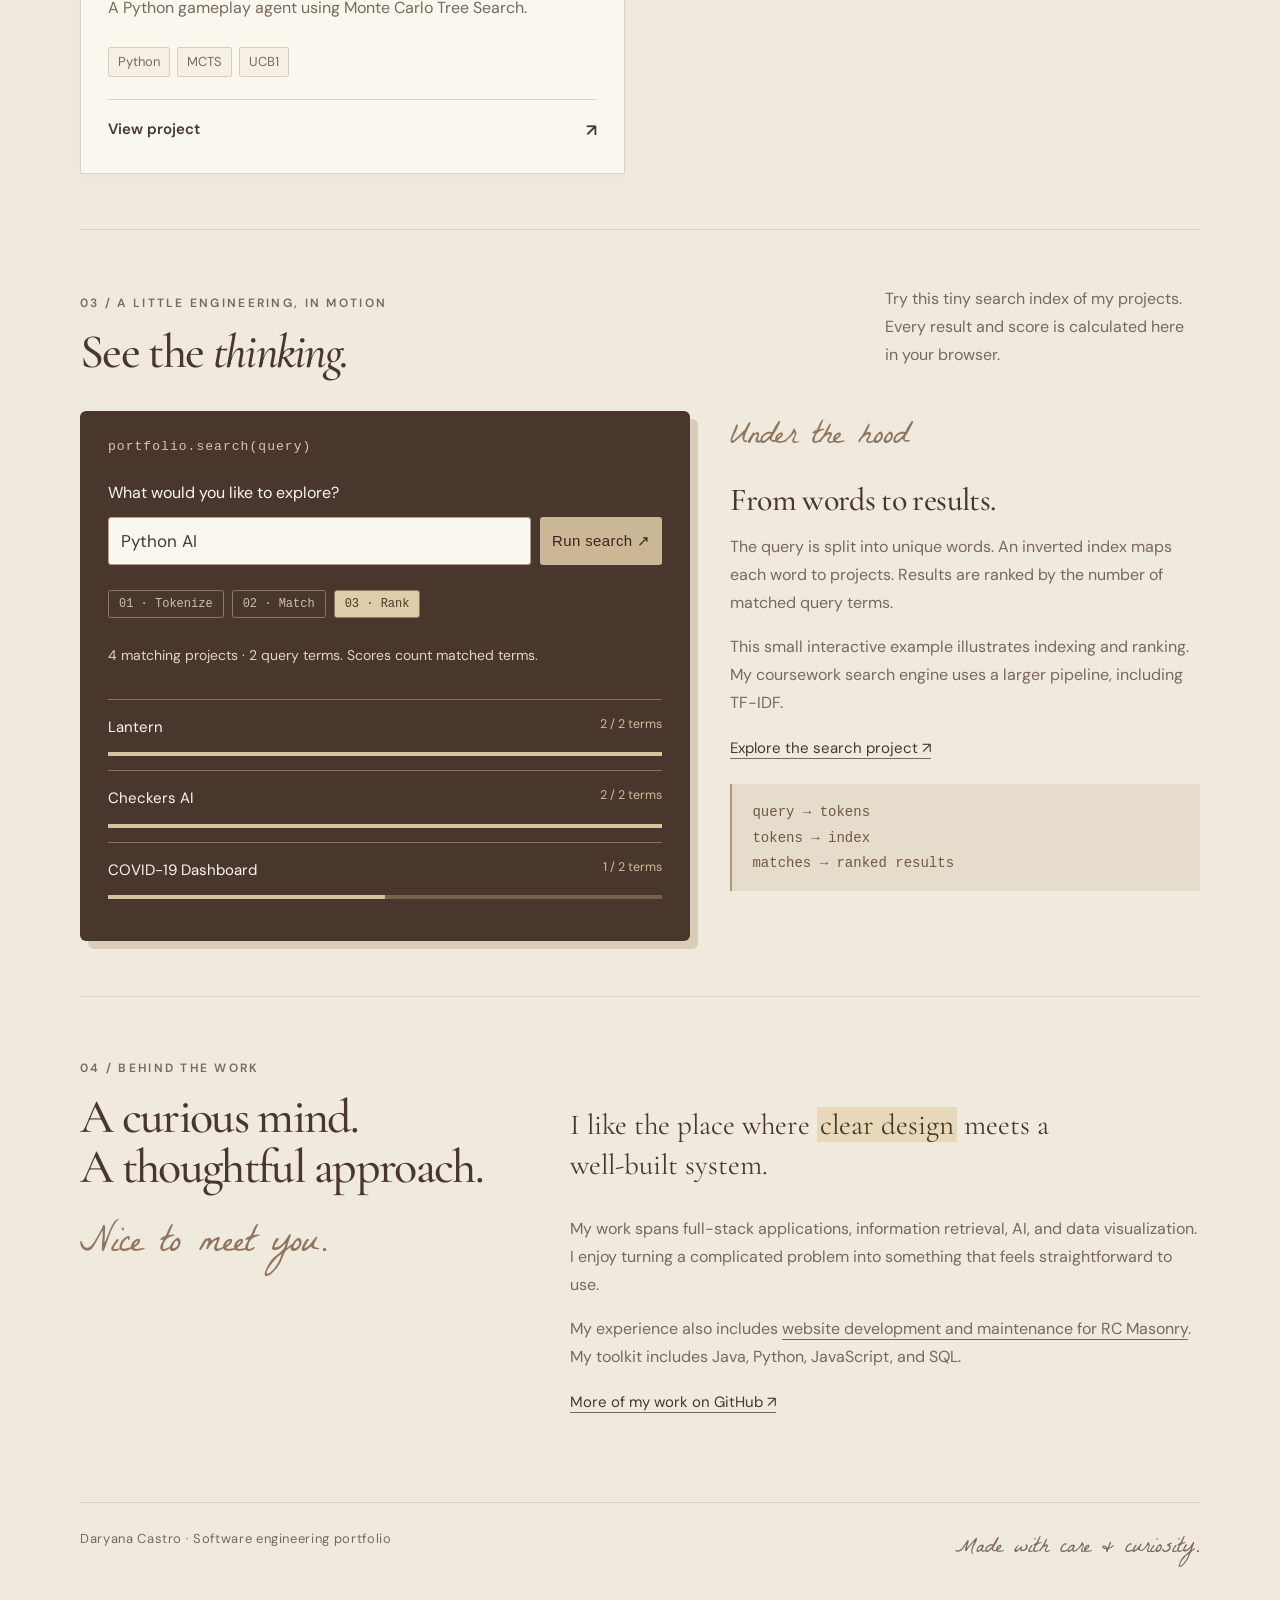
==== commit ce01466d: "Refresh portfolio experience and project layout assets" ====
--- a/index.html
+++ b/index.html
@@ -1,2 +1,2 @@
-<!doctype html><html lang="en"><head><meta charset="utf-8"><meta name="viewport" content="width=device-width,initial-scale=1"><title>Portfolio | Daryana Castro</title><meta name="description" content="Daryana Castro's software engineering portfolio: full-stack applications, AI, search, and data visualization."><link rel="stylesheet" href="styles.css?v=motion-2"><link rel="icon" href="data:image/svg+xml,%3Csvg xmlns='http://www.w3.org/2000/svg' viewBox='0 0 32 32'%3E%3Crect width='32' height='32' rx='8' fill='%23634939'/%3E%3Ctext x='6' y='24' font-size='22' fill='white' font-family='sans-serif'%3ED%3C/text%3E%3C/svg%3E"></head><body><a class="skip-link" href="#main">Skip to content</a><header><a class="brand" href="index.html">Daryana Castro</a><nav aria-label="Main navigation"><a href="index.html#projects">Projects</a><a href="index.html#about">About</a><a href="https://github.com/Daryanac">GitHub</a></nav></header><main id="main"><section class="hero hero-home"><div><p class="eyebrow">A portfolio of thoughtful things</p><h1>A little curiosity.<br>A lot of <span class="script">possibility.</span></h1><p class="lead">I'm Daryana, a software developer connecting thoughtful interfaces with the systems behind them.</p><div class="hero-actions"><a class="button" href="#projects">Explore my work <span aria-hidden="true">↗</span></a><a class="text-link" href="https://github.com/Daryanac">Find me on GitHub</a></div></div><aside class="journal" aria-label="My development interests"><div class="journal-top"><span>From my notebook</span><span>01 / ideas</span></div><p class="script">Things I love building</p><ul><li>useful, intuitive interfaces</li><li>systems that make sense</li><li>small ideas with real purpose</li></ul><p class="margin-note script">always learning, always making.</p><span class="journal-star" aria-hidden="true">✧</span></aside></section><section class="section" id="projects"><div class="section-heading"><div><span class="section-index">01 / The project collection</span><h2>Selected <em>work.</em></h2></div><p>A few things I’ve built, explored, and learned from. Open a project for the story and a closer look.</p></div><div class="grid"><article class="card"><a class="visual v-movies" href="projects/fabflix.html" aria-label="Explore Fabflix"><span class="folio">No. 01</span><div class="film"><span>F</span><span>✧</span><span>F</span></div></a><span class="label">Full-stack web application</span><h3>Fabflix</h3><p>Movie discovery, authentication, employee tools, and checkout built with Java and MySQL.</p><div class="tags"><span>Java</span><span>MySQL</span><span>Redis</span></div><a href="projects/fabflix.html">View project</a></article><article class="card"><a class="visual v-lantern" href="projects/lantern.html" aria-label="Explore Lantern"><span class="folio">No. 02</span><div class="lantern-orb">✧</div></a><span class="label">AI voice companion</span><h3>Lantern</h3><p>A grief-support prototype combining conversational design with text and voice interaction.</p><div class="tags"><span>Python</span><span>Flask</span><span>JavaScript</span><span>OpenAI</span></div><a href="projects/lantern.html">View project</a></article><article class="card"><a class="visual v-search" href="projects/search-engine.html" aria-label="Explore Search engine"><span class="folio">No. 03</span><div class="search-paper"><b>Find a little clarity.</b><i></i><i></i><i></i></div></a><span class="label">Search and AI integration</span><h3>Search &amp; Information Retrieval Engine</h3><p>A Python information retrieval project with indexing, ranked search, and ChatGPT summaries.</p><div class="tags"><span>Python</span><span>TF-IDF</span><span>Inverted indexes</span></div><a href="projects/search-engine.html">View project</a></article><article class="card"><a class="visual v-data" href="projects/covid-data.html" aria-label="Explore COVID-19 dashboard"><span class="folio">No. 04</span><svg class="mini-chart" viewBox="0 0 300 120" aria-hidden="true"><path d="M10 10V105H290M10 75H290M10 45H290" fill="none" stroke="#c4b49f"/><path d="M10 100L35 94 55 74 75 87 95 58 115 68 145 20 165 55 185 48 210 82 240 69 265 86 290 78" fill="none" stroke="#806347" stroke-width="3"/></svg></a><span class="label">Data analysis</span><h3>COVID-19 Data Reporting &amp; Visualization</h3><p>Python analysis and interactive reporting to communicate COVID-19 trends.</p><div class="tags"><span>Python</span><span>Pandas</span><span>Flask</span><span>Plotly</span></div><a href="projects/covid-data.html">View project</a><p><a href="https://github.com/Daryanac/covid-19-dashboard">GitHub source</a></p></article><article class="card"><a class="visual v-checkers" href="projects/checkers-ai.html" aria-label="Explore Checkers AI"><span class="folio">No. 05</span><div class="mini-board"><span class=""></span><span class="dark"><i class="light"></i></span><span class=""></span><span class="dark"><i class="light"></i></span><span class=""></span><span class="dark"><i class="light"></i></span><span class=""></span><span class="dark"><i class="light"></i></span><span class="dark"><i class="light"></i></span><span class=""></span><span class="dark"><i class="light"></i></span><span class=""></span><span class="dark"><i class="light"></i></span><span class=""></span><span class="dark"><i class="light"></i></span><span class=""></span><span class=""></span><span class="dark"><i class="light"></i></span><span class=""></span><span class="dark"><i class="light"></i></span><span class=""></span><span class="dark"><i class="light"></i></span><span class=""></span><span class="dark"><i class="light"></i></span><span class="dark"></span><span class=""></span><span class="dark"></span><span class=""></span><span class="dark"></span><span class=""></span><span class="dark"></span><span class=""></span><span class=""></span><span class="dark"></span><span class=""></span><span class="dark"></span><span class=""></span><span class="dark"></span><span class=""></span><span class="dark"></span><span class="dark"><i class=""></i></span><span class=""></span><span class="dark"><i class=""></i></span><span class=""></span><span class="dark"><i class=""></i></span><span class=""></span><span class="dark"><i class=""></i></span><span class=""></span><span class=""></span><span class="dark"><i class=""></i></span><span class=""></span><span class="dark"><i class=""></i></span><span class=""></span><span class="dark"><i class=""></i></span><span class=""></span><span class="dark"><i class=""></i></span><span class="dark"><i class=""></i></span><span class=""></span><span class="dark"><i class=""></i></span><span class=""></span><span class="dark"><i class=""></i></span><span class=""></span><span class="dark"><i class=""></i></span><span class=""></span></div></a><span class="label">AI and algorithms</span><h3>Checkers AI Bot</h3><p>A Python gameplay agent using Monte Carlo Tree Search.</p><div class="tags"><span>Python</span><span>MCTS</span><span>UCB1</span></div><a href="projects/checkers-ai.html">View project</a></article><article class="card"><a class="visual" href="projects/rc-masonry.html" aria-label="Explore RC Masonry" style="background:#d9d0c3"><span class="folio">No. 06</span><img src="https://rcmasonryoc.com/images/rc-masonry-finished-block-columns-santa-ana.jpg" alt="Completed RC Masonry block wall and columns" loading="lazy" style="width:100%;height:100%;object-fit:cover"></a><span class="label">Business website · Client work</span><h3>RC Masonry</h3><p>A responsive contractor website presenting services, completed projects, and an estimate-request flow for local customers.</p><div class="tags"><span>HTML / CSS</span><span>JavaScript</span><span>Google Apps Script</span></div><a href="projects/rc-masonry.html">View my work</a><p><a href="https://rcmasonryoc.com/" target="_blank" rel="noopener noreferrer">Visit business website ↗</a></p></article></div></section><section class="section lab" id="lab"><div class="section-heading"><div><span class="section-index">02 / A little engineering, in motion</span><h2>See the <em>thinking.</em></h2></div><p>Try this tiny search index of my projects. Every result and score is calculated here in your browser.</p></div><div class="lab-layout"><div class="lab-console"><span class="console-title">portfolio.search(query)</span><form id="lab-form"><label for="lab-query">What would you like to explore?</label><div class="lab-input"><input id="lab-query" value="Python AI" maxlength="80" placeholder="Try Java, voice, or data"><button class="button" type="submit">Run search ↗</button></div></form><div class="pipeline" aria-label="Search processing steps"><span data-stage="0">01 · Tokenize</span><span data-stage="1">02 · Match</span><span data-stage="2">03 · Rank</span></div><p id="lab-detail" aria-live="polite">Enter a topic to see matching projects.</p><div id="lab-results"></div></div><aside class="lab-notes"><span class="script">Under the hood</span><h3>From words to results.</h3><p>The query is split into unique words. An inverted index maps each word to projects. Results are ranked by the number of matched query terms.</p><p>This small interactive example illustrates indexing and ranking. My coursework search engine uses a larger pipeline, including TF-IDF.</p><a class="text-link" href="projects/search-engine.html">Explore the search project ↗</a><div class="code-note"><code>query → tokens<br>tokens → index<br>matches → ranked results</code></div></aside></div></section><section class="section" id="about"><div class="about-grid"><div class="about-title"><span class="section-index">03 / Behind the work</span><h2>A curious mind.<br>A thoughtful approach.</h2><span class="script">Nice to meet you.</span></div><div class="about-copy"><p class="lead">I like the place where <mark>clear design</mark> meets a well-built system.</p><p>My work spans full-stack applications, information retrieval, AI, and data visualization. I enjoy turning a complicated problem into something that feels straightforward to use.</p><p>My experience also includes <a href="projects/rc-masonry.html">website development and maintenance for RC Masonry</a>. My toolkit includes Java, Python, JavaScript, and SQL.</p><a class="text-link" href="https://github.com/Daryanac">More of my work on GitHub ↗</a></div></div></section></main><footer><span>Daryana Castro · Software engineering portfolio</span><span class="footer-script">Made with care &amp; curiosity.</span></footer><script src="portfolio.js?v=3" defer></script></body></html>
+<!doctype html><html lang="en"><head><meta charset="utf-8"><meta name="viewport" content="width=device-width,initial-scale=1"><title>Portfolio | Daryana Castro</title><meta name="description" content="Daryana Castro's software engineering portfolio: full-stack applications, AI, search, and data visualization."><link rel="stylesheet" href="styles.css?v=motion-2"><link rel="icon" href="data:image/svg+xml,%3Csvg xmlns='http://www.w3.org/2000/svg' viewBox='0 0 32 32'%3E%3Crect width='32' height='32' rx='8' fill='%23634939'/%3E%3Ctext x='6' y='24' font-size='22' fill='white' font-family='sans-serif'%3ED%3C/text%3E%3C/svg%3E"></head><body><a class="skip-link" href="#main">Skip to content</a><header><a class="brand" href="index.html">Daryana Castro</a><nav aria-label="Main navigation"><a href="index.html#projects">Projects</a><a href="index.html#about">About</a><a href="https://github.com/Daryanac">GitHub</a></nav></header><main id="main"><section class="hero hero-home"><div><p class="eyebrow">A portfolio of thoughtful things</p><h1>A little curiosity.<br>A lot of <span class="script">possibility.</span></h1><p class="lead">I'm Daryana, a software developer connecting thoughtful interfaces with the systems behind them.</p><div class="hero-actions"><a class="button" href="#projects">Explore my work <span aria-hidden="true">↗</span></a><a class="text-link" href="https://github.com/Daryanac">Find me on GitHub</a></div></div><aside class="journal" aria-label="My development interests"><div class="journal-top"><span>From my notebook</span><span>01 / ideas</span></div><p class="script">Things I love building</p><ul><li>useful, intuitive interfaces</li><li>systems that make sense</li><li>small ideas with real purpose</li></ul><p class="margin-note script">always learning, always making.</p><span class="journal-star" aria-hidden="true">✧</span></aside></section><section class="section" id="projects"><div class="section-heading"><div><span class="section-index">01 / The project collection</span><h2>Selected <em>work.</em></h2></div><p>A few things I’ve built, explored, and learned from. Open a project for the story and a closer look.</p></div><div class="grid"><article class="card"><a class="visual v-movies" href="projects/fabflix.html" aria-label="Explore Fabflix"><span class="folio">No. 01</span><div class="film"><span>F</span><span>✧</span><span>F</span></div></a><span class="label">Full-stack web application</span><h3>Fabflix</h3><p>Movie discovery, authentication, employee tools, and checkout built with Java and MySQL.</p><div class="tags"><span>Java</span><span>MySQL</span><span>Redis</span></div><a href="projects/fabflix.html">View project</a></article><article class="card"><a class="visual v-lantern" href="projects/lantern.html" aria-label="Explore Lantern"><span class="folio">No. 02</span><div class="lantern-orb">✧</div></a><span class="label">AI voice companion</span><h3>Lantern</h3><p>A grief-support prototype combining conversational design with text and voice interaction.</p><div class="tags"><span>Python</span><span>Flask</span><span>JavaScript</span><span>OpenAI</span></div><a href="projects/lantern.html">View project</a></article><article class="card"><a class="visual v-search" href="projects/search-engine.html" aria-label="Explore Search engine"><span class="folio">No. 03</span><div class="search-paper"><b>Find a little clarity.</b><i></i><i></i><i></i></div></a><span class="label">Search and AI integration</span><h3>Search &amp; Information Retrieval Engine</h3><p>A Python information retrieval project with indexing, ranked search, and ChatGPT summaries.</p><div class="tags"><span>Python</span><span>TF-IDF</span><span>Inverted indexes</span></div><a href="projects/search-engine.html">View project</a></article><article class="card"><a class="visual v-data" href="projects/covid-data.html" aria-label="Explore COVID-19 dashboard"><span class="folio">No. 04</span><svg class="mini-chart" viewBox="0 0 300 120" aria-hidden="true"><path d="M10 10V105H290M10 75H290M10 45H290" fill="none" stroke="#c4b49f"/><path d="M10 100L35 94 55 74 75 87 95 58 115 68 145 20 165 55 185 48 210 82 240 69 265 86 290 78" fill="none" stroke="#806347" stroke-width="3"/></svg></a><span class="label">Data analysis</span><h3>COVID-19 Data Reporting &amp; Visualization</h3><p>Python analysis and interactive reporting to communicate COVID-19 trends.</p><div class="tags"><span>Python</span><span>Pandas</span><span>Flask</span><span>Plotly</span></div><a href="projects/covid-data.html">View project</a><p><a href="https://github.com/Daryanac/covid-19-dashboard">GitHub source</a></p></article><article class="card"><a class="visual v-checkers" href="projects/checkers-ai.html" aria-label="Explore Checkers AI"><span class="folio">No. 05</span><div class="mini-board"><span class=""></span><span class="dark"><i class="light"></i></span><span class=""></span><span class="dark"><i class="light"></i></span><span class=""></span><span class="dark"><i class="light"></i></span><span class=""></span><span class="dark"><i class="light"></i></span><span class="dark"><i class="light"></i></span><span class=""></span><span class="dark"><i class="light"></i></span><span class=""></span><span class="dark"><i class="light"></i></span><span class=""></span><span class="dark"><i class="light"></i></span><span class=""></span><span class=""></span><span class="dark"><i class="light"></i></span><span class=""></span><span class="dark"><i class="light"></i></span><span class=""></span><span class="dark"><i class="light"></i></span><span class=""></span><span class="dark"><i class="light"></i></span><span class="dark"></span><span class=""></span><span class="dark"></span><span class=""></span><span class="dark"></span><span class=""></span><span class="dark"></span><span class=""></span><span class=""></span><span class="dark"></span><span class=""></span><span class="dark"></span><span class=""></span><span class="dark"></span><span class=""></span><span class="dark"></span><span class="dark"><i class=""></i></span><span class=""></span><span class="dark"><i class=""></i></span><span class=""></span><span class="dark"><i class=""></i></span><span class=""></span><span class="dark"><i class=""></i></span><span class=""></span><span class=""></span><span class="dark"><i class=""></i></span><span class=""></span><span class="dark"><i class=""></i></span><span class=""></span><span class="dark"><i class=""></i></span><span class=""></span><span class="dark"><i class=""></i></span><span class="dark"><i class=""></i></span><span class=""></span><span class="dark"><i class=""></i></span><span class=""></span><span class="dark"><i class=""></i></span><span class=""></span><span class="dark"><i class=""></i></span><span class=""></span></div></a><span class="label">AI and algorithms</span><h3>Checkers AI Bot</h3><p>A Python gameplay agent using Monte Carlo Tree Search.</p><div class="tags"><span>Python</span><span>MCTS</span><span>UCB1</span></div><a href="projects/checkers-ai.html">View project</a></article><article class="card"><a class="visual" href="projects/rc-masonry.html" aria-label="Explore RC Masonry" style="background:#d9d0c3"><span class="folio">No. 06</span><img src="https://rcmasonryoc.com/images/rc-masonry-finished-block-columns-santa-ana.jpg" alt="Completed RC Masonry block wall and columns" loading="lazy" style="width:100%;height:100%;object-fit:cover"></a><span class="label">Business website · Client work</span><h3>RC Masonry</h3><p>A responsive contractor website presenting services, completed projects, and an estimate-request flow for local customers.</p><div class="tags"><span>HTML / CSS</span><span>JavaScript</span><span>Google Apps Script</span></div><a href="projects/rc-masonry.html">View my work</a><p><a href="https://rcmasonryoc.com/" target="_blank" rel="noopener noreferrer">Visit business website ↗</a></p></article></div></section><section class="section lab" id="lab"><div class="section-heading"><div><span class="section-index">02 / A little engineering, in motion</span><h2>See the <em>thinking.</em></h2></div><p>Try this tiny search index of my projects. Every result and score is calculated here in your browser.</p></div><div class="lab-layout"><div class="lab-console"><span class="console-title">portfolio.search(query)</span><form id="lab-form"><label for="lab-query">What would you like to explore?</label><div class="lab-input"><input id="lab-query" value="Python AI" maxlength="80" placeholder="Try Java, voice, or data"><button class="button" type="submit">Run search ↗</button></div></form><div class="pipeline" aria-label="Search processing steps"><span data-stage="0">01 · Tokenize</span><span data-stage="1">02 · Match</span><span data-stage="2">03 · Rank</span></div><p id="lab-detail" aria-live="polite">Enter a topic to see matching projects.</p><div id="lab-results"></div></div><aside class="lab-notes"><span class="script">Under the hood</span><h3>From words to results.</h3><p>The query is split into unique words. An inverted index maps each word to projects. Results are ranked by the number of matched query terms.</p><p>This small interactive example illustrates indexing and ranking. My coursework search engine uses a larger pipeline, including TF-IDF.</p><a class="text-link" href="projects/search-engine.html">Explore the search project ↗</a><div class="code-note"><code>query → tokens<br>tokens → index<br>matches → ranked results</code></div></aside></div></section><section class="section" id="about"><div class="about-grid"><div class="about-title"><span class="section-index">03 / Behind the work</span><h2>A curious mind.<br>A thoughtful approach.</h2><span class="script">Nice to meet you.</span></div><div class="about-copy"><p class="lead">I like the place where <mark>clear design</mark> meets a well-built system.</p><p>My work spans full-stack applications, information retrieval, AI, and data visualization. I enjoy turning a complicated problem into something that feels straightforward to use.</p><p>My experience also includes <a href="projects/rc-masonry.html">website development and maintenance for RC Masonry</a>. My toolkit includes Java, Python, JavaScript, and SQL.</p><a class="text-link" href="https://github.com/Daryanac">More of my work on GitHub ↗</a></div></div></section></main><footer><span>Daryana Castro · Software engineering portfolio</span><span class="footer-script">Made with care &amp; curiosity.</span></footer><script src="portfolio.js?v=4" defer></script></body></html>
 
--- a/styles.css
+++ b/styles.css
@@ -4,3 +4,6 @@
 
 /* Readable type and purposeful motion */
 body{font-size:17px}nav{font-size:15px}.lead{font-size:19px}.card p,.section-heading p,.about-copy p{font-size:16px}.card>a:not(.visual),.text-link,.button,.hero-actions{font-size:15px}.eyebrow,.section-index,.label{font-size:12px}.tags span{font-size:13px}.journal ul{font-size:16px;line-height:36px}.journal{min-height:330px}.journal-top{font-size:10px}.visual{height:230px}.visual:after{font-size:10px}.visual .folio{font-size:20px}.film span{width:90px;height:115px}.lantern-orb{width:145px;height:145px;animation:glow 5s ease-in-out infinite}.mini-chart{height:155px}.mini-chart path:last-child{stroke-dasharray:650;stroke-dashoffset:650;animation:draw 4s ease-in-out infinite alternate}.mini-board{width:165px;height:165px}.search-paper{padding:23px}.search-paper i{animation:scan 3s ease-in-out infinite}.search-paper i:nth-child(3){animation-delay:.3s}.search-paper i:nth-child(4){animation-delay:.6s}.journal{animation:floatnote 7s ease-in-out infinite}.film{transition:transform .6s}.visual:hover .film{transform:rotate(0) scale(1.08)}.visual:hover .mini-board{transform:rotate(0) scale(1.06)}.mini-board{transition:transform .5s}footer{font-size:13px}.lab-layout{display:grid;grid-template-columns:1.3fr 1fr;gap:40px}.lab-console{background:#49372e;color:#faf7ef;padding:28px;border-radius:6px;box-shadow:8px 8px 0 #dacdb8}.console-title{display:block;font:13px monospace;color:#d9c4a8;letter-spacing:.08em;margin-bottom:25px}.lab-console label{display:block;font-size:16px;margin-bottom:10px}.lab-input{display:flex;gap:9px}.lab-input input{min-width:0;width:100%;font:17px 'DM Sans',sans-serif;border:1px solid #b29e83;border-radius:3px;padding:12px;background:#faf7ef;color:#49372e}.lab-input button{white-space:nowrap;background:#cbb795;color:#36271e;border:0;padding:12px}.pipeline{display:flex;gap:8px;margin:25px 0;flex-wrap:wrap}.pipeline span{padding:6px 10px;border:1px solid #8f795f;color:#d0bfa8;font:12px monospace;border-radius:3px;transition:background .3s}.pipeline .active{background:#dfcda9;color:#49372e}.lab-console p{color:#e1d5c4;font-size:14px;min-height:42px}.result-row{display:grid;grid-template-columns:1fr auto;gap:12px;border-top:1px solid #89735c;padding:14px 0;color:#faf7ef;text-decoration:none;font-size:15px;animation:resultIn .4s ease}.result-row small{color:#d3bc98}.scorebar{grid-column:1/-1;height:4px;background:#79614c}.scorebar i{display:block;height:100%;background:#d8c49c;transition:width .5s}.lab-notes .script{font-size:32px;color:#907660}.lab-notes p{font-size:16px}.code-note{border-left:2px solid #af9777;padding:15px 20px;margin-top:22px;background:#e5dccb;color:#73573e;font-size:14px}.card.revealed{animation:resultIn .6s ease both}.motion-toggle{position:fixed;right:18px;bottom:18px;border:1px solid #c9b89e;background:#faf7ef;color:#49372e;padding:9px 13px;border-radius:30px;font:12px 'DM Sans',sans-serif;z-index:10;box-shadow:0 3px 12px #49372e18;cursor:pointer}html[data-motion=off] *{animation:none!important;scroll-behavior:auto!important;transition:none!important}@keyframes floatnote{0%,100%{transform:rotate(3deg) translateY(0)}50%{transform:rotate(1deg) translateY(-8px)}}@keyframes glow{0%,100%{transform:scale(.95);box-shadow:0 0 20px #d9b98250}50%{transform:scale(1.04);box-shadow:0 0 60px #d9b982a0}}@keyframes draw{to{stroke-dashoffset:0}}@keyframes scan{0%,100%{opacity:.5;transform:scaleX(.85);transform-origin:left}50%{opacity:1;transform:scaleX(1)}}@keyframes resultIn{from{opacity:0;transform:translateY(16px)}to{opacity:1;transform:translateY(0)}}@media(max-width:760px){nav{font-size:14px}.lab-layout{grid-template-columns:1fr}.hero-actions{flex-wrap:wrap}.journal{width:95%}.visual{height:210px}.section-heading p{max-width:none}.lab-console{padding:20px}.lab-input{flex-wrap:wrap}.lab-input button{width:100%}.journal ul{font-size:15px}.hero-home{overflow:hidden;padding-left:3px;padding-right:3px}}@media(prefers-reduced-motion:reduce){*{animation:none!important;transition:none!important}html{scroll-behavior:auto}}
+.work-experience{padding-top:20px}.experience-card{padding:30px;border:1px solid var(--line);border-radius:24px;background:linear-gradient(135deg,#fffaf0,#f3eadb);box-shadow:0 16px 34px rgba(78,53,35,.07)}.experience-card h3{margin:8px 0 0;font-size:1.45rem}.experience-meta{margin:5px 0 20px;color:var(--ink-soft);font-size:.9rem}.experience-card .list{max-width:900px}.experience-card .tags{margin:22px 0 16px}.experience-card .text-link{font-size:.9rem}
+.screen-gallery{display:grid;grid-template-columns:repeat(3,minmax(0,1fr));gap:18px;margin-top:22px}.screen-shot{min-height:255px;position:relative;overflow:hidden;padding:16px;border:1px solid #d8cbb9;border-radius:16px;background:linear-gradient(145deg,#fffdf8,#efe5d5);box-shadow:0 10px 22px rgba(77,55,37,.08)}.screen-top{display:flex;justify-content:space-between;align-items:center;color:#746555;font-size:.65rem;letter-spacing:.04em}.screen-logo{color:#6d4b32;font-weight:800;letter-spacing:.11em}.screen-search{margin:20px 0 15px;padding:10px 12px;border:1px solid #d8cbb9;border-radius:8px;color:#9b8c7c;background:#fffaf1;font-size:.68rem}.screen-search b{float:right;color:#a16c3c}.screen-row{display:flex;gap:9px;align-items:center;padding:10px 0;border-top:1px solid #e5d9c9}.screen-row i{width:28px;height:34px;border-radius:4px;background:#c9ae88}.screen-row b,.screen-copy b{display:block;color:#4f3d2e;font-size:.72rem}.screen-row small,.screen-copy small{display:block;margin-top:3px;color:#968575;font-size:.6rem}.screen-poster{height:118px;margin:19px 0 12px;border-radius:8px;background:linear-gradient(135deg,#805b43,#c89c68 45%,#50695f 46%,#d4b586 100%)}.screen-copy{padding-bottom:10px}.screen-lines{display:grid;gap:5px}.screen-lines i{height:4px;border-radius:4px;background:#dfd0bc}.screen-lines i:nth-child(2){width:78%}.screen-lines i:nth-child(3){width:54%}.screen-results{display:grid;gap:10px;margin:24px 0;color:#5f4c3c;font-size:.72rem}.screen-results span{padding:8px;border-radius:6px;background:#f5ede1;color:#877665;font-size:.62rem}.screen-pagination{display:flex;gap:6px;align-items:center;margin-top:17px;color:#806044;font-size:.67rem}.screen-pagination span,.screen-pagination b{padding:5px 7px;border:1px solid #dbcdb9;border-radius:5px}.screen-caption{position:absolute;bottom:12px;left:16px;color:#95765a;font-size:.62rem;font-style:italic}.detail .section>p{max-width:850px}
+@media(max-width:760px){.screen-gallery{grid-template-columns:1fr}.experience-card{padding:22px}}
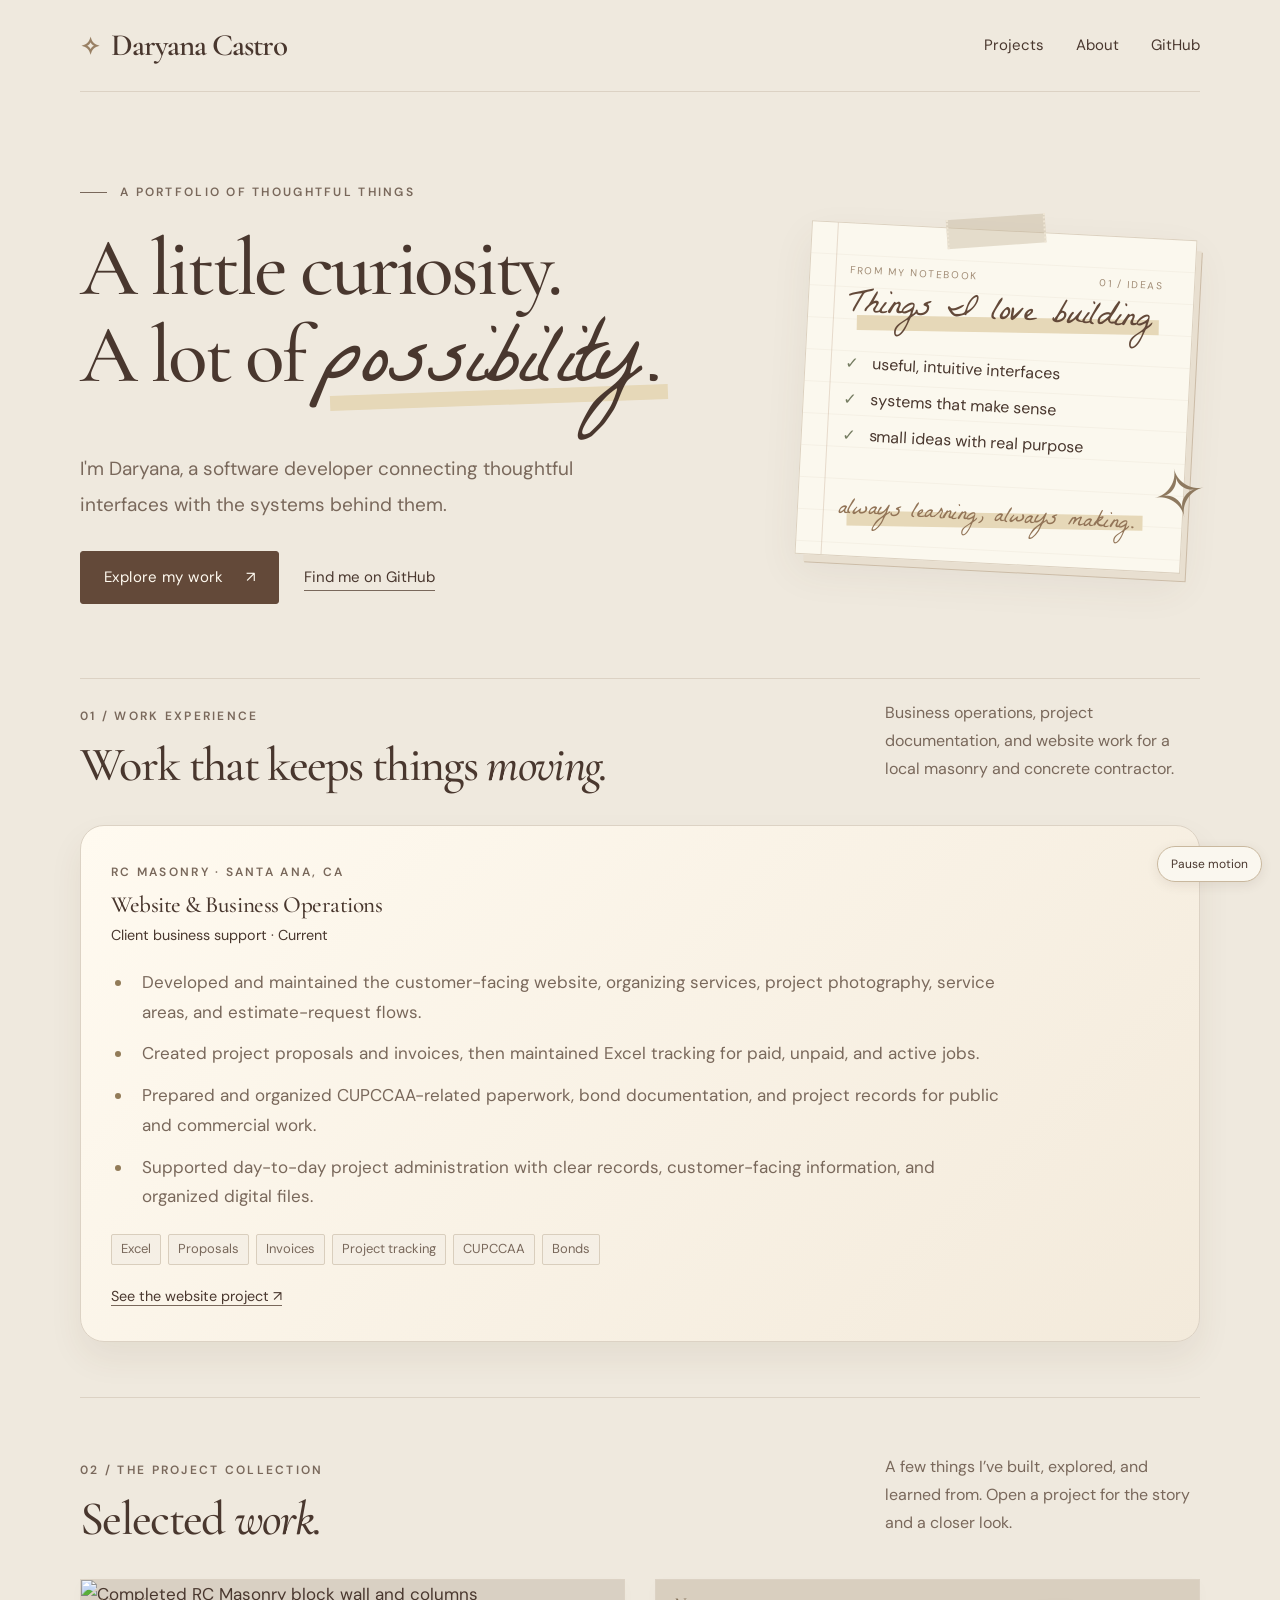
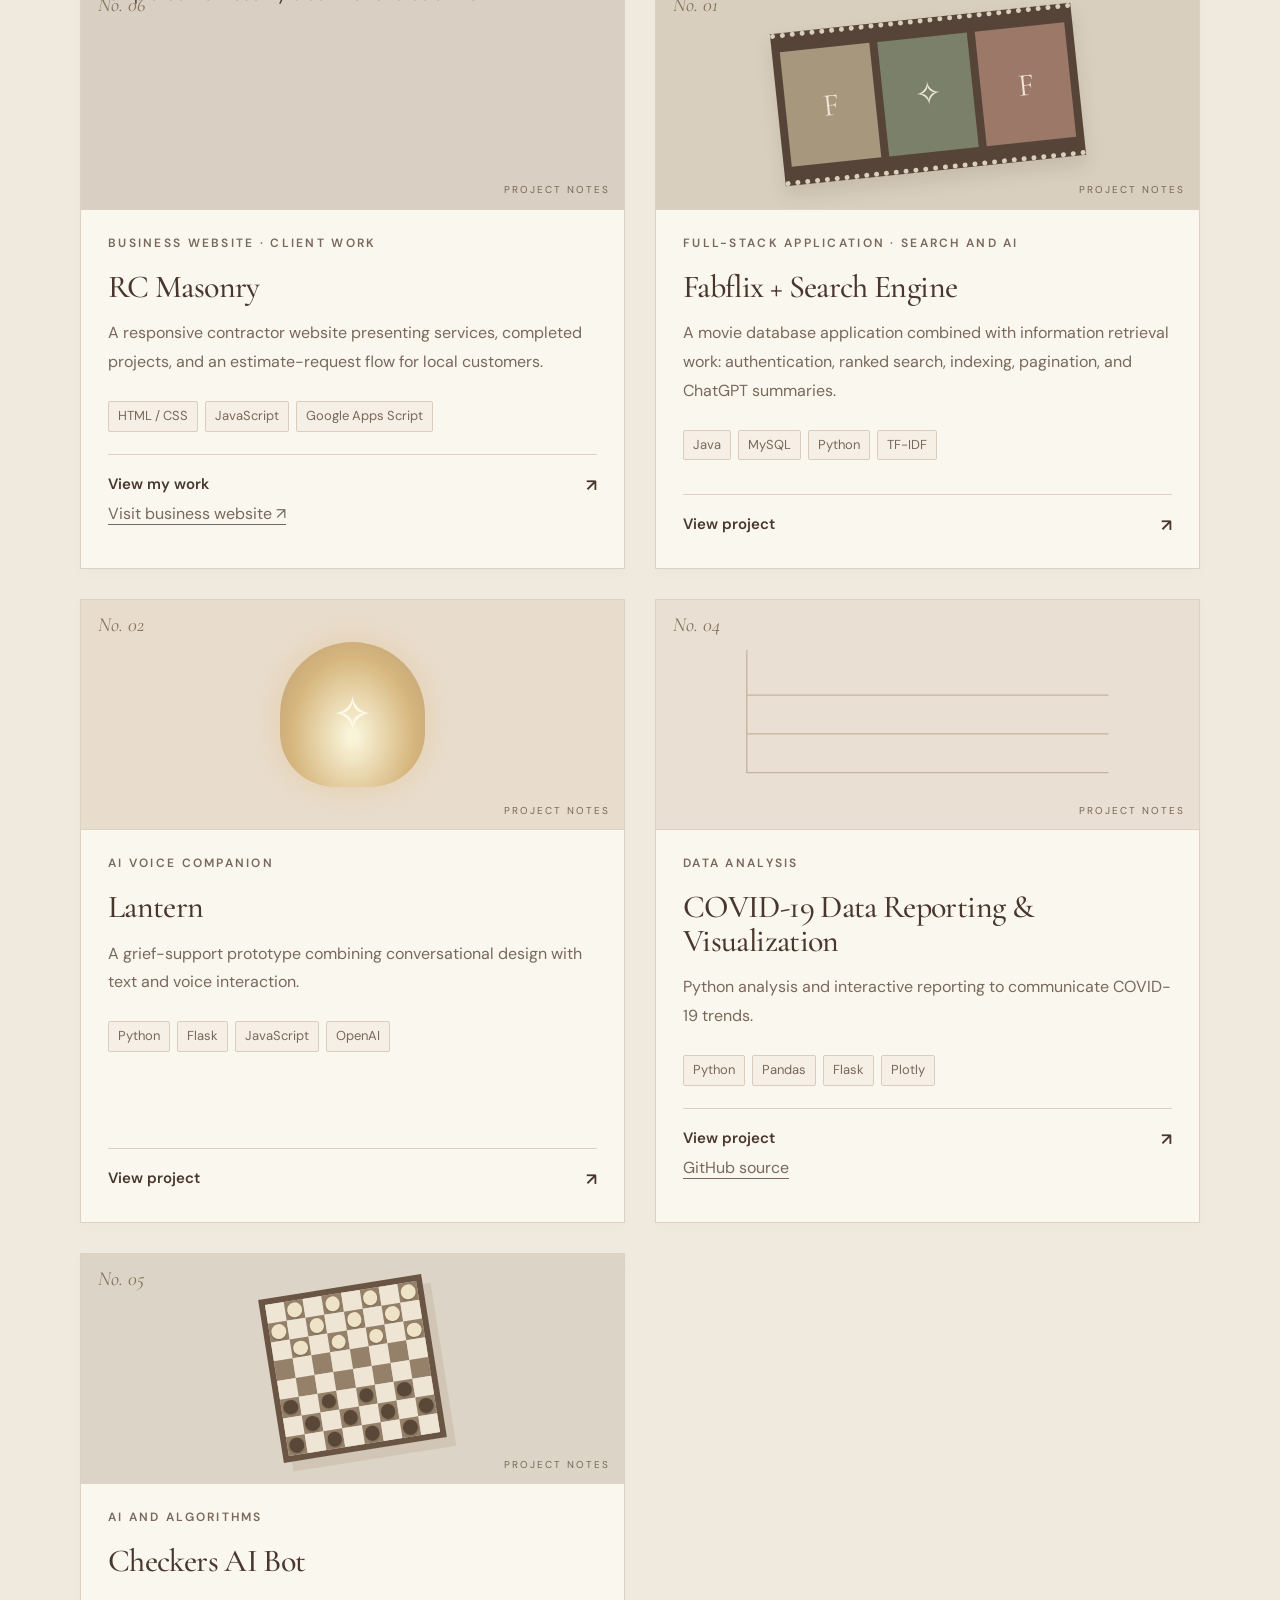
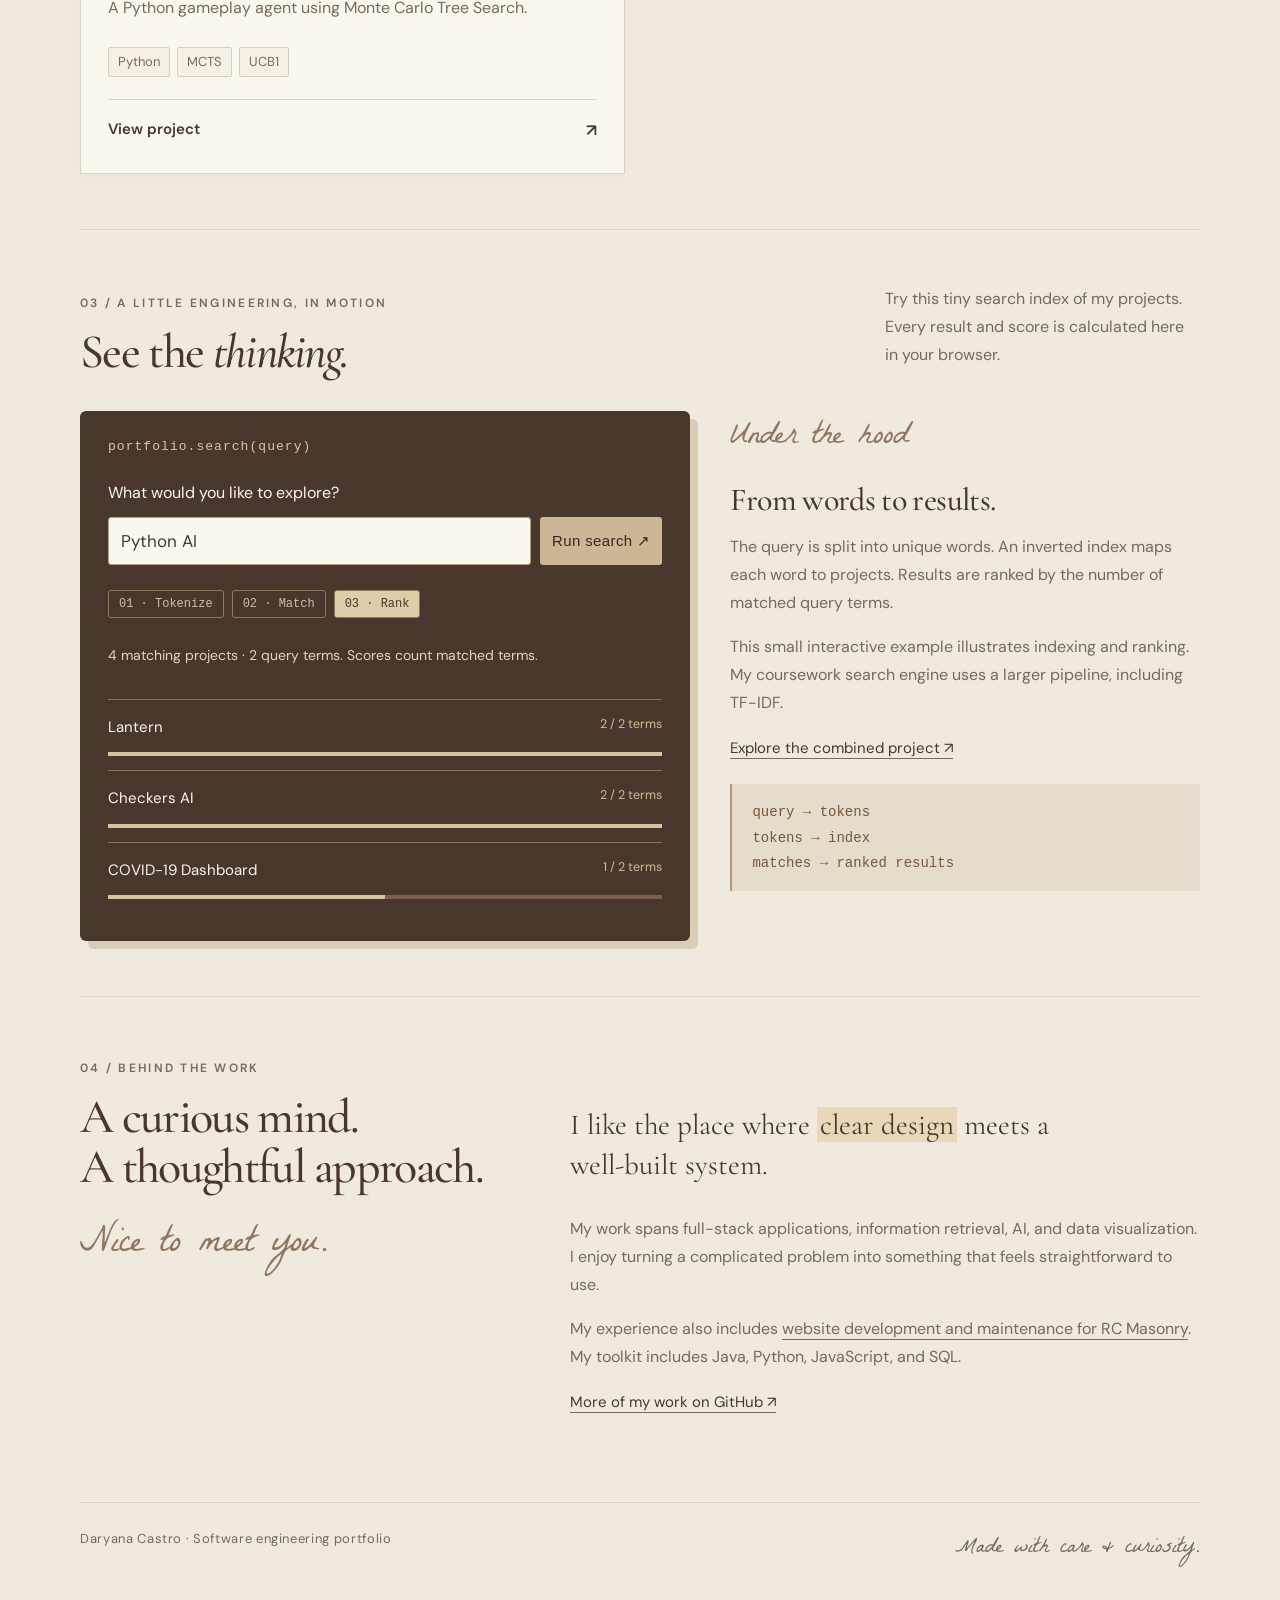
==== commit 5c3dd96a: "Refresh portfolio search bundle" ====
--- a/index.html
+++ b/index.html
@@ -1,2 +1,2 @@
-<!doctype html><html lang="en"><head><meta charset="utf-8"><meta name="viewport" content="width=device-width,initial-scale=1"><title>Portfolio | Daryana Castro</title><meta name="description" content="Daryana Castro's software engineering portfolio: full-stack applications, AI, search, and data visualization."><link rel="stylesheet" href="styles.css?v=motion-2"><link rel="icon" href="data:image/svg+xml,%3Csvg xmlns='http://www.w3.org/2000/svg' viewBox='0 0 32 32'%3E%3Crect width='32' height='32' rx='8' fill='%23634939'/%3E%3Ctext x='6' y='24' font-size='22' fill='white' font-family='sans-serif'%3ED%3C/text%3E%3C/svg%3E"></head><body><a class="skip-link" href="#main">Skip to content</a><header><a class="brand" href="index.html">Daryana Castro</a><nav aria-label="Main navigation"><a href="index.html#projects">Projects</a><a href="index.html#about">About</a><a href="https://github.com/Daryanac">GitHub</a></nav></header><main id="main"><section class="hero hero-home"><div><p class="eyebrow">A portfolio of thoughtful things</p><h1>A little curiosity.<br>A lot of <span class="script">possibility.</span></h1><p class="lead">I'm Daryana, a software developer connecting thoughtful interfaces with the systems behind them.</p><div class="hero-actions"><a class="button" href="#projects">Explore my work <span aria-hidden="true">↗</span></a><a class="text-link" href="https://github.com/Daryanac">Find me on GitHub</a></div></div><aside class="journal" aria-label="My development interests"><div class="journal-top"><span>From my notebook</span><span>01 / ideas</span></div><p class="script">Things I love building</p><ul><li>useful, intuitive interfaces</li><li>systems that make sense</li><li>small ideas with real purpose</li></ul><p class="margin-note script">always learning, always making.</p><span class="journal-star" aria-hidden="true">✧</span></aside></section><section class="section" id="projects"><div class="section-heading"><div><span class="section-index">01 / The project collection</span><h2>Selected <em>work.</em></h2></div><p>A few things I’ve built, explored, and learned from. Open a project for the story and a closer look.</p></div><div class="grid"><article class="card"><a class="visual v-movies" href="projects/fabflix.html" aria-label="Explore Fabflix"><span class="folio">No. 01</span><div class="film"><span>F</span><span>✧</span><span>F</span></div></a><span class="label">Full-stack web application</span><h3>Fabflix</h3><p>Movie discovery, authentication, employee tools, and checkout built with Java and MySQL.</p><div class="tags"><span>Java</span><span>MySQL</span><span>Redis</span></div><a href="projects/fabflix.html">View project</a></article><article class="card"><a class="visual v-lantern" href="projects/lantern.html" aria-label="Explore Lantern"><span class="folio">No. 02</span><div class="lantern-orb">✧</div></a><span class="label">AI voice companion</span><h3>Lantern</h3><p>A grief-support prototype combining conversational design with text and voice interaction.</p><div class="tags"><span>Python</span><span>Flask</span><span>JavaScript</span><span>OpenAI</span></div><a href="projects/lantern.html">View project</a></article><article class="card"><a class="visual v-search" href="projects/search-engine.html" aria-label="Explore Search engine"><span class="folio">No. 03</span><div class="search-paper"><b>Find a little clarity.</b><i></i><i></i><i></i></div></a><span class="label">Search and AI integration</span><h3>Search &amp; Information Retrieval Engine</h3><p>A Python information retrieval project with indexing, ranked search, and ChatGPT summaries.</p><div class="tags"><span>Python</span><span>TF-IDF</span><span>Inverted indexes</span></div><a href="projects/search-engine.html">View project</a></article><article class="card"><a class="visual v-data" href="projects/covid-data.html" aria-label="Explore COVID-19 dashboard"><span class="folio">No. 04</span><svg class="mini-chart" viewBox="0 0 300 120" aria-hidden="true"><path d="M10 10V105H290M10 75H290M10 45H290" fill="none" stroke="#c4b49f"/><path d="M10 100L35 94 55 74 75 87 95 58 115 68 145 20 165 55 185 48 210 82 240 69 265 86 290 78" fill="none" stroke="#806347" stroke-width="3"/></svg></a><span class="label">Data analysis</span><h3>COVID-19 Data Reporting &amp; Visualization</h3><p>Python analysis and interactive reporting to communicate COVID-19 trends.</p><div class="tags"><span>Python</span><span>Pandas</span><span>Flask</span><span>Plotly</span></div><a href="projects/covid-data.html">View project</a><p><a href="https://github.com/Daryanac/covid-19-dashboard">GitHub source</a></p></article><article class="card"><a class="visual v-checkers" href="projects/checkers-ai.html" aria-label="Explore Checkers AI"><span class="folio">No. 05</span><div class="mini-board"><span class=""></span><span class="dark"><i class="light"></i></span><span class=""></span><span class="dark"><i class="light"></i></span><span class=""></span><span class="dark"><i class="light"></i></span><span class=""></span><span class="dark"><i class="light"></i></span><span class="dark"><i class="light"></i></span><span class=""></span><span class="dark"><i class="light"></i></span><span class=""></span><span class="dark"><i class="light"></i></span><span class=""></span><span class="dark"><i class="light"></i></span><span class=""></span><span class=""></span><span class="dark"><i class="light"></i></span><span class=""></span><span class="dark"><i class="light"></i></span><span class=""></span><span class="dark"><i class="light"></i></span><span class=""></span><span class="dark"><i class="light"></i></span><span class="dark"></span><span class=""></span><span class="dark"></span><span class=""></span><span class="dark"></span><span class=""></span><span class="dark"></span><span class=""></span><span class=""></span><span class="dark"></span><span class=""></span><span class="dark"></span><span class=""></span><span class="dark"></span><span class=""></span><span class="dark"></span><span class="dark"><i class=""></i></span><span class=""></span><span class="dark"><i class=""></i></span><span class=""></span><span class="dark"><i class=""></i></span><span class=""></span><span class="dark"><i class=""></i></span><span class=""></span><span class=""></span><span class="dark"><i class=""></i></span><span class=""></span><span class="dark"><i class=""></i></span><span class=""></span><span class="dark"><i class=""></i></span><span class=""></span><span class="dark"><i class=""></i></span><span class="dark"><i class=""></i></span><span class=""></span><span class="dark"><i class=""></i></span><span class=""></span><span class="dark"><i class=""></i></span><span class=""></span><span class="dark"><i class=""></i></span><span class=""></span></div></a><span class="label">AI and algorithms</span><h3>Checkers AI Bot</h3><p>A Python gameplay agent using Monte Carlo Tree Search.</p><div class="tags"><span>Python</span><span>MCTS</span><span>UCB1</span></div><a href="projects/checkers-ai.html">View project</a></article><article class="card"><a class="visual" href="projects/rc-masonry.html" aria-label="Explore RC Masonry" style="background:#d9d0c3"><span class="folio">No. 06</span><img src="https://rcmasonryoc.com/images/rc-masonry-finished-block-columns-santa-ana.jpg" alt="Completed RC Masonry block wall and columns" loading="lazy" style="width:100%;height:100%;object-fit:cover"></a><span class="label">Business website · Client work</span><h3>RC Masonry</h3><p>A responsive contractor website presenting services, completed projects, and an estimate-request flow for local customers.</p><div class="tags"><span>HTML / CSS</span><span>JavaScript</span><span>Google Apps Script</span></div><a href="projects/rc-masonry.html">View my work</a><p><a href="https://rcmasonryoc.com/" target="_blank" rel="noopener noreferrer">Visit business website ↗</a></p></article></div></section><section class="section lab" id="lab"><div class="section-heading"><div><span class="section-index">02 / A little engineering, in motion</span><h2>See the <em>thinking.</em></h2></div><p>Try this tiny search index of my projects. Every result and score is calculated here in your browser.</p></div><div class="lab-layout"><div class="lab-console"><span class="console-title">portfolio.search(query)</span><form id="lab-form"><label for="lab-query">What would you like to explore?</label><div class="lab-input"><input id="lab-query" value="Python AI" maxlength="80" placeholder="Try Java, voice, or data"><button class="button" type="submit">Run search ↗</button></div></form><div class="pipeline" aria-label="Search processing steps"><span data-stage="0">01 · Tokenize</span><span data-stage="1">02 · Match</span><span data-stage="2">03 · Rank</span></div><p id="lab-detail" aria-live="polite">Enter a topic to see matching projects.</p><div id="lab-results"></div></div><aside class="lab-notes"><span class="script">Under the hood</span><h3>From words to results.</h3><p>The query is split into unique words. An inverted index maps each word to projects. Results are ranked by the number of matched query terms.</p><p>This small interactive example illustrates indexing and ranking. My coursework search engine uses a larger pipeline, including TF-IDF.</p><a class="text-link" href="projects/search-engine.html">Explore the search project ↗</a><div class="code-note"><code>query → tokens<br>tokens → index<br>matches → ranked results</code></div></aside></div></section><section class="section" id="about"><div class="about-grid"><div class="about-title"><span class="section-index">03 / Behind the work</span><h2>A curious mind.<br>A thoughtful approach.</h2><span class="script">Nice to meet you.</span></div><div class="about-copy"><p class="lead">I like the place where <mark>clear design</mark> meets a well-built system.</p><p>My work spans full-stack applications, information retrieval, AI, and data visualization. I enjoy turning a complicated problem into something that feels straightforward to use.</p><p>My experience also includes <a href="projects/rc-masonry.html">website development and maintenance for RC Masonry</a>. My toolkit includes Java, Python, JavaScript, and SQL.</p><a class="text-link" href="https://github.com/Daryanac">More of my work on GitHub ↗</a></div></div></section></main><footer><span>Daryana Castro · Software engineering portfolio</span><span class="footer-script">Made with care &amp; curiosity.</span></footer><script src="portfolio.js?v=4" defer></script></body></html>
+<!doctype html><html lang="en"><head><meta charset="utf-8"><meta name="viewport" content="width=device-width,initial-scale=1"><title>Portfolio | Daryana Castro</title><meta name="description" content="Daryana Castro's software engineering portfolio: full-stack applications, AI, search, and data visualization."><link rel="stylesheet" href="styles.css?v=motion-2"><link rel="icon" href="data:image/svg+xml,%3Csvg xmlns='http://www.w3.org/2000/svg' viewBox='0 0 32 32'%3E%3Crect width='32' height='32' rx='8' fill='%23634939'/%3E%3Ctext x='6' y='24' font-size='22' fill='white' font-family='sans-serif'%3ED%3C/text%3E%3C/svg%3E"></head><body><a class="skip-link" href="#main">Skip to content</a><header><a class="brand" href="index.html">Daryana Castro</a><nav aria-label="Main navigation"><a href="index.html#projects">Projects</a><a href="index.html#about">About</a><a href="https://github.com/Daryanac">GitHub</a></nav></header><main id="main"><section class="hero hero-home"><div><p class="eyebrow">A portfolio of thoughtful things</p><h1>A little curiosity.<br>A lot of <span class="script">possibility.</span></h1><p class="lead">I'm Daryana, a software developer connecting thoughtful interfaces with the systems behind them.</p><div class="hero-actions"><a class="button" href="#projects">Explore my work <span aria-hidden="true">↗</span></a><a class="text-link" href="https://github.com/Daryanac">Find me on GitHub</a></div></div><aside class="journal" aria-label="My development interests"><div class="journal-top"><span>From my notebook</span><span>01 / ideas</span></div><p class="script">Things I love building</p><ul><li>useful, intuitive interfaces</li><li>systems that make sense</li><li>small ideas with real purpose</li></ul><p class="margin-note script">always learning, always making.</p><span class="journal-star" aria-hidden="true">✧</span></aside></section><section class="section" id="projects"><div class="section-heading"><div><span class="section-index">01 / The project collection</span><h2>Selected <em>work.</em></h2></div><p>A few things I’ve built, explored, and learned from. Open a project for the story and a closer look.</p></div><div class="grid"><article class="card"><a class="visual v-movies" href="projects/fabflix.html" aria-label="Explore Fabflix"><span class="folio">No. 01</span><div class="film"><span>F</span><span>✧</span><span>F</span></div></a><span class="label">Full-stack web application</span><h3>Fabflix</h3><p>Movie discovery, authentication, employee tools, and checkout built with Java and MySQL.</p><div class="tags"><span>Java</span><span>MySQL</span><span>Redis</span></div><a href="projects/fabflix.html">View project</a></article><article class="card"><a class="visual v-lantern" href="projects/lantern.html" aria-label="Explore Lantern"><span class="folio">No. 02</span><div class="lantern-orb">✧</div></a><span class="label">AI voice companion</span><h3>Lantern</h3><p>A grief-support prototype combining conversational design with text and voice interaction.</p><div class="tags"><span>Python</span><span>Flask</span><span>JavaScript</span><span>OpenAI</span></div><a href="projects/lantern.html">View project</a></article><article class="card"><a class="visual v-search" href="projects/search-engine.html" aria-label="Explore Search engine"><span class="folio">No. 03</span><div class="search-paper"><b>Find a little clarity.</b><i></i><i></i><i></i></div></a><span class="label">Search and AI integration</span><h3>Search &amp; Information Retrieval Engine</h3><p>A Python information retrieval project with indexing, ranked search, and ChatGPT summaries.</p><div class="tags"><span>Python</span><span>TF-IDF</span><span>Inverted indexes</span></div><a href="projects/search-engine.html">View project</a></article><article class="card"><a class="visual v-data" href="projects/covid-data.html" aria-label="Explore COVID-19 dashboard"><span class="folio">No. 04</span><svg class="mini-chart" viewBox="0 0 300 120" aria-hidden="true"><path d="M10 10V105H290M10 75H290M10 45H290" fill="none" stroke="#c4b49f"/><path d="M10 100L35 94 55 74 75 87 95 58 115 68 145 20 165 55 185 48 210 82 240 69 265 86 290 78" fill="none" stroke="#806347" stroke-width="3"/></svg></a><span class="label">Data analysis</span><h3>COVID-19 Data Reporting &amp; Visualization</h3><p>Python analysis and interactive reporting to communicate COVID-19 trends.</p><div class="tags"><span>Python</span><span>Pandas</span><span>Flask</span><span>Plotly</span></div><a href="projects/covid-data.html">View project</a><p><a href="https://github.com/Daryanac/covid-19-dashboard">GitHub source</a></p></article><article class="card"><a class="visual v-checkers" href="projects/checkers-ai.html" aria-label="Explore Checkers AI"><span class="folio">No. 05</span><div class="mini-board"><span class=""></span><span class="dark"><i class="light"></i></span><span class=""></span><span class="dark"><i class="light"></i></span><span class=""></span><span class="dark"><i class="light"></i></span><span class=""></span><span class="dark"><i class="light"></i></span><span class="dark"><i class="light"></i></span><span class=""></span><span class="dark"><i class="light"></i></span><span class=""></span><span class="dark"><i class="light"></i></span><span class=""></span><span class="dark"><i class="light"></i></span><span class=""></span><span class=""></span><span class="dark"><i class="light"></i></span><span class=""></span><span class="dark"><i class="light"></i></span><span class=""></span><span class="dark"><i class="light"></i></span><span class=""></span><span class="dark"><i class="light"></i></span><span class="dark"></span><span class=""></span><span class="dark"></span><span class=""></span><span class="dark"></span><span class=""></span><span class="dark"></span><span class=""></span><span class=""></span><span class="dark"></span><span class=""></span><span class="dark"></span><span class=""></span><span class="dark"></span><span class=""></span><span class="dark"></span><span class="dark"><i class=""></i></span><span class=""></span><span class="dark"><i class=""></i></span><span class=""></span><span class="dark"><i class=""></i></span><span class=""></span><span class="dark"><i class=""></i></span><span class=""></span><span class=""></span><span class="dark"><i class=""></i></span><span class=""></span><span class="dark"><i class=""></i></span><span class=""></span><span class="dark"><i class=""></i></span><span class=""></span><span class="dark"><i class=""></i></span><span class="dark"><i class=""></i></span><span class=""></span><span class="dark"><i class=""></i></span><span class=""></span><span class="dark"><i class=""></i></span><span class=""></span><span class="dark"><i class=""></i></span><span class=""></span></div></a><span class="label">AI and algorithms</span><h3>Checkers AI Bot</h3><p>A Python gameplay agent using Monte Carlo Tree Search.</p><div class="tags"><span>Python</span><span>MCTS</span><span>UCB1</span></div><a href="projects/checkers-ai.html">View project</a></article><article class="card"><a class="visual" href="projects/rc-masonry.html" aria-label="Explore RC Masonry" style="background:#d9d0c3"><span class="folio">No. 06</span><img src="https://rcmasonryoc.com/images/rc-masonry-finished-block-columns-santa-ana.jpg" alt="Completed RC Masonry block wall and columns" loading="lazy" style="width:100%;height:100%;object-fit:cover"></a><span class="label">Business website · Client work</span><h3>RC Masonry</h3><p>A responsive contractor website presenting services, completed projects, and an estimate-request flow for local customers.</p><div class="tags"><span>HTML / CSS</span><span>JavaScript</span><span>Google Apps Script</span></div><a href="projects/rc-masonry.html">View my work</a><p><a href="https://rcmasonryoc.com/" target="_blank" rel="noopener noreferrer">Visit business website ↗</a></p></article></div></section><section class="section lab" id="lab"><div class="section-heading"><div><span class="section-index">02 / A little engineering, in motion</span><h2>See the <em>thinking.</em></h2></div><p>Try this tiny search index of my projects. Every result and score is calculated here in your browser.</p></div><div class="lab-layout"><div class="lab-console"><span class="console-title">portfolio.search(query)</span><form id="lab-form"><label for="lab-query">What would you like to explore?</label><div class="lab-input"><input id="lab-query" value="Python AI" maxlength="80" placeholder="Try Java, voice, or data"><button class="button" type="submit">Run search ↗</button></div></form><div class="pipeline" aria-label="Search processing steps"><span data-stage="0">01 · Tokenize</span><span data-stage="1">02 · Match</span><span data-stage="2">03 · Rank</span></div><p id="lab-detail" aria-live="polite">Enter a topic to see matching projects.</p><div id="lab-results"></div></div><aside class="lab-notes"><span class="script">Under the hood</span><h3>From words to results.</h3><p>The query is split into unique words. An inverted index maps each word to projects. Results are ranked by the number of matched query terms.</p><p>This small interactive example illustrates indexing and ranking. My coursework search engine uses a larger pipeline, including TF-IDF.</p><a class="text-link" href="projects/search-engine.html">Explore the search project ↗</a><div class="code-note"><code>query → tokens<br>tokens → index<br>matches → ranked results</code></div></aside></div></section><section class="section" id="about"><div class="about-grid"><div class="about-title"><span class="section-index">03 / Behind the work</span><h2>A curious mind.<br>A thoughtful approach.</h2><span class="script">Nice to meet you.</span></div><div class="about-copy"><p class="lead">I like the place where <mark>clear design</mark> meets a well-built system.</p><p>My work spans full-stack applications, information retrieval, AI, and data visualization. I enjoy turning a complicated problem into something that feels straightforward to use.</p><p>My experience also includes <a href="projects/rc-masonry.html">website development and maintenance for RC Masonry</a>. My toolkit includes Java, Python, JavaScript, and SQL.</p><a class="text-link" href="https://github.com/Daryanac">More of my work on GitHub ↗</a></div></div></section></main><footer><span>Daryana Castro · Software engineering portfolio</span><span class="footer-script">Made with care &amp; curiosity.</span></footer><script src="portfolio.js?v=5" defer></script></body></html>
 
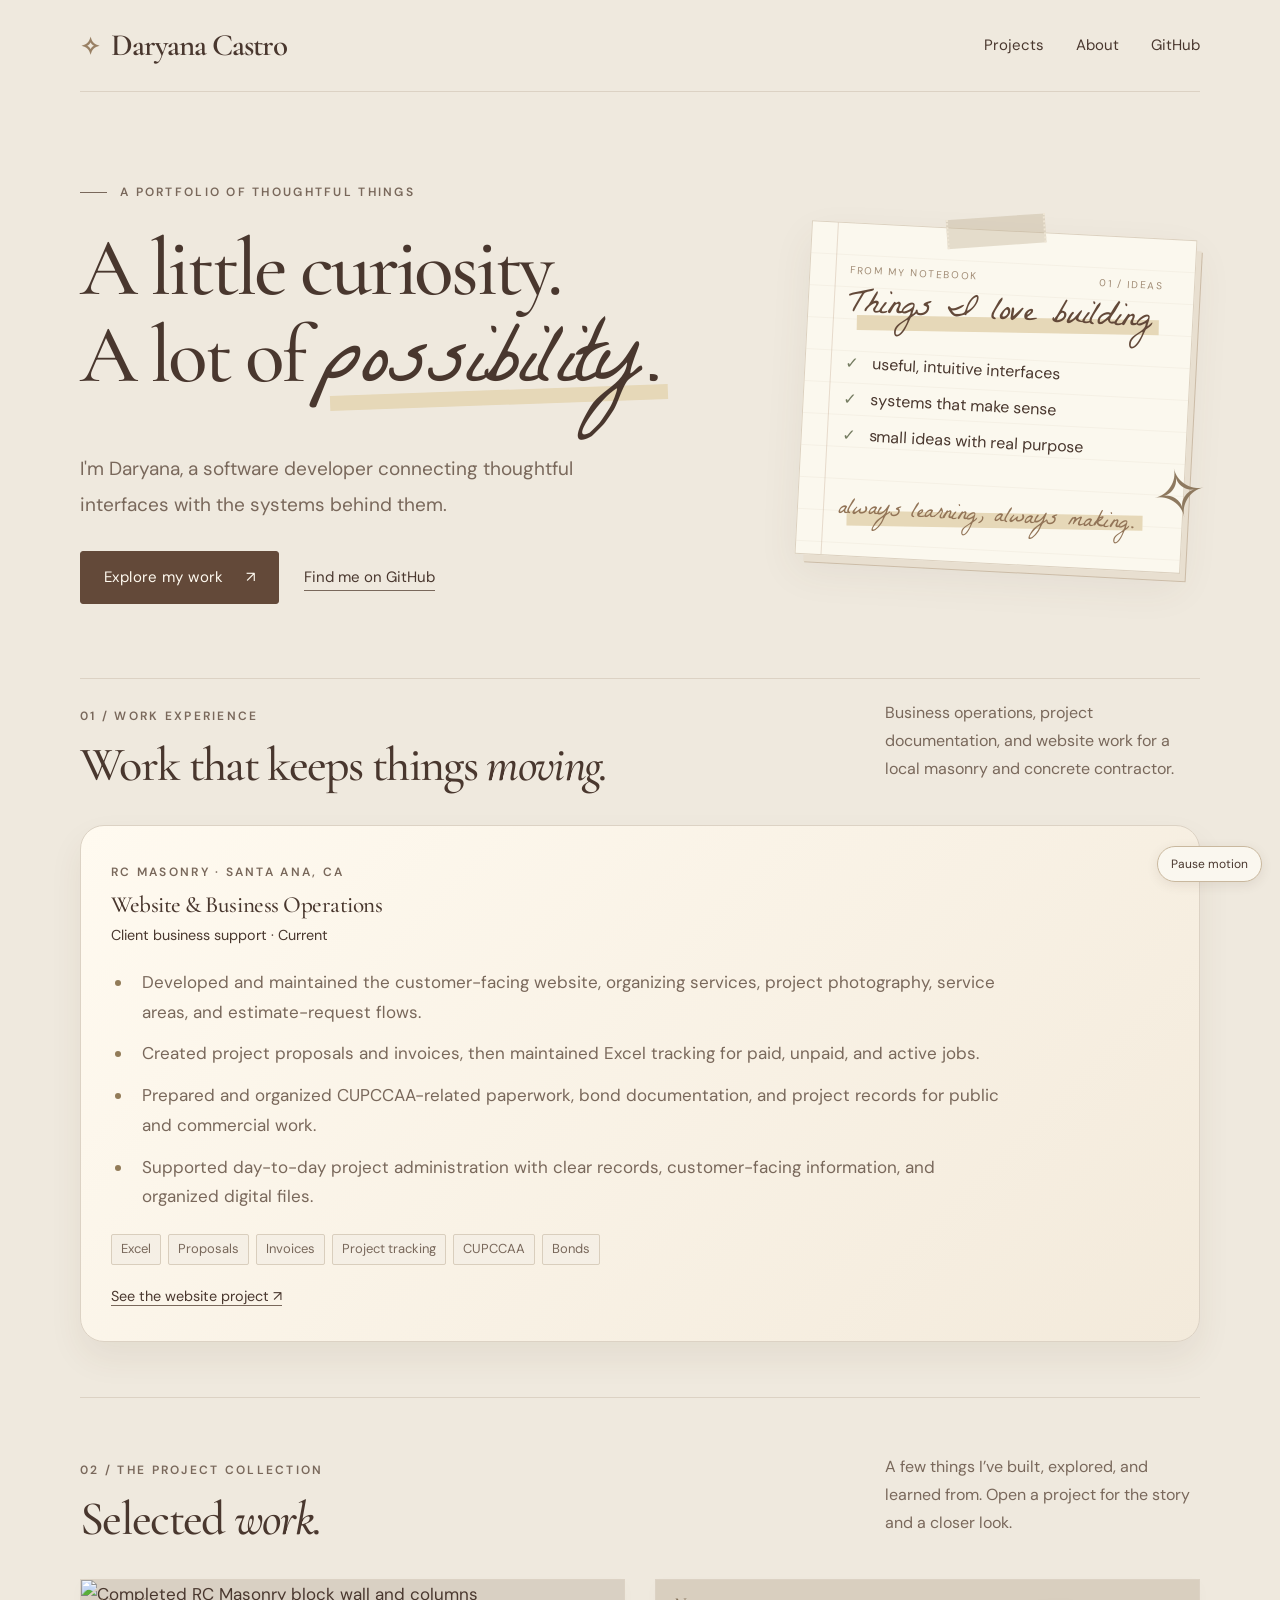
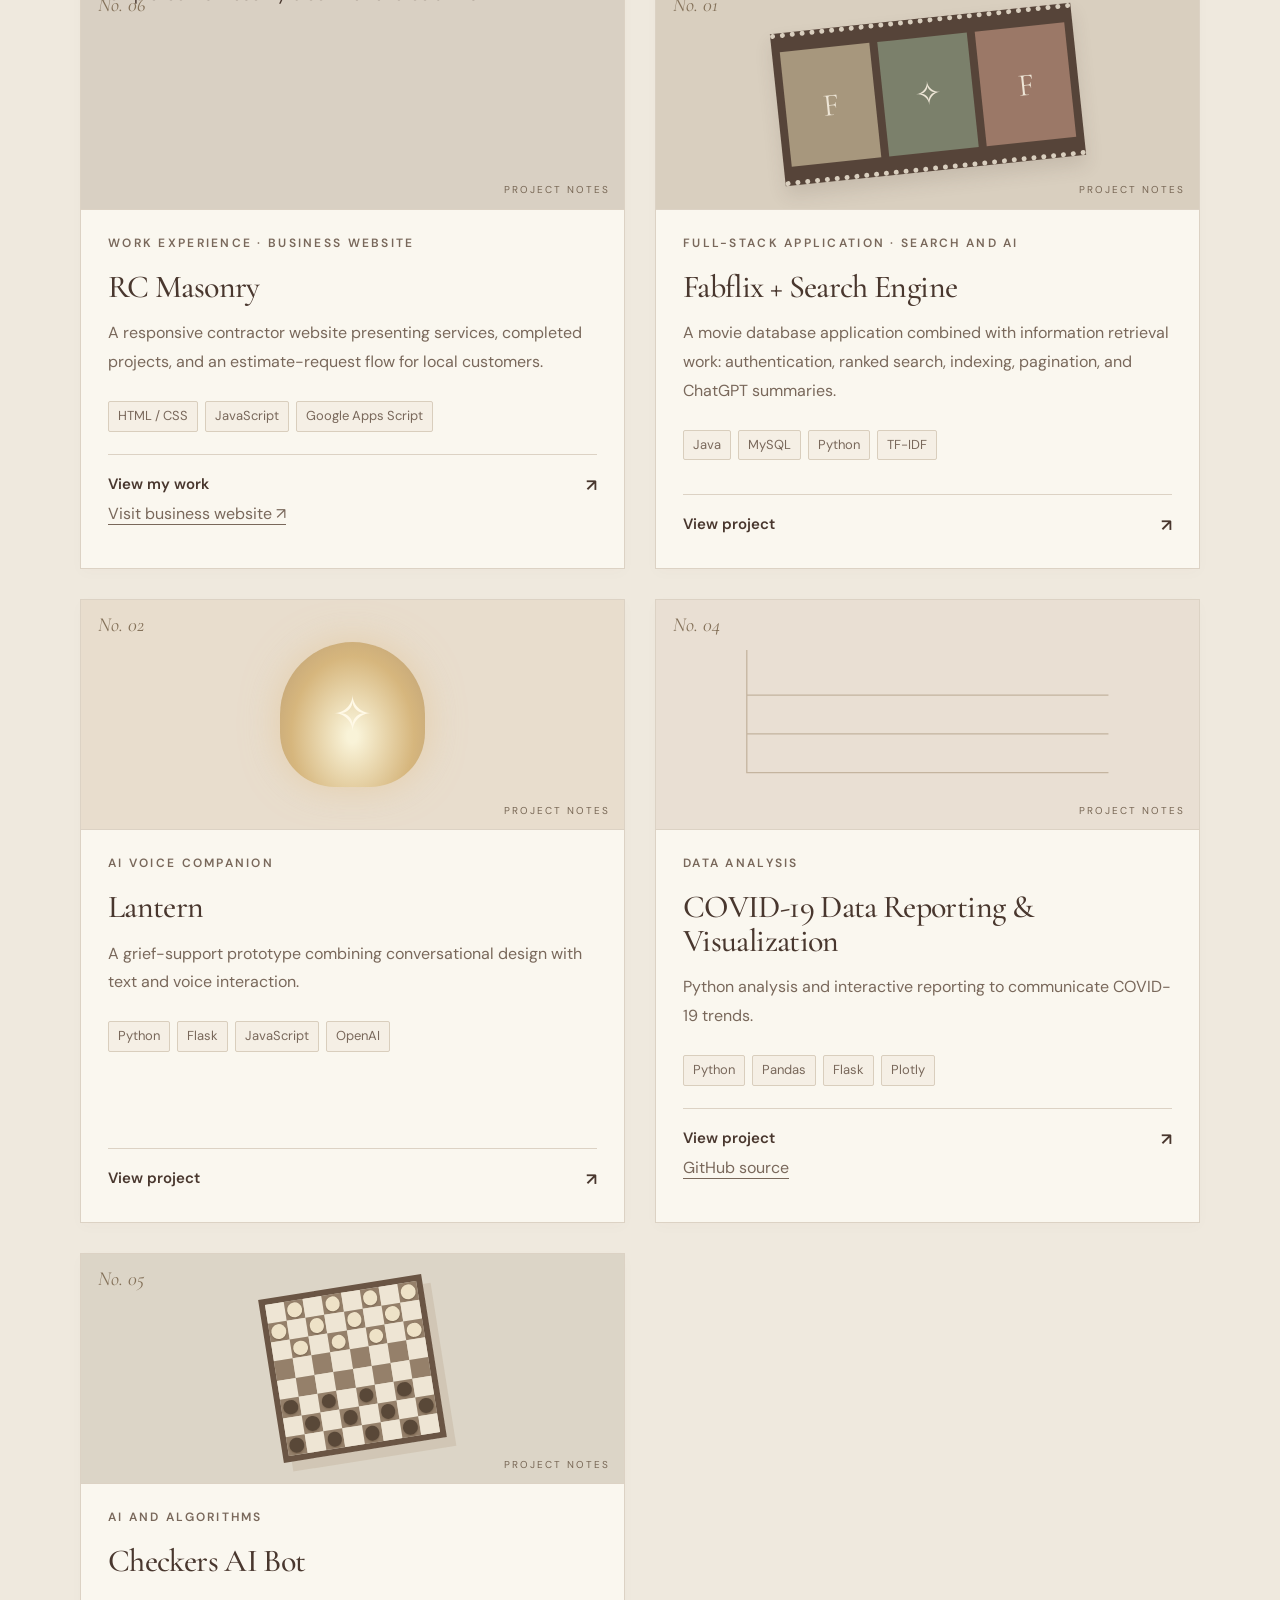
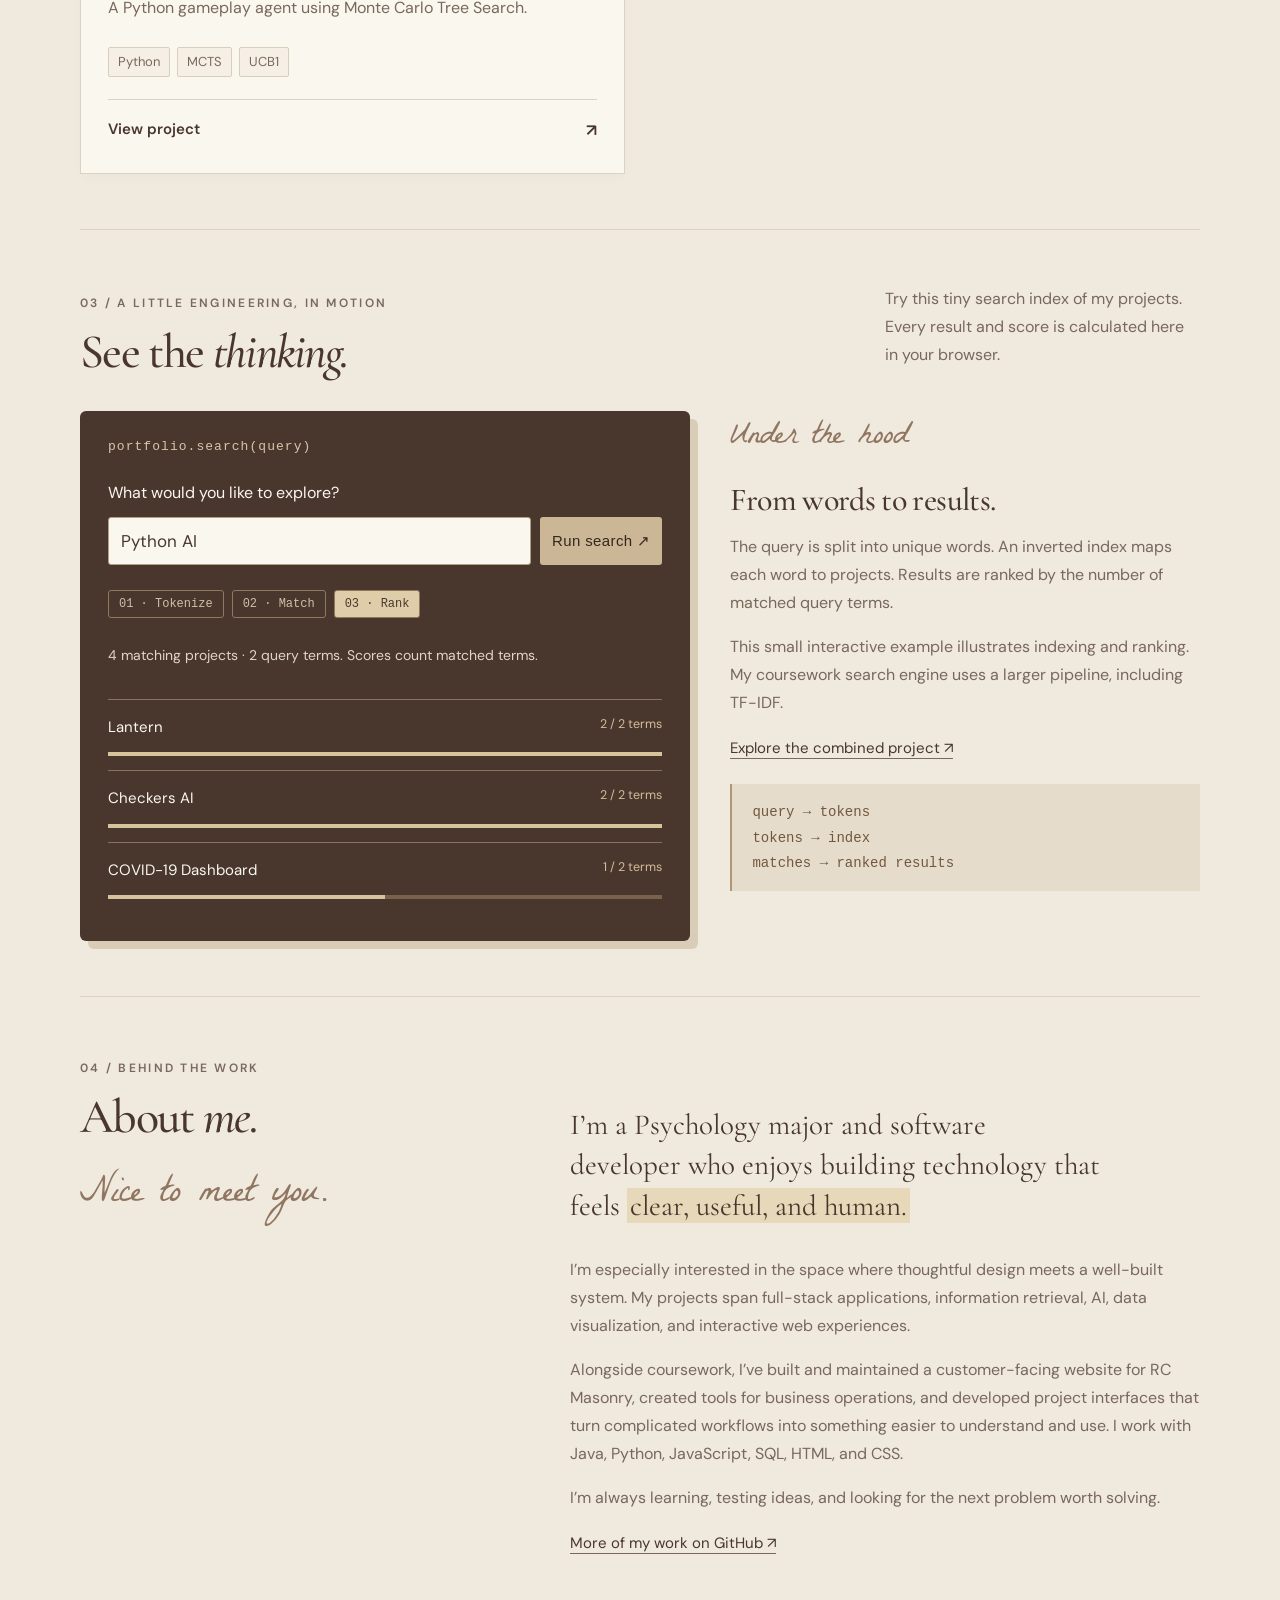
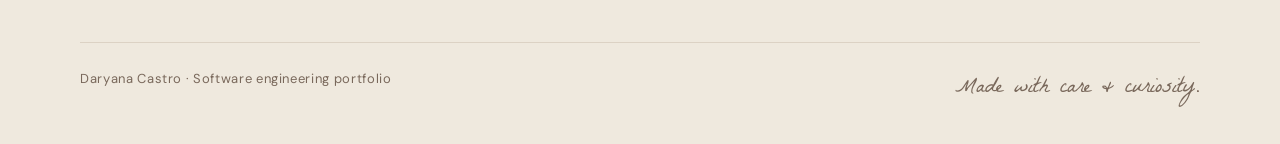
==== commit 6da73df1: "Refresh portfolio About section and work label" ====
--- a/index.html
+++ b/index.html
@@ -1,2 +1,2 @@
-<!doctype html><html lang="en"><head><meta charset="utf-8"><meta name="viewport" content="width=device-width,initial-scale=1"><title>Portfolio | Daryana Castro</title><meta name="description" content="Daryana Castro's software engineering portfolio: full-stack applications, AI, search, and data visualization."><link rel="stylesheet" href="styles.css?v=motion-2"><link rel="icon" href="data:image/svg+xml,%3Csvg xmlns='http://www.w3.org/2000/svg' viewBox='0 0 32 32'%3E%3Crect width='32' height='32' rx='8' fill='%23634939'/%3E%3Ctext x='6' y='24' font-size='22' fill='white' font-family='sans-serif'%3ED%3C/text%3E%3C/svg%3E"></head><body><a class="skip-link" href="#main">Skip to content</a><header><a class="brand" href="index.html">Daryana Castro</a><nav aria-label="Main navigation"><a href="index.html#projects">Projects</a><a href="index.html#about">About</a><a href="https://github.com/Daryanac">GitHub</a></nav></header><main id="main"><section class="hero hero-home"><div><p class="eyebrow">A portfolio of thoughtful things</p><h1>A little curiosity.<br>A lot of <span class="script">possibility.</span></h1><p class="lead">I'm Daryana, a software developer connecting thoughtful interfaces with the systems behind them.</p><div class="hero-actions"><a class="button" href="#projects">Explore my work <span aria-hidden="true">↗</span></a><a class="text-link" href="https://github.com/Daryanac">Find me on GitHub</a></div></div><aside class="journal" aria-label="My development interests"><div class="journal-top"><span>From my notebook</span><span>01 / ideas</span></div><p class="script">Things I love building</p><ul><li>useful, intuitive interfaces</li><li>systems that make sense</li><li>small ideas with real purpose</li></ul><p class="margin-note script">always learning, always making.</p><span class="journal-star" aria-hidden="true">✧</span></aside></section><section class="section" id="projects"><div class="section-heading"><div><span class="section-index">01 / The project collection</span><h2>Selected <em>work.</em></h2></div><p>A few things I’ve built, explored, and learned from. Open a project for the story and a closer look.</p></div><div class="grid"><article class="card"><a class="visual v-movies" href="projects/fabflix.html" aria-label="Explore Fabflix"><span class="folio">No. 01</span><div class="film"><span>F</span><span>✧</span><span>F</span></div></a><span class="label">Full-stack web application</span><h3>Fabflix</h3><p>Movie discovery, authentication, employee tools, and checkout built with Java and MySQL.</p><div class="tags"><span>Java</span><span>MySQL</span><span>Redis</span></div><a href="projects/fabflix.html">View project</a></article><article class="card"><a class="visual v-lantern" href="projects/lantern.html" aria-label="Explore Lantern"><span class="folio">No. 02</span><div class="lantern-orb">✧</div></a><span class="label">AI voice companion</span><h3>Lantern</h3><p>A grief-support prototype combining conversational design with text and voice interaction.</p><div class="tags"><span>Python</span><span>Flask</span><span>JavaScript</span><span>OpenAI</span></div><a href="projects/lantern.html">View project</a></article><article class="card"><a class="visual v-search" href="projects/search-engine.html" aria-label="Explore Search engine"><span class="folio">No. 03</span><div class="search-paper"><b>Find a little clarity.</b><i></i><i></i><i></i></div></a><span class="label">Search and AI integration</span><h3>Search &amp; Information Retrieval Engine</h3><p>A Python information retrieval project with indexing, ranked search, and ChatGPT summaries.</p><div class="tags"><span>Python</span><span>TF-IDF</span><span>Inverted indexes</span></div><a href="projects/search-engine.html">View project</a></article><article class="card"><a class="visual v-data" href="projects/covid-data.html" aria-label="Explore COVID-19 dashboard"><span class="folio">No. 04</span><svg class="mini-chart" viewBox="0 0 300 120" aria-hidden="true"><path d="M10 10V105H290M10 75H290M10 45H290" fill="none" stroke="#c4b49f"/><path d="M10 100L35 94 55 74 75 87 95 58 115 68 145 20 165 55 185 48 210 82 240 69 265 86 290 78" fill="none" stroke="#806347" stroke-width="3"/></svg></a><span class="label">Data analysis</span><h3>COVID-19 Data Reporting &amp; Visualization</h3><p>Python analysis and interactive reporting to communicate COVID-19 trends.</p><div class="tags"><span>Python</span><span>Pandas</span><span>Flask</span><span>Plotly</span></div><a href="projects/covid-data.html">View project</a><p><a href="https://github.com/Daryanac/covid-19-dashboard">GitHub source</a></p></article><article class="card"><a class="visual v-checkers" href="projects/checkers-ai.html" aria-label="Explore Checkers AI"><span class="folio">No. 05</span><div class="mini-board"><span class=""></span><span class="dark"><i class="light"></i></span><span class=""></span><span class="dark"><i class="light"></i></span><span class=""></span><span class="dark"><i class="light"></i></span><span class=""></span><span class="dark"><i class="light"></i></span><span class="dark"><i class="light"></i></span><span class=""></span><span class="dark"><i class="light"></i></span><span class=""></span><span class="dark"><i class="light"></i></span><span class=""></span><span class="dark"><i class="light"></i></span><span class=""></span><span class=""></span><span class="dark"><i class="light"></i></span><span class=""></span><span class="dark"><i class="light"></i></span><span class=""></span><span class="dark"><i class="light"></i></span><span class=""></span><span class="dark"><i class="light"></i></span><span class="dark"></span><span class=""></span><span class="dark"></span><span class=""></span><span class="dark"></span><span class=""></span><span class="dark"></span><span class=""></span><span class=""></span><span class="dark"></span><span class=""></span><span class="dark"></span><span class=""></span><span class="dark"></span><span class=""></span><span class="dark"></span><span class="dark"><i class=""></i></span><span class=""></span><span class="dark"><i class=""></i></span><span class=""></span><span class="dark"><i class=""></i></span><span class=""></span><span class="dark"><i class=""></i></span><span class=""></span><span class=""></span><span class="dark"><i class=""></i></span><span class=""></span><span class="dark"><i class=""></i></span><span class=""></span><span class="dark"><i class=""></i></span><span class=""></span><span class="dark"><i class=""></i></span><span class="dark"><i class=""></i></span><span class=""></span><span class="dark"><i class=""></i></span><span class=""></span><span class="dark"><i class=""></i></span><span class=""></span><span class="dark"><i class=""></i></span><span class=""></span></div></a><span class="label">AI and algorithms</span><h3>Checkers AI Bot</h3><p>A Python gameplay agent using Monte Carlo Tree Search.</p><div class="tags"><span>Python</span><span>MCTS</span><span>UCB1</span></div><a href="projects/checkers-ai.html">View project</a></article><article class="card"><a class="visual" href="projects/rc-masonry.html" aria-label="Explore RC Masonry" style="background:#d9d0c3"><span class="folio">No. 06</span><img src="https://rcmasonryoc.com/images/rc-masonry-finished-block-columns-santa-ana.jpg" alt="Completed RC Masonry block wall and columns" loading="lazy" style="width:100%;height:100%;object-fit:cover"></a><span class="label">Business website · Client work</span><h3>RC Masonry</h3><p>A responsive contractor website presenting services, completed projects, and an estimate-request flow for local customers.</p><div class="tags"><span>HTML / CSS</span><span>JavaScript</span><span>Google Apps Script</span></div><a href="projects/rc-masonry.html">View my work</a><p><a href="https://rcmasonryoc.com/" target="_blank" rel="noopener noreferrer">Visit business website ↗</a></p></article></div></section><section class="section lab" id="lab"><div class="section-heading"><div><span class="section-index">02 / A little engineering, in motion</span><h2>See the <em>thinking.</em></h2></div><p>Try this tiny search index of my projects. Every result and score is calculated here in your browser.</p></div><div class="lab-layout"><div class="lab-console"><span class="console-title">portfolio.search(query)</span><form id="lab-form"><label for="lab-query">What would you like to explore?</label><div class="lab-input"><input id="lab-query" value="Python AI" maxlength="80" placeholder="Try Java, voice, or data"><button class="button" type="submit">Run search ↗</button></div></form><div class="pipeline" aria-label="Search processing steps"><span data-stage="0">01 · Tokenize</span><span data-stage="1">02 · Match</span><span data-stage="2">03 · Rank</span></div><p id="lab-detail" aria-live="polite">Enter a topic to see matching projects.</p><div id="lab-results"></div></div><aside class="lab-notes"><span class="script">Under the hood</span><h3>From words to results.</h3><p>The query is split into unique words. An inverted index maps each word to projects. Results are ranked by the number of matched query terms.</p><p>This small interactive example illustrates indexing and ranking. My coursework search engine uses a larger pipeline, including TF-IDF.</p><a class="text-link" href="projects/search-engine.html">Explore the search project ↗</a><div class="code-note"><code>query → tokens<br>tokens → index<br>matches → ranked results</code></div></aside></div></section><section class="section" id="about"><div class="about-grid"><div class="about-title"><span class="section-index">03 / Behind the work</span><h2>A curious mind.<br>A thoughtful approach.</h2><span class="script">Nice to meet you.</span></div><div class="about-copy"><p class="lead">I like the place where <mark>clear design</mark> meets a well-built system.</p><p>My work spans full-stack applications, information retrieval, AI, and data visualization. I enjoy turning a complicated problem into something that feels straightforward to use.</p><p>My experience also includes <a href="projects/rc-masonry.html">website development and maintenance for RC Masonry</a>. My toolkit includes Java, Python, JavaScript, and SQL.</p><a class="text-link" href="https://github.com/Daryanac">More of my work on GitHub ↗</a></div></div></section></main><footer><span>Daryana Castro · Software engineering portfolio</span><span class="footer-script">Made with care &amp; curiosity.</span></footer><script src="portfolio.js?v=5" defer></script></body></html>
+<!doctype html><html lang="en"><head><meta charset="utf-8"><meta name="viewport" content="width=device-width,initial-scale=1"><title>Portfolio | Daryana Castro</title><meta name="description" content="Daryana Castro's software engineering portfolio: full-stack applications, AI, search, and data visualization."><link rel="stylesheet" href="styles.css?v=motion-2"><link rel="icon" href="data:image/svg+xml,%3Csvg xmlns='http://www.w3.org/2000/svg' viewBox='0 0 32 32'%3E%3Crect width='32' height='32' rx='8' fill='%23634939'/%3E%3Ctext x='6' y='24' font-size='22' fill='white' font-family='sans-serif'%3ED%3C/text%3E%3C/svg%3E"></head><body><a class="skip-link" href="#main">Skip to content</a><header><a class="brand" href="index.html">Daryana Castro</a><nav aria-label="Main navigation"><a href="index.html#projects">Projects</a><a href="index.html#about">About</a><a href="https://github.com/Daryanac">GitHub</a></nav></header><main id="main"><section class="hero hero-home"><div><p class="eyebrow">A portfolio of thoughtful things</p><h1>A little curiosity.<br>A lot of <span class="script">possibility.</span></h1><p class="lead">I'm Daryana, a software developer connecting thoughtful interfaces with the systems behind them.</p><div class="hero-actions"><a class="button" href="#projects">Explore my work <span aria-hidden="true">↗</span></a><a class="text-link" href="https://github.com/Daryanac">Find me on GitHub</a></div></div><aside class="journal" aria-label="My development interests"><div class="journal-top"><span>From my notebook</span><span>01 / ideas</span></div><p class="script">Things I love building</p><ul><li>useful, intuitive interfaces</li><li>systems that make sense</li><li>small ideas with real purpose</li></ul><p class="margin-note script">always learning, always making.</p><span class="journal-star" aria-hidden="true">✧</span></aside></section><section class="section" id="projects"><div class="section-heading"><div><span class="section-index">01 / The project collection</span><h2>Selected <em>work.</em></h2></div><p>A few things I’ve built, explored, and learned from. Open a project for the story and a closer look.</p></div><div class="grid"><article class="card"><a class="visual v-movies" href="projects/fabflix.html" aria-label="Explore Fabflix"><span class="folio">No. 01</span><div class="film"><span>F</span><span>✧</span><span>F</span></div></a><span class="label">Full-stack web application</span><h3>Fabflix</h3><p>Movie discovery, authentication, employee tools, and checkout built with Java and MySQL.</p><div class="tags"><span>Java</span><span>MySQL</span><span>Redis</span></div><a href="projects/fabflix.html">View project</a></article><article class="card"><a class="visual v-lantern" href="projects/lantern.html" aria-label="Explore Lantern"><span class="folio">No. 02</span><div class="lantern-orb">✧</div></a><span class="label">AI voice companion</span><h3>Lantern</h3><p>A grief-support prototype combining conversational design with text and voice interaction.</p><div class="tags"><span>Python</span><span>Flask</span><span>JavaScript</span><span>OpenAI</span></div><a href="projects/lantern.html">View project</a></article><article class="card"><a class="visual v-search" href="projects/search-engine.html" aria-label="Explore Search engine"><span class="folio">No. 03</span><div class="search-paper"><b>Find a little clarity.</b><i></i><i></i><i></i></div></a><span class="label">Search and AI integration</span><h3>Search &amp; Information Retrieval Engine</h3><p>A Python information retrieval project with indexing, ranked search, and ChatGPT summaries.</p><div class="tags"><span>Python</span><span>TF-IDF</span><span>Inverted indexes</span></div><a href="projects/search-engine.html">View project</a></article><article class="card"><a class="visual v-data" href="projects/covid-data.html" aria-label="Explore COVID-19 dashboard"><span class="folio">No. 04</span><svg class="mini-chart" viewBox="0 0 300 120" aria-hidden="true"><path d="M10 10V105H290M10 75H290M10 45H290" fill="none" stroke="#c4b49f"/><path d="M10 100L35 94 55 74 75 87 95 58 115 68 145 20 165 55 185 48 210 82 240 69 265 86 290 78" fill="none" stroke="#806347" stroke-width="3"/></svg></a><span class="label">Data analysis</span><h3>COVID-19 Data Reporting &amp; Visualization</h3><p>Python analysis and interactive reporting to communicate COVID-19 trends.</p><div class="tags"><span>Python</span><span>Pandas</span><span>Flask</span><span>Plotly</span></div><a href="projects/covid-data.html">View project</a><p><a href="https://github.com/Daryanac/covid-19-dashboard">GitHub source</a></p></article><article class="card"><a class="visual v-checkers" href="projects/checkers-ai.html" aria-label="Explore Checkers AI"><span class="folio">No. 05</span><div class="mini-board"><span class=""></span><span class="dark"><i class="light"></i></span><span class=""></span><span class="dark"><i class="light"></i></span><span class=""></span><span class="dark"><i class="light"></i></span><span class=""></span><span class="dark"><i class="light"></i></span><span class="dark"><i class="light"></i></span><span class=""></span><span class="dark"><i class="light"></i></span><span class=""></span><span class="dark"><i class="light"></i></span><span class=""></span><span class="dark"><i class="light"></i></span><span class=""></span><span class=""></span><span class="dark"><i class="light"></i></span><span class=""></span><span class="dark"><i class="light"></i></span><span class=""></span><span class="dark"><i class="light"></i></span><span class=""></span><span class="dark"><i class="light"></i></span><span class="dark"></span><span class=""></span><span class="dark"></span><span class=""></span><span class="dark"></span><span class=""></span><span class="dark"></span><span class=""></span><span class=""></span><span class="dark"></span><span class=""></span><span class="dark"></span><span class=""></span><span class="dark"></span><span class=""></span><span class="dark"></span><span class="dark"><i class=""></i></span><span class=""></span><span class="dark"><i class=""></i></span><span class=""></span><span class="dark"><i class=""></i></span><span class=""></span><span class="dark"><i class=""></i></span><span class=""></span><span class=""></span><span class="dark"><i class=""></i></span><span class=""></span><span class="dark"><i class=""></i></span><span class=""></span><span class="dark"><i class=""></i></span><span class=""></span><span class="dark"><i class=""></i></span><span class="dark"><i class=""></i></span><span class=""></span><span class="dark"><i class=""></i></span><span class=""></span><span class="dark"><i class=""></i></span><span class=""></span><span class="dark"><i class=""></i></span><span class=""></span></div></a><span class="label">AI and algorithms</span><h3>Checkers AI Bot</h3><p>A Python gameplay agent using Monte Carlo Tree Search.</p><div class="tags"><span>Python</span><span>MCTS</span><span>UCB1</span></div><a href="projects/checkers-ai.html">View project</a></article><article class="card"><a class="visual" href="projects/rc-masonry.html" aria-label="Explore RC Masonry" style="background:#d9d0c3"><span class="folio">No. 06</span><img src="https://rcmasonryoc.com/images/rc-masonry-finished-block-columns-santa-ana.jpg" alt="Completed RC Masonry block wall and columns" loading="lazy" style="width:100%;height:100%;object-fit:cover"></a><span class="label">Work experience · Business website</span><h3>RC Masonry</h3><p>A responsive contractor website presenting services, completed projects, and an estimate-request flow for local customers.</p><div class="tags"><span>HTML / CSS</span><span>JavaScript</span><span>Google Apps Script</span></div><a href="projects/rc-masonry.html">View my work</a><p><a href="https://rcmasonryoc.com/" target="_blank" rel="noopener noreferrer">Visit business website ↗</a></p></article></div></section><section class="section lab" id="lab"><div class="section-heading"><div><span class="section-index">02 / A little engineering, in motion</span><h2>See the <em>thinking.</em></h2></div><p>Try this tiny search index of my projects. Every result and score is calculated here in your browser.</p></div><div class="lab-layout"><div class="lab-console"><span class="console-title">portfolio.search(query)</span><form id="lab-form"><label for="lab-query">What would you like to explore?</label><div class="lab-input"><input id="lab-query" value="Python AI" maxlength="80" placeholder="Try Java, voice, or data"><button class="button" type="submit">Run search ↗</button></div></form><div class="pipeline" aria-label="Search processing steps"><span data-stage="0">01 · Tokenize</span><span data-stage="1">02 · Match</span><span data-stage="2">03 · Rank</span></div><p id="lab-detail" aria-live="polite">Enter a topic to see matching projects.</p><div id="lab-results"></div></div><aside class="lab-notes"><span class="script">Under the hood</span><h3>From words to results.</h3><p>The query is split into unique words. An inverted index maps each word to projects. Results are ranked by the number of matched query terms.</p><p>This small interactive example illustrates indexing and ranking. My coursework search engine uses a larger pipeline, including TF-IDF.</p><a class="text-link" href="projects/search-engine.html">Explore the search project ↗</a><div class="code-note"><code>query → tokens<br>tokens → index<br>matches → ranked results</code></div></aside></div></section><section class="section" id="about"><div class="about-grid"><div class="about-title"><span class="section-index">03 / Behind the work</span><h2>About <em>me.</em></h2><span class="script">Nice to meet you.</span></div><div class="about-copy"><p class="lead">I’m a Psychology major and software developer who enjoys building technology that feels <mark>clear, useful, and human.</mark></p><p>I’m especially interested in the space where thoughtful design meets a well-built system. My projects span full-stack applications, information retrieval, AI, data visualization, and interactive web experiences.</p><p>Alongside coursework, I’ve built and maintained a customer-facing website for RC Masonry, created tools for business operations, and developed project interfaces that turn complicated workflows into something easier to understand and use. I work with Java, Python, JavaScript, SQL, HTML, and CSS.</p><p>I’m always learning, testing ideas, and looking for the next problem worth solving.</p><a class="text-link" href="https://github.com/Daryanac">More of my work on GitHub ↗</a></div></div></section></main><footer><span>Daryana Castro · Software engineering portfolio</span><span class="footer-script">Made with care &amp; curiosity.</span></footer><script src="portfolio.js?v=5" defer></script></body></html>
 
--- a/styles.css
+++ b/styles.css
@@ -7,3 +7,8 @@
 .work-experience{padding-top:20px}.experience-card{padding:30px;border:1px solid var(--line);border-radius:24px;background:linear-gradient(135deg,#fffaf0,#f3eadb);box-shadow:0 16px 34px rgba(78,53,35,.07)}.experience-card h3{margin:8px 0 0;font-size:1.45rem}.experience-meta{margin:5px 0 20px;color:var(--ink-soft);font-size:.9rem}.experience-card .list{max-width:900px}.experience-card .tags{margin:22px 0 16px}.experience-card .text-link{font-size:.9rem}
 .screen-gallery{display:grid;grid-template-columns:repeat(3,minmax(0,1fr));gap:18px;margin-top:22px}.screen-shot{min-height:255px;position:relative;overflow:hidden;padding:16px;border:1px solid #d8cbb9;border-radius:16px;background:linear-gradient(145deg,#fffdf8,#efe5d5);box-shadow:0 10px 22px rgba(77,55,37,.08)}.screen-top{display:flex;justify-content:space-between;align-items:center;color:#746555;font-size:.65rem;letter-spacing:.04em}.screen-logo{color:#6d4b32;font-weight:800;letter-spacing:.11em}.screen-search{margin:20px 0 15px;padding:10px 12px;border:1px solid #d8cbb9;border-radius:8px;color:#9b8c7c;background:#fffaf1;font-size:.68rem}.screen-search b{float:right;color:#a16c3c}.screen-row{display:flex;gap:9px;align-items:center;padding:10px 0;border-top:1px solid #e5d9c9}.screen-row i{width:28px;height:34px;border-radius:4px;background:#c9ae88}.screen-row b,.screen-copy b{display:block;color:#4f3d2e;font-size:.72rem}.screen-row small,.screen-copy small{display:block;margin-top:3px;color:#968575;font-size:.6rem}.screen-poster{height:118px;margin:19px 0 12px;border-radius:8px;background:linear-gradient(135deg,#805b43,#c89c68 45%,#50695f 46%,#d4b586 100%)}.screen-copy{padding-bottom:10px}.screen-lines{display:grid;gap:5px}.screen-lines i{height:4px;border-radius:4px;background:#dfd0bc}.screen-lines i:nth-child(2){width:78%}.screen-lines i:nth-child(3){width:54%}.screen-results{display:grid;gap:10px;margin:24px 0;color:#5f4c3c;font-size:.72rem}.screen-results span{padding:8px;border-radius:6px;background:#f5ede1;color:#877665;font-size:.62rem}.screen-pagination{display:flex;gap:6px;align-items:center;margin-top:17px;color:#806044;font-size:.67rem}.screen-pagination span,.screen-pagination b{padding:5px 7px;border:1px solid #dbcdb9;border-radius:5px}.screen-caption{position:absolute;bottom:12px;left:16px;color:#95765a;font-size:.62rem;font-style:italic}.detail .section>p{max-width:850px}
 @media(max-width:760px){.screen-gallery{grid-template-columns:1fr}.experience-card{padding:22px}}
+.demo-frames{display:grid;grid-template-columns:repeat(3,minmax(0,1fr));gap:18px;margin-top:22px}.demo-frames figure{margin:0}.demo-frame{height:230px;overflow:hidden;border:1px solid #d8cbb9;border-radius:16px;background:#151515;box-shadow:0 10px 22px rgba(77,55,37,.08)}.demo-frame img{width:100%;height:100%;display:block;object-fit:cover;object-position:center 58%;transform:scale(1.08)}.demo-frames figcaption{margin-top:9px;color:var(--ink-soft);font-size:.76rem}.demo-frames+*{margin-top:0}@media(max-width:760px){.demo-frames{grid-template-columns:1fr}.demo-frame{height:240px}}
+
+.demo-frames-single{grid-template-columns:minmax(0,1fr);max-width:900px}.demo-frames-single .demo-frame{height:320px}.demo-frames-single .demo-frame img{object-position:center 20%;transform:scale(1.15)}@media(max-width:760px){.demo-frames-single .demo-frame{height:240px}}
+
+.project5-gallery{grid-template-columns:repeat(2,minmax(0,1fr));max-width:1080px}.project5-gallery .demo-frame{height:auto;aspect-ratio:16/10;background:#202020}.project5-gallery .demo-frame img{object-fit:contain;object-position:center;transform:none}@media(max-width:760px){.project5-gallery{grid-template-columns:1fr}.project5-gallery .demo-frame{aspect-ratio:16/10}}
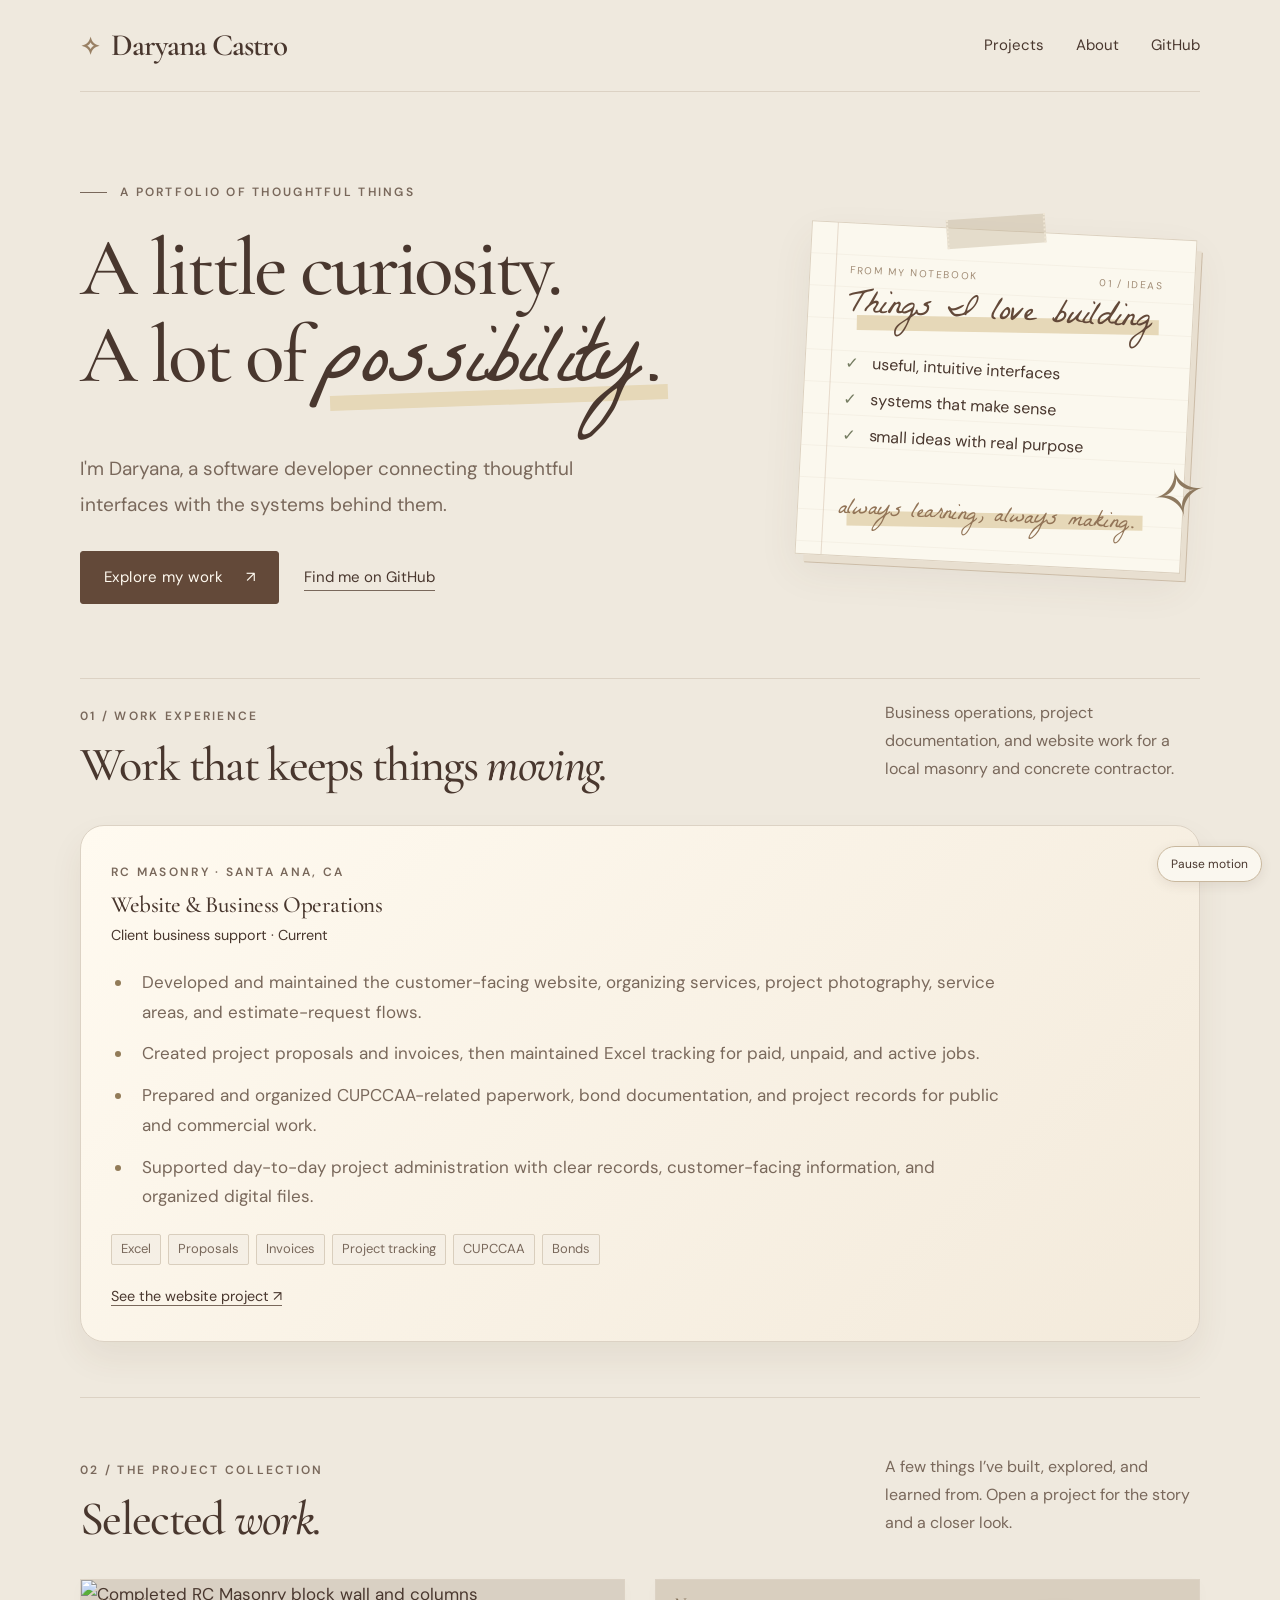
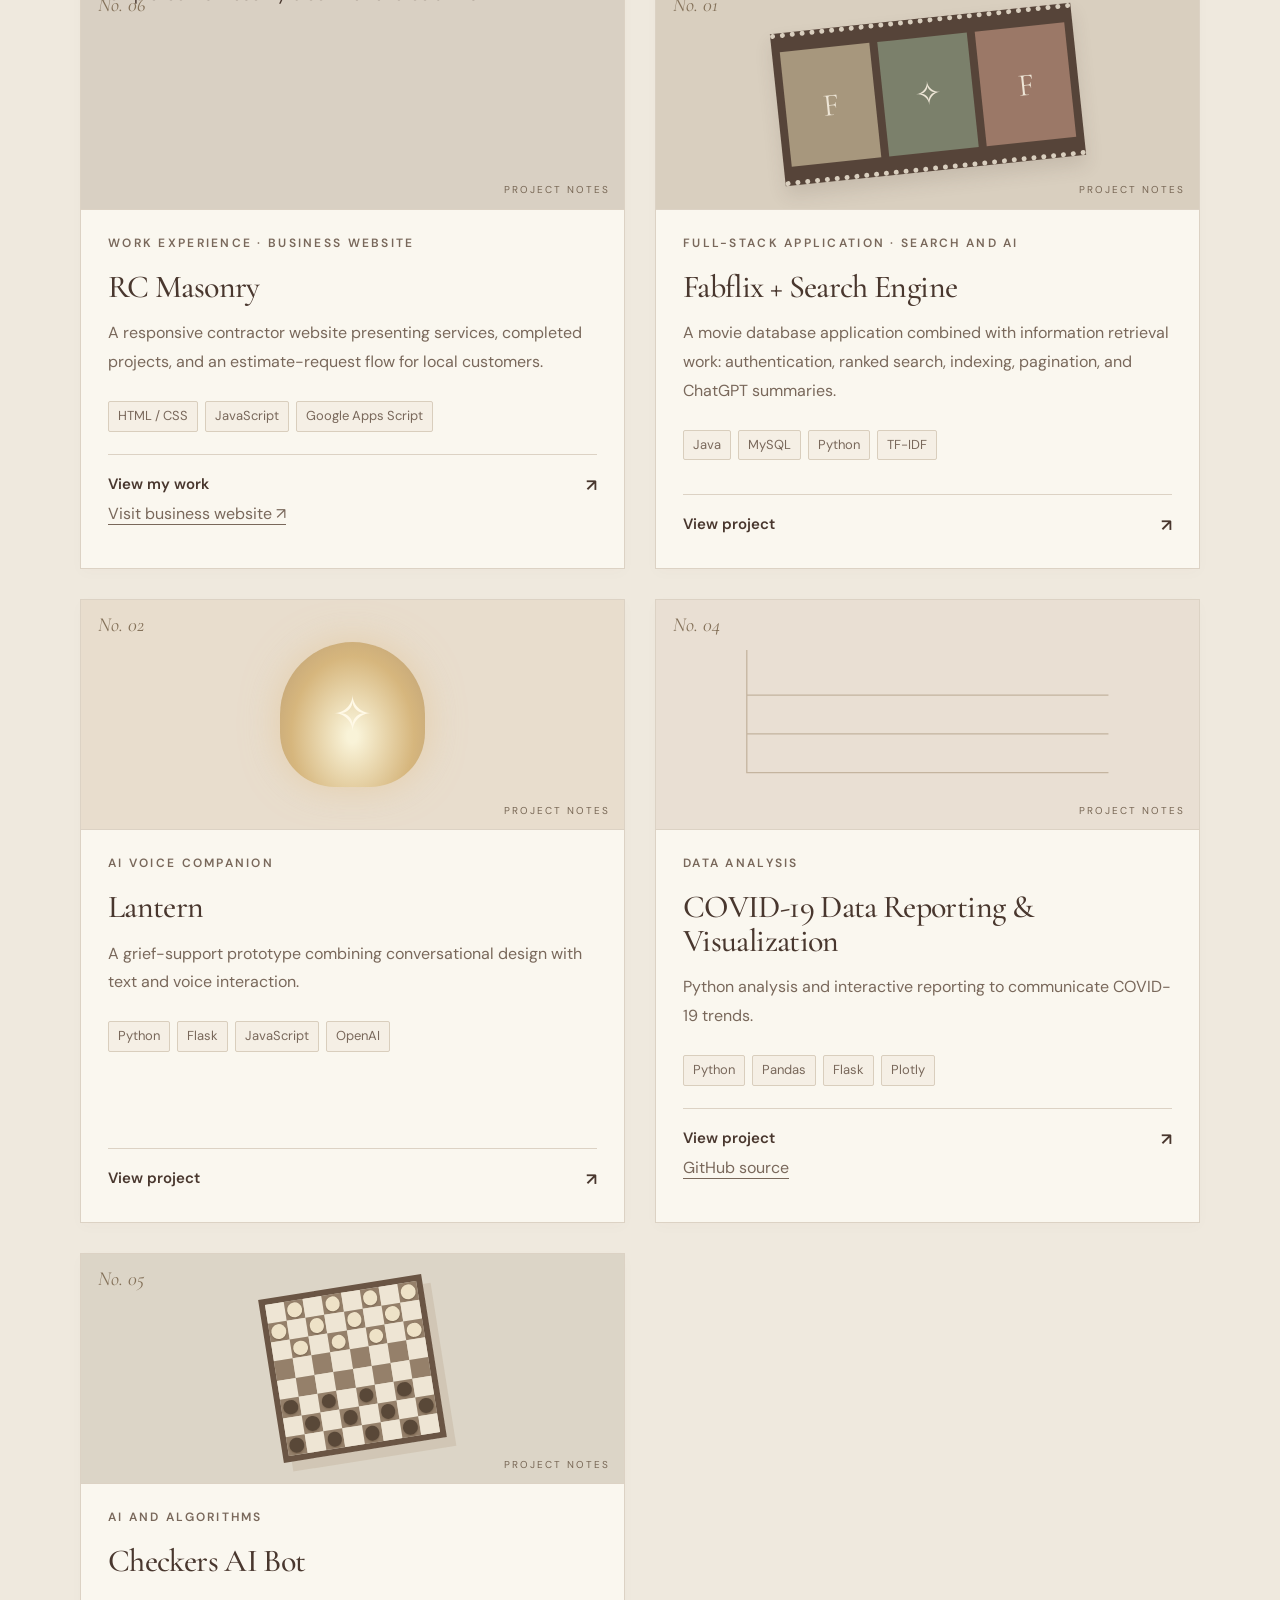
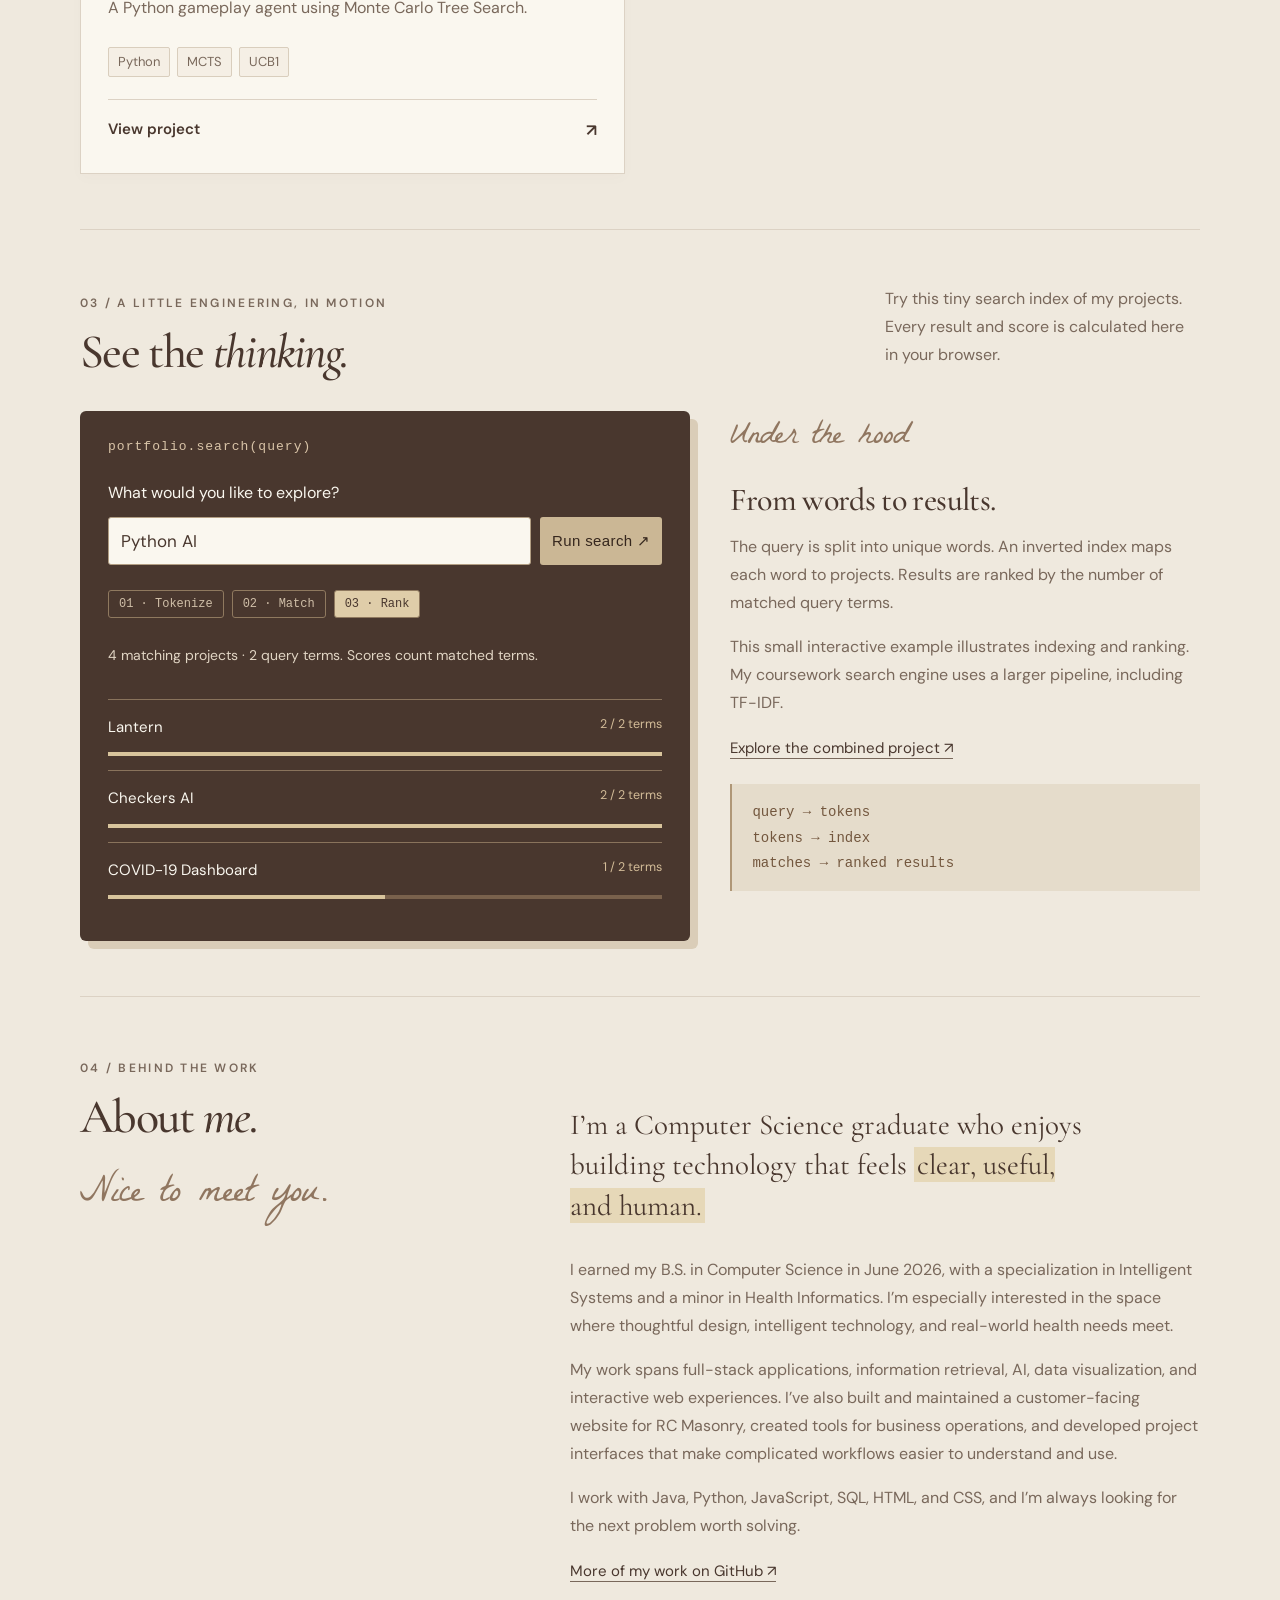
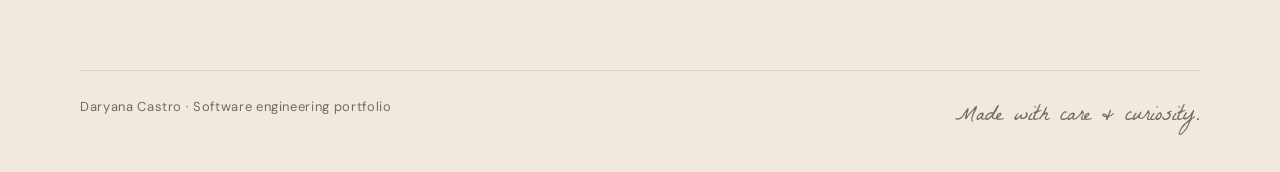
==== commit 5ce4e2e1: "Correct About section academic background" ====
--- a/index.html
+++ b/index.html
@@ -1,2 +1,2 @@
-<!doctype html><html lang="en"><head><meta charset="utf-8"><meta name="viewport" content="width=device-width,initial-scale=1"><title>Portfolio | Daryana Castro</title><meta name="description" content="Daryana Castro's software engineering portfolio: full-stack applications, AI, search, and data visualization."><link rel="stylesheet" href="styles.css?v=motion-2"><link rel="icon" href="data:image/svg+xml,%3Csvg xmlns='http://www.w3.org/2000/svg' viewBox='0 0 32 32'%3E%3Crect width='32' height='32' rx='8' fill='%23634939'/%3E%3Ctext x='6' y='24' font-size='22' fill='white' font-family='sans-serif'%3ED%3C/text%3E%3C/svg%3E"></head><body><a class="skip-link" href="#main">Skip to content</a><header><a class="brand" href="index.html">Daryana Castro</a><nav aria-label="Main navigation"><a href="index.html#projects">Projects</a><a href="index.html#about">About</a><a href="https://github.com/Daryanac">GitHub</a></nav></header><main id="main"><section class="hero hero-home"><div><p class="eyebrow">A portfolio of thoughtful things</p><h1>A little curiosity.<br>A lot of <span class="script">possibility.</span></h1><p class="lead">I'm Daryana, a software developer connecting thoughtful interfaces with the systems behind them.</p><div class="hero-actions"><a class="button" href="#projects">Explore my work <span aria-hidden="true">↗</span></a><a class="text-link" href="https://github.com/Daryanac">Find me on GitHub</a></div></div><aside class="journal" aria-label="My development interests"><div class="journal-top"><span>From my notebook</span><span>01 / ideas</span></div><p class="script">Things I love building</p><ul><li>useful, intuitive interfaces</li><li>systems that make sense</li><li>small ideas with real purpose</li></ul><p class="margin-note script">always learning, always making.</p><span class="journal-star" aria-hidden="true">✧</span></aside></section><section class="section" id="projects"><div class="section-heading"><div><span class="section-index">01 / The project collection</span><h2>Selected <em>work.</em></h2></div><p>A few things I’ve built, explored, and learned from. Open a project for the story and a closer look.</p></div><div class="grid"><article class="card"><a class="visual v-movies" href="projects/fabflix.html" aria-label="Explore Fabflix"><span class="folio">No. 01</span><div class="film"><span>F</span><span>✧</span><span>F</span></div></a><span class="label">Full-stack web application</span><h3>Fabflix</h3><p>Movie discovery, authentication, employee tools, and checkout built with Java and MySQL.</p><div class="tags"><span>Java</span><span>MySQL</span><span>Redis</span></div><a href="projects/fabflix.html">View project</a></article><article class="card"><a class="visual v-lantern" href="projects/lantern.html" aria-label="Explore Lantern"><span class="folio">No. 02</span><div class="lantern-orb">✧</div></a><span class="label">AI voice companion</span><h3>Lantern</h3><p>A grief-support prototype combining conversational design with text and voice interaction.</p><div class="tags"><span>Python</span><span>Flask</span><span>JavaScript</span><span>OpenAI</span></div><a href="projects/lantern.html">View project</a></article><article class="card"><a class="visual v-search" href="projects/search-engine.html" aria-label="Explore Search engine"><span class="folio">No. 03</span><div class="search-paper"><b>Find a little clarity.</b><i></i><i></i><i></i></div></a><span class="label">Search and AI integration</span><h3>Search &amp; Information Retrieval Engine</h3><p>A Python information retrieval project with indexing, ranked search, and ChatGPT summaries.</p><div class="tags"><span>Python</span><span>TF-IDF</span><span>Inverted indexes</span></div><a href="projects/search-engine.html">View project</a></article><article class="card"><a class="visual v-data" href="projects/covid-data.html" aria-label="Explore COVID-19 dashboard"><span class="folio">No. 04</span><svg class="mini-chart" viewBox="0 0 300 120" aria-hidden="true"><path d="M10 10V105H290M10 75H290M10 45H290" fill="none" stroke="#c4b49f"/><path d="M10 100L35 94 55 74 75 87 95 58 115 68 145 20 165 55 185 48 210 82 240 69 265 86 290 78" fill="none" stroke="#806347" stroke-width="3"/></svg></a><span class="label">Data analysis</span><h3>COVID-19 Data Reporting &amp; Visualization</h3><p>Python analysis and interactive reporting to communicate COVID-19 trends.</p><div class="tags"><span>Python</span><span>Pandas</span><span>Flask</span><span>Plotly</span></div><a href="projects/covid-data.html">View project</a><p><a href="https://github.com/Daryanac/covid-19-dashboard">GitHub source</a></p></article><article class="card"><a class="visual v-checkers" href="projects/checkers-ai.html" aria-label="Explore Checkers AI"><span class="folio">No. 05</span><div class="mini-board"><span class=""></span><span class="dark"><i class="light"></i></span><span class=""></span><span class="dark"><i class="light"></i></span><span class=""></span><span class="dark"><i class="light"></i></span><span class=""></span><span class="dark"><i class="light"></i></span><span class="dark"><i class="light"></i></span><span class=""></span><span class="dark"><i class="light"></i></span><span class=""></span><span class="dark"><i class="light"></i></span><span class=""></span><span class="dark"><i class="light"></i></span><span class=""></span><span class=""></span><span class="dark"><i class="light"></i></span><span class=""></span><span class="dark"><i class="light"></i></span><span class=""></span><span class="dark"><i class="light"></i></span><span class=""></span><span class="dark"><i class="light"></i></span><span class="dark"></span><span class=""></span><span class="dark"></span><span class=""></span><span class="dark"></span><span class=""></span><span class="dark"></span><span class=""></span><span class=""></span><span class="dark"></span><span class=""></span><span class="dark"></span><span class=""></span><span class="dark"></span><span class=""></span><span class="dark"></span><span class="dark"><i class=""></i></span><span class=""></span><span class="dark"><i class=""></i></span><span class=""></span><span class="dark"><i class=""></i></span><span class=""></span><span class="dark"><i class=""></i></span><span class=""></span><span class=""></span><span class="dark"><i class=""></i></span><span class=""></span><span class="dark"><i class=""></i></span><span class=""></span><span class="dark"><i class=""></i></span><span class=""></span><span class="dark"><i class=""></i></span><span class="dark"><i class=""></i></span><span class=""></span><span class="dark"><i class=""></i></span><span class=""></span><span class="dark"><i class=""></i></span><span class=""></span><span class="dark"><i class=""></i></span><span class=""></span></div></a><span class="label">AI and algorithms</span><h3>Checkers AI Bot</h3><p>A Python gameplay agent using Monte Carlo Tree Search.</p><div class="tags"><span>Python</span><span>MCTS</span><span>UCB1</span></div><a href="projects/checkers-ai.html">View project</a></article><article class="card"><a class="visual" href="projects/rc-masonry.html" aria-label="Explore RC Masonry" style="background:#d9d0c3"><span class="folio">No. 06</span><img src="https://rcmasonryoc.com/images/rc-masonry-finished-block-columns-santa-ana.jpg" alt="Completed RC Masonry block wall and columns" loading="lazy" style="width:100%;height:100%;object-fit:cover"></a><span class="label">Work experience · Business website</span><h3>RC Masonry</h3><p>A responsive contractor website presenting services, completed projects, and an estimate-request flow for local customers.</p><div class="tags"><span>HTML / CSS</span><span>JavaScript</span><span>Google Apps Script</span></div><a href="projects/rc-masonry.html">View my work</a><p><a href="https://rcmasonryoc.com/" target="_blank" rel="noopener noreferrer">Visit business website ↗</a></p></article></div></section><section class="section lab" id="lab"><div class="section-heading"><div><span class="section-index">02 / A little engineering, in motion</span><h2>See the <em>thinking.</em></h2></div><p>Try this tiny search index of my projects. Every result and score is calculated here in your browser.</p></div><div class="lab-layout"><div class="lab-console"><span class="console-title">portfolio.search(query)</span><form id="lab-form"><label for="lab-query">What would you like to explore?</label><div class="lab-input"><input id="lab-query" value="Python AI" maxlength="80" placeholder="Try Java, voice, or data"><button class="button" type="submit">Run search ↗</button></div></form><div class="pipeline" aria-label="Search processing steps"><span data-stage="0">01 · Tokenize</span><span data-stage="1">02 · Match</span><span data-stage="2">03 · Rank</span></div><p id="lab-detail" aria-live="polite">Enter a topic to see matching projects.</p><div id="lab-results"></div></div><aside class="lab-notes"><span class="script">Under the hood</span><h3>From words to results.</h3><p>The query is split into unique words. An inverted index maps each word to projects. Results are ranked by the number of matched query terms.</p><p>This small interactive example illustrates indexing and ranking. My coursework search engine uses a larger pipeline, including TF-IDF.</p><a class="text-link" href="projects/search-engine.html">Explore the search project ↗</a><div class="code-note"><code>query → tokens<br>tokens → index<br>matches → ranked results</code></div></aside></div></section><section class="section" id="about"><div class="about-grid"><div class="about-title"><span class="section-index">03 / Behind the work</span><h2>About <em>me.</em></h2><span class="script">Nice to meet you.</span></div><div class="about-copy"><p class="lead">I’m a Psychology major and software developer who enjoys building technology that feels <mark>clear, useful, and human.</mark></p><p>I’m especially interested in the space where thoughtful design meets a well-built system. My projects span full-stack applications, information retrieval, AI, data visualization, and interactive web experiences.</p><p>Alongside coursework, I’ve built and maintained a customer-facing website for RC Masonry, created tools for business operations, and developed project interfaces that turn complicated workflows into something easier to understand and use. I work with Java, Python, JavaScript, SQL, HTML, and CSS.</p><p>I’m always learning, testing ideas, and looking for the next problem worth solving.</p><a class="text-link" href="https://github.com/Daryanac">More of my work on GitHub ↗</a></div></div></section></main><footer><span>Daryana Castro · Software engineering portfolio</span><span class="footer-script">Made with care &amp; curiosity.</span></footer><script src="portfolio.js?v=5" defer></script></body></html>
+<!doctype html><html lang="en"><head><meta charset="utf-8"><meta name="viewport" content="width=device-width,initial-scale=1"><title>Portfolio | Daryana Castro</title><meta name="description" content="Daryana Castro's software engineering portfolio: full-stack applications, AI, search, and data visualization."><link rel="stylesheet" href="styles.css?v=motion-2"><link rel="icon" href="data:image/svg+xml,%3Csvg xmlns='http://www.w3.org/2000/svg' viewBox='0 0 32 32'%3E%3Crect width='32' height='32' rx='8' fill='%23634939'/%3E%3Ctext x='6' y='24' font-size='22' fill='white' font-family='sans-serif'%3ED%3C/text%3E%3C/svg%3E"></head><body><a class="skip-link" href="#main">Skip to content</a><header><a class="brand" href="index.html">Daryana Castro</a><nav aria-label="Main navigation"><a href="index.html#projects">Projects</a><a href="index.html#about">About</a><a href="https://github.com/Daryanac">GitHub</a></nav></header><main id="main"><section class="hero hero-home"><div><p class="eyebrow">A portfolio of thoughtful things</p><h1>A little curiosity.<br>A lot of <span class="script">possibility.</span></h1><p class="lead">I'm Daryana, a software developer connecting thoughtful interfaces with the systems behind them.</p><div class="hero-actions"><a class="button" href="#projects">Explore my work <span aria-hidden="true">↗</span></a><a class="text-link" href="https://github.com/Daryanac">Find me on GitHub</a></div></div><aside class="journal" aria-label="My development interests"><div class="journal-top"><span>From my notebook</span><span>01 / ideas</span></div><p class="script">Things I love building</p><ul><li>useful, intuitive interfaces</li><li>systems that make sense</li><li>small ideas with real purpose</li></ul><p class="margin-note script">always learning, always making.</p><span class="journal-star" aria-hidden="true">✧</span></aside></section><section class="section" id="projects"><div class="section-heading"><div><span class="section-index">01 / The project collection</span><h2>Selected <em>work.</em></h2></div><p>A few things I’ve built, explored, and learned from. Open a project for the story and a closer look.</p></div><div class="grid"><article class="card"><a class="visual v-movies" href="projects/fabflix.html" aria-label="Explore Fabflix"><span class="folio">No. 01</span><div class="film"><span>F</span><span>✧</span><span>F</span></div></a><span class="label">Full-stack web application</span><h3>Fabflix</h3><p>Movie discovery, authentication, employee tools, and checkout built with Java and MySQL.</p><div class="tags"><span>Java</span><span>MySQL</span><span>Redis</span></div><a href="projects/fabflix.html">View project</a></article><article class="card"><a class="visual v-lantern" href="projects/lantern.html" aria-label="Explore Lantern"><span class="folio">No. 02</span><div class="lantern-orb">✧</div></a><span class="label">AI voice companion</span><h3>Lantern</h3><p>A grief-support prototype combining conversational design with text and voice interaction.</p><div class="tags"><span>Python</span><span>Flask</span><span>JavaScript</span><span>OpenAI</span></div><a href="projects/lantern.html">View project</a></article><article class="card"><a class="visual v-search" href="projects/search-engine.html" aria-label="Explore Search engine"><span class="folio">No. 03</span><div class="search-paper"><b>Find a little clarity.</b><i></i><i></i><i></i></div></a><span class="label">Search and AI integration</span><h3>Search &amp; Information Retrieval Engine</h3><p>A Python information retrieval project with indexing, ranked search, and ChatGPT summaries.</p><div class="tags"><span>Python</span><span>TF-IDF</span><span>Inverted indexes</span></div><a href="projects/search-engine.html">View project</a></article><article class="card"><a class="visual v-data" href="projects/covid-data.html" aria-label="Explore COVID-19 dashboard"><span class="folio">No. 04</span><svg class="mini-chart" viewBox="0 0 300 120" aria-hidden="true"><path d="M10 10V105H290M10 75H290M10 45H290" fill="none" stroke="#c4b49f"/><path d="M10 100L35 94 55 74 75 87 95 58 115 68 145 20 165 55 185 48 210 82 240 69 265 86 290 78" fill="none" stroke="#806347" stroke-width="3"/></svg></a><span class="label">Data analysis</span><h3>COVID-19 Data Reporting &amp; Visualization</h3><p>Python analysis and interactive reporting to communicate COVID-19 trends.</p><div class="tags"><span>Python</span><span>Pandas</span><span>Flask</span><span>Plotly</span></div><a href="projects/covid-data.html">View project</a><p><a href="https://github.com/Daryanac/covid-19-dashboard">GitHub source</a></p></article><article class="card"><a class="visual v-checkers" href="projects/checkers-ai.html" aria-label="Explore Checkers AI"><span class="folio">No. 05</span><div class="mini-board"><span class=""></span><span class="dark"><i class="light"></i></span><span class=""></span><span class="dark"><i class="light"></i></span><span class=""></span><span class="dark"><i class="light"></i></span><span class=""></span><span class="dark"><i class="light"></i></span><span class="dark"><i class="light"></i></span><span class=""></span><span class="dark"><i class="light"></i></span><span class=""></span><span class="dark"><i class="light"></i></span><span class=""></span><span class="dark"><i class="light"></i></span><span class=""></span><span class=""></span><span class="dark"><i class="light"></i></span><span class=""></span><span class="dark"><i class="light"></i></span><span class=""></span><span class="dark"><i class="light"></i></span><span class=""></span><span class="dark"><i class="light"></i></span><span class="dark"></span><span class=""></span><span class="dark"></span><span class=""></span><span class="dark"></span><span class=""></span><span class="dark"></span><span class=""></span><span class=""></span><span class="dark"></span><span class=""></span><span class="dark"></span><span class=""></span><span class="dark"></span><span class=""></span><span class="dark"></span><span class="dark"><i class=""></i></span><span class=""></span><span class="dark"><i class=""></i></span><span class=""></span><span class="dark"><i class=""></i></span><span class=""></span><span class="dark"><i class=""></i></span><span class=""></span><span class=""></span><span class="dark"><i class=""></i></span><span class=""></span><span class="dark"><i class=""></i></span><span class=""></span><span class="dark"><i class=""></i></span><span class=""></span><span class="dark"><i class=""></i></span><span class="dark"><i class=""></i></span><span class=""></span><span class="dark"><i class=""></i></span><span class=""></span><span class="dark"><i class=""></i></span><span class=""></span><span class="dark"><i class=""></i></span><span class=""></span></div></a><span class="label">AI and algorithms</span><h3>Checkers AI Bot</h3><p>A Python gameplay agent using Monte Carlo Tree Search.</p><div class="tags"><span>Python</span><span>MCTS</span><span>UCB1</span></div><a href="projects/checkers-ai.html">View project</a></article><article class="card"><a class="visual" href="projects/rc-masonry.html" aria-label="Explore RC Masonry" style="background:#d9d0c3"><span class="folio">No. 06</span><img src="https://rcmasonryoc.com/images/rc-masonry-finished-block-columns-santa-ana.jpg" alt="Completed RC Masonry block wall and columns" loading="lazy" style="width:100%;height:100%;object-fit:cover"></a><span class="label">Work experience · Business website</span><h3>RC Masonry</h3><p>A responsive contractor website presenting services, completed projects, and an estimate-request flow for local customers.</p><div class="tags"><span>HTML / CSS</span><span>JavaScript</span><span>Google Apps Script</span></div><a href="projects/rc-masonry.html">View my work</a><p><a href="https://rcmasonryoc.com/" target="_blank" rel="noopener noreferrer">Visit business website ↗</a></p></article></div></section><section class="section lab" id="lab"><div class="section-heading"><div><span class="section-index">02 / A little engineering, in motion</span><h2>See the <em>thinking.</em></h2></div><p>Try this tiny search index of my projects. Every result and score is calculated here in your browser.</p></div><div class="lab-layout"><div class="lab-console"><span class="console-title">portfolio.search(query)</span><form id="lab-form"><label for="lab-query">What would you like to explore?</label><div class="lab-input"><input id="lab-query" value="Python AI" maxlength="80" placeholder="Try Java, voice, or data"><button class="button" type="submit">Run search ↗</button></div></form><div class="pipeline" aria-label="Search processing steps"><span data-stage="0">01 · Tokenize</span><span data-stage="1">02 · Match</span><span data-stage="2">03 · Rank</span></div><p id="lab-detail" aria-live="polite">Enter a topic to see matching projects.</p><div id="lab-results"></div></div><aside class="lab-notes"><span class="script">Under the hood</span><h3>From words to results.</h3><p>The query is split into unique words. An inverted index maps each word to projects. Results are ranked by the number of matched query terms.</p><p>This small interactive example illustrates indexing and ranking. My coursework search engine uses a larger pipeline, including TF-IDF.</p><a class="text-link" href="projects/search-engine.html">Explore the search project ↗</a><div class="code-note"><code>query → tokens<br>tokens → index<br>matches → ranked results</code></div></aside></div></section><section class="section" id="about"><div class="about-grid"><div class="about-title"><span class="section-index">03 / Behind the work</span><h2>About <em>me.</em></h2><span class="script">Nice to meet you.</span></div><div class="about-copy"><p class="lead">I’m a Computer Science graduate who enjoys building technology that feels <mark>clear, useful, and human.</mark></p><p>I earned my B.S. in Computer Science in June 2026, with a specialization in Intelligent Systems and a minor in Health Informatics. I’m especially interested in the space where thoughtful design, intelligent technology, and real-world health needs meet.</p><p>My work spans full-stack applications, information retrieval, AI, data visualization, and interactive web experiences. I’ve also built and maintained a customer-facing website for RC Masonry, created tools for business operations, and developed project interfaces that make complicated workflows easier to understand and use.</p><p>I work with Java, Python, JavaScript, SQL, HTML, and CSS, and I’m always looking for the next problem worth solving.</p><a class="text-link" href="https://github.com/Daryanac">More of my work on GitHub ↗</a></div></div></section></main><footer><span>Daryana Castro · Software engineering portfolio</span><span class="footer-script">Made with care &amp; curiosity.</span></footer><script src="portfolio.js?v=5" defer></script></body></html>
 
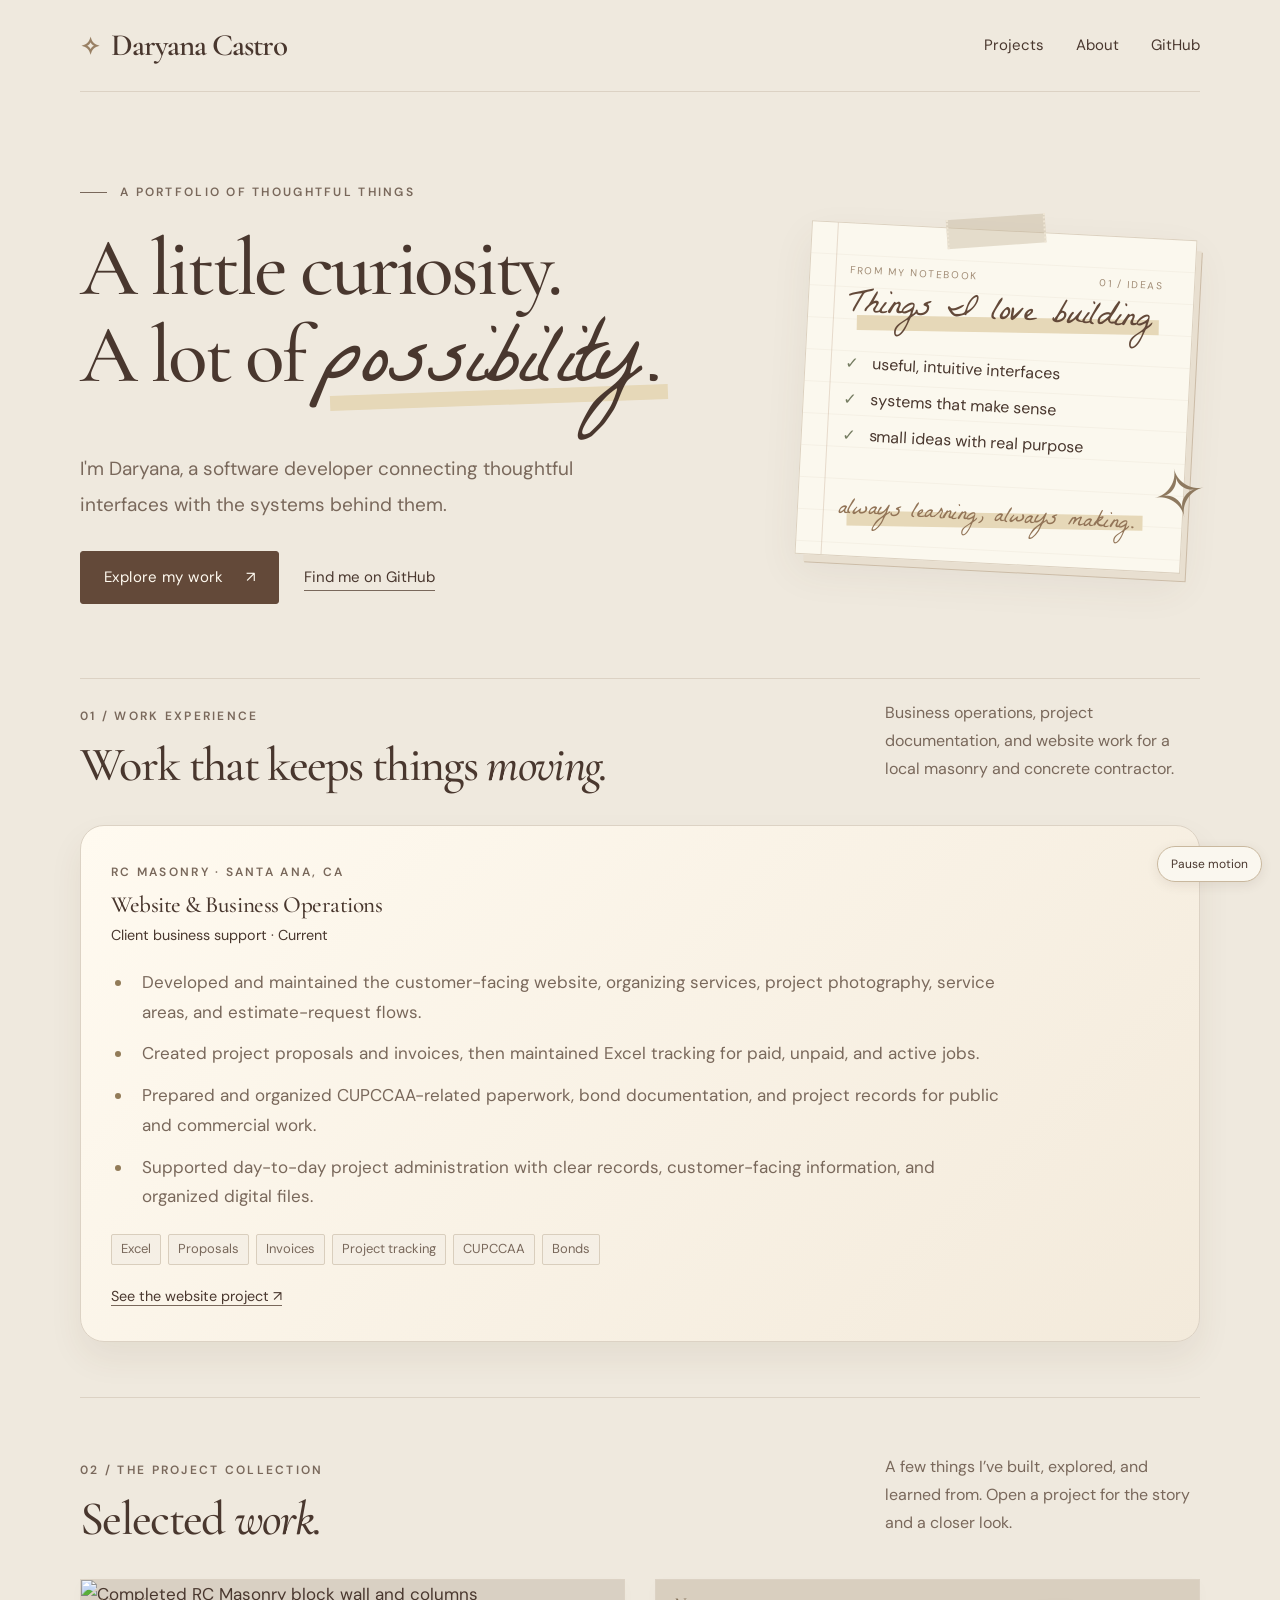
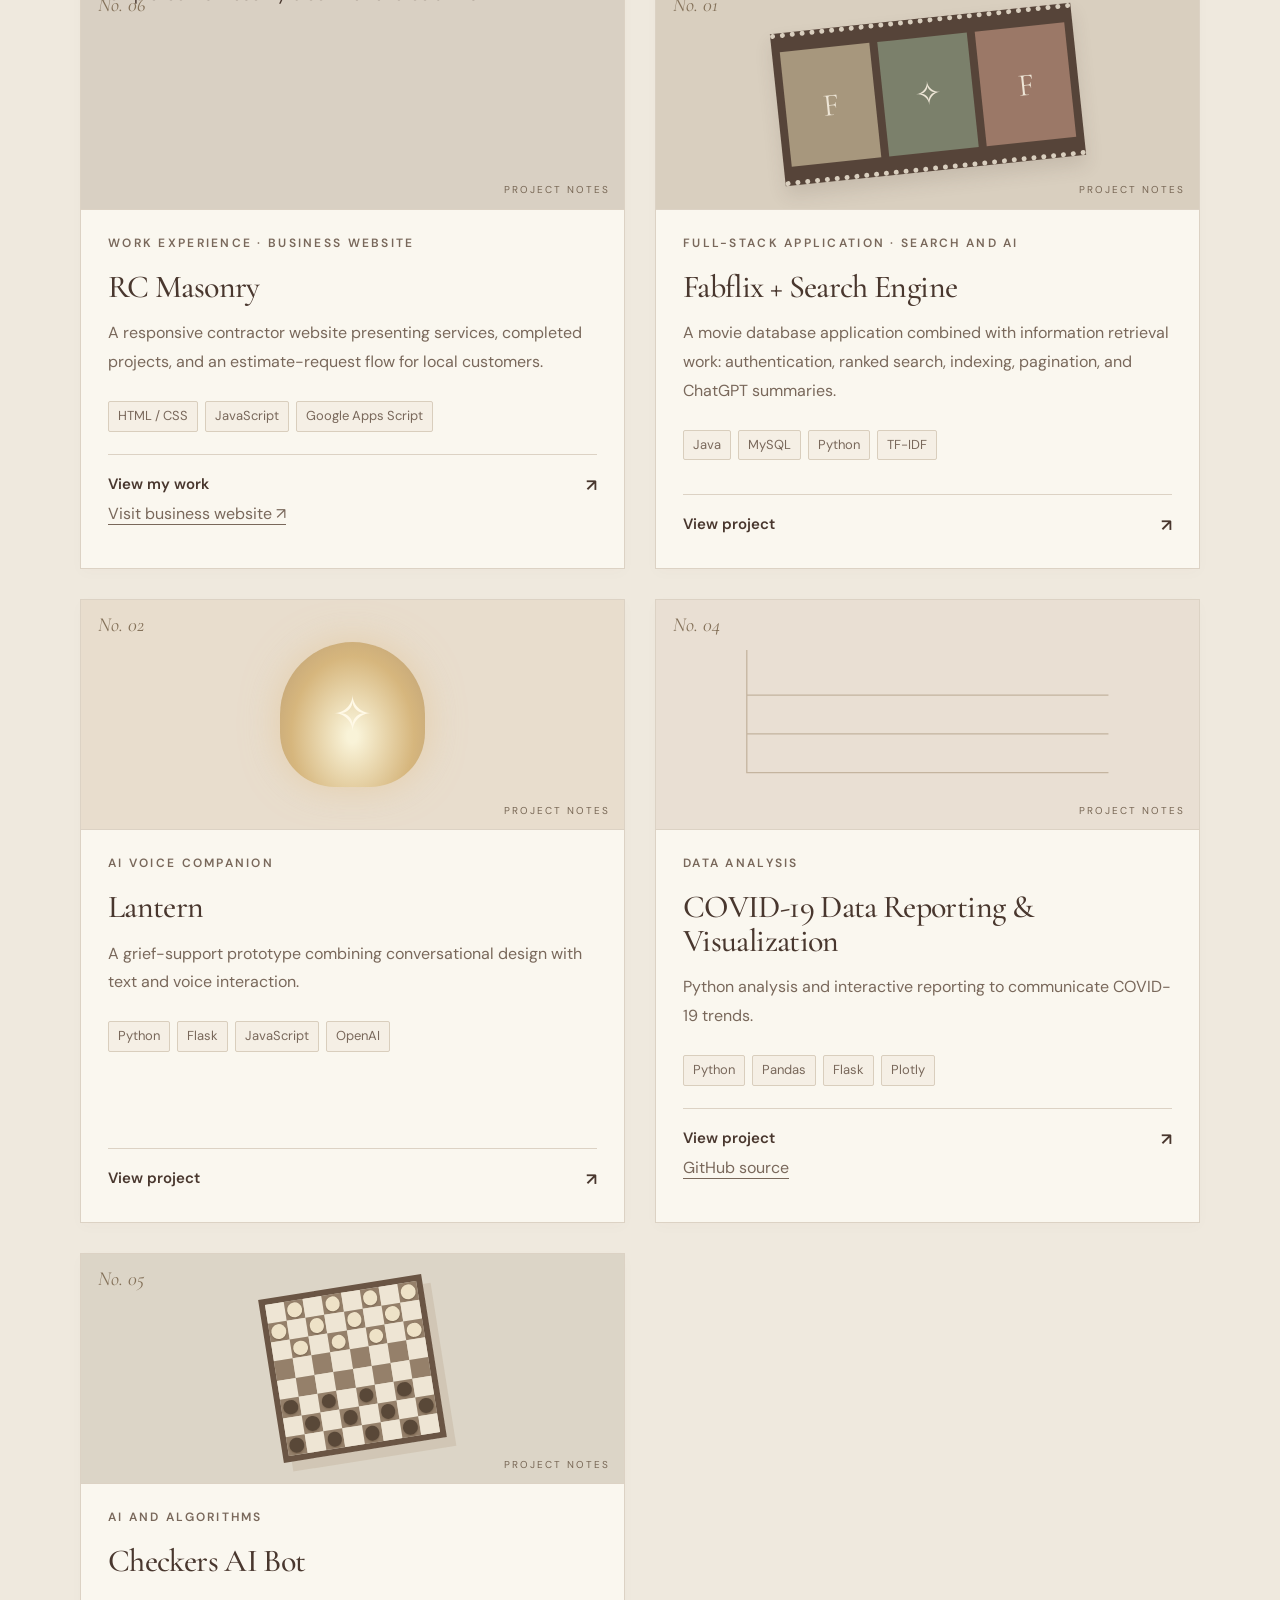
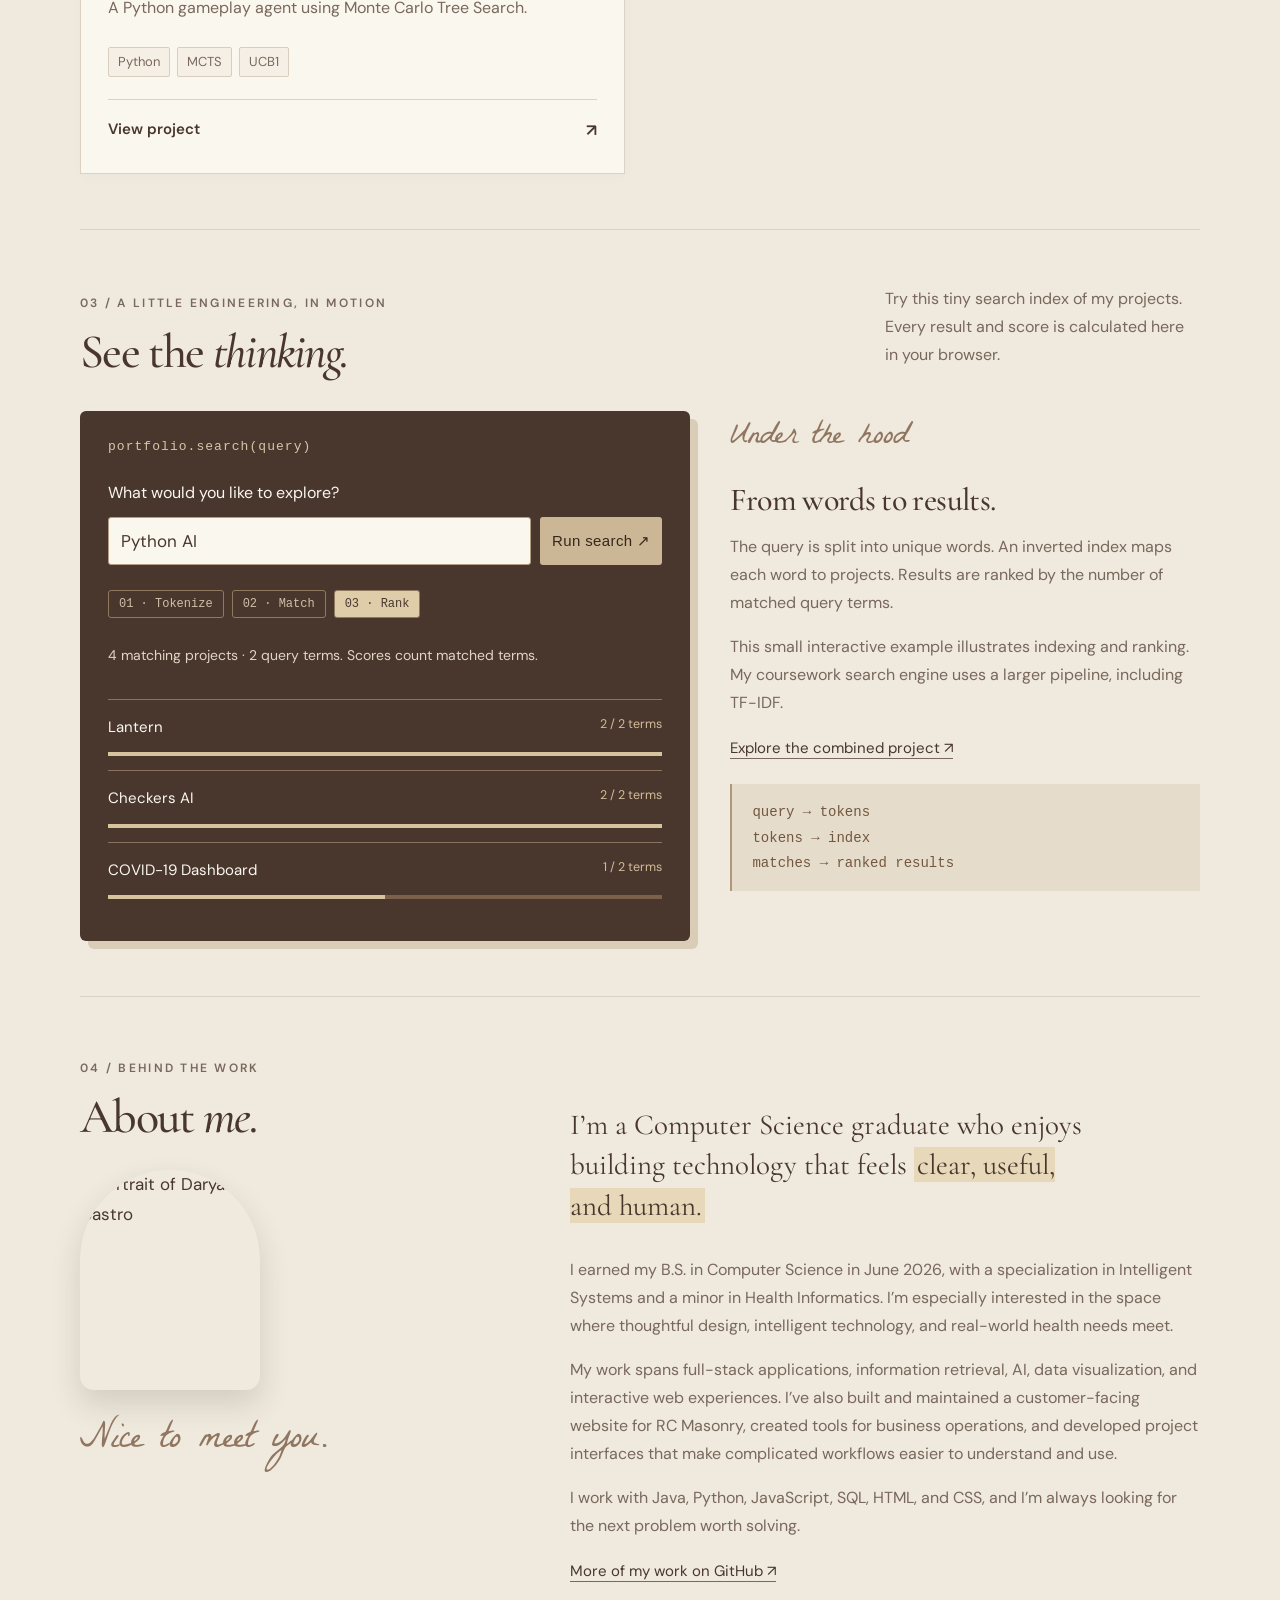
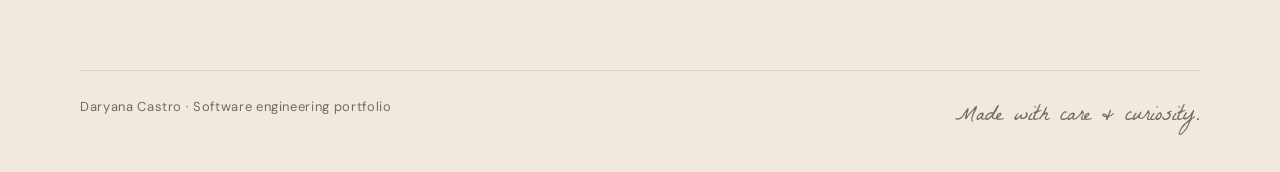
==== commit f4a0f8ef: "Add profile photo to About section" ====
--- a/index.html
+++ b/index.html
@@ -1,2 +1,2 @@
-<!doctype html><html lang="en"><head><meta charset="utf-8"><meta name="viewport" content="width=device-width,initial-scale=1"><title>Portfolio | Daryana Castro</title><meta name="description" content="Daryana Castro's software engineering portfolio: full-stack applications, AI, search, and data visualization."><link rel="stylesheet" href="styles.css?v=motion-2"><link rel="icon" href="data:image/svg+xml,%3Csvg xmlns='http://www.w3.org/2000/svg' viewBox='0 0 32 32'%3E%3Crect width='32' height='32' rx='8' fill='%23634939'/%3E%3Ctext x='6' y='24' font-size='22' fill='white' font-family='sans-serif'%3ED%3C/text%3E%3C/svg%3E"></head><body><a class="skip-link" href="#main">Skip to content</a><header><a class="brand" href="index.html">Daryana Castro</a><nav aria-label="Main navigation"><a href="index.html#projects">Projects</a><a href="index.html#about">About</a><a href="https://github.com/Daryanac">GitHub</a></nav></header><main id="main"><section class="hero hero-home"><div><p class="eyebrow">A portfolio of thoughtful things</p><h1>A little curiosity.<br>A lot of <span class="script">possibility.</span></h1><p class="lead">I'm Daryana, a software developer connecting thoughtful interfaces with the systems behind them.</p><div class="hero-actions"><a class="button" href="#projects">Explore my work <span aria-hidden="true">↗</span></a><a class="text-link" href="https://github.com/Daryanac">Find me on GitHub</a></div></div><aside class="journal" aria-label="My development interests"><div class="journal-top"><span>From my notebook</span><span>01 / ideas</span></div><p class="script">Things I love building</p><ul><li>useful, intuitive interfaces</li><li>systems that make sense</li><li>small ideas with real purpose</li></ul><p class="margin-note script">always learning, always making.</p><span class="journal-star" aria-hidden="true">✧</span></aside></section><section class="section" id="projects"><div class="section-heading"><div><span class="section-index">01 / The project collection</span><h2>Selected <em>work.</em></h2></div><p>A few things I’ve built, explored, and learned from. Open a project for the story and a closer look.</p></div><div class="grid"><article class="card"><a class="visual v-movies" href="projects/fabflix.html" aria-label="Explore Fabflix"><span class="folio">No. 01</span><div class="film"><span>F</span><span>✧</span><span>F</span></div></a><span class="label">Full-stack web application</span><h3>Fabflix</h3><p>Movie discovery, authentication, employee tools, and checkout built with Java and MySQL.</p><div class="tags"><span>Java</span><span>MySQL</span><span>Redis</span></div><a href="projects/fabflix.html">View project</a></article><article class="card"><a class="visual v-lantern" href="projects/lantern.html" aria-label="Explore Lantern"><span class="folio">No. 02</span><div class="lantern-orb">✧</div></a><span class="label">AI voice companion</span><h3>Lantern</h3><p>A grief-support prototype combining conversational design with text and voice interaction.</p><div class="tags"><span>Python</span><span>Flask</span><span>JavaScript</span><span>OpenAI</span></div><a href="projects/lantern.html">View project</a></article><article class="card"><a class="visual v-search" href="projects/search-engine.html" aria-label="Explore Search engine"><span class="folio">No. 03</span><div class="search-paper"><b>Find a little clarity.</b><i></i><i></i><i></i></div></a><span class="label">Search and AI integration</span><h3>Search &amp; Information Retrieval Engine</h3><p>A Python information retrieval project with indexing, ranked search, and ChatGPT summaries.</p><div class="tags"><span>Python</span><span>TF-IDF</span><span>Inverted indexes</span></div><a href="projects/search-engine.html">View project</a></article><article class="card"><a class="visual v-data" href="projects/covid-data.html" aria-label="Explore COVID-19 dashboard"><span class="folio">No. 04</span><svg class="mini-chart" viewBox="0 0 300 120" aria-hidden="true"><path d="M10 10V105H290M10 75H290M10 45H290" fill="none" stroke="#c4b49f"/><path d="M10 100L35 94 55 74 75 87 95 58 115 68 145 20 165 55 185 48 210 82 240 69 265 86 290 78" fill="none" stroke="#806347" stroke-width="3"/></svg></a><span class="label">Data analysis</span><h3>COVID-19 Data Reporting &amp; Visualization</h3><p>Python analysis and interactive reporting to communicate COVID-19 trends.</p><div class="tags"><span>Python</span><span>Pandas</span><span>Flask</span><span>Plotly</span></div><a href="projects/covid-data.html">View project</a><p><a href="https://github.com/Daryanac/covid-19-dashboard">GitHub source</a></p></article><article class="card"><a class="visual v-checkers" href="projects/checkers-ai.html" aria-label="Explore Checkers AI"><span class="folio">No. 05</span><div class="mini-board"><span class=""></span><span class="dark"><i class="light"></i></span><span class=""></span><span class="dark"><i class="light"></i></span><span class=""></span><span class="dark"><i class="light"></i></span><span class=""></span><span class="dark"><i class="light"></i></span><span class="dark"><i class="light"></i></span><span class=""></span><span class="dark"><i class="light"></i></span><span class=""></span><span class="dark"><i class="light"></i></span><span class=""></span><span class="dark"><i class="light"></i></span><span class=""></span><span class=""></span><span class="dark"><i class="light"></i></span><span class=""></span><span class="dark"><i class="light"></i></span><span class=""></span><span class="dark"><i class="light"></i></span><span class=""></span><span class="dark"><i class="light"></i></span><span class="dark"></span><span class=""></span><span class="dark"></span><span class=""></span><span class="dark"></span><span class=""></span><span class="dark"></span><span class=""></span><span class=""></span><span class="dark"></span><span class=""></span><span class="dark"></span><span class=""></span><span class="dark"></span><span class=""></span><span class="dark"></span><span class="dark"><i class=""></i></span><span class=""></span><span class="dark"><i class=""></i></span><span class=""></span><span class="dark"><i class=""></i></span><span class=""></span><span class="dark"><i class=""></i></span><span class=""></span><span class=""></span><span class="dark"><i class=""></i></span><span class=""></span><span class="dark"><i class=""></i></span><span class=""></span><span class="dark"><i class=""></i></span><span class=""></span><span class="dark"><i class=""></i></span><span class="dark"><i class=""></i></span><span class=""></span><span class="dark"><i class=""></i></span><span class=""></span><span class="dark"><i class=""></i></span><span class=""></span><span class="dark"><i class=""></i></span><span class=""></span></div></a><span class="label">AI and algorithms</span><h3>Checkers AI Bot</h3><p>A Python gameplay agent using Monte Carlo Tree Search.</p><div class="tags"><span>Python</span><span>MCTS</span><span>UCB1</span></div><a href="projects/checkers-ai.html">View project</a></article><article class="card"><a class="visual" href="projects/rc-masonry.html" aria-label="Explore RC Masonry" style="background:#d9d0c3"><span class="folio">No. 06</span><img src="https://rcmasonryoc.com/images/rc-masonry-finished-block-columns-santa-ana.jpg" alt="Completed RC Masonry block wall and columns" loading="lazy" style="width:100%;height:100%;object-fit:cover"></a><span class="label">Work experience · Business website</span><h3>RC Masonry</h3><p>A responsive contractor website presenting services, completed projects, and an estimate-request flow for local customers.</p><div class="tags"><span>HTML / CSS</span><span>JavaScript</span><span>Google Apps Script</span></div><a href="projects/rc-masonry.html">View my work</a><p><a href="https://rcmasonryoc.com/" target="_blank" rel="noopener noreferrer">Visit business website ↗</a></p></article></div></section><section class="section lab" id="lab"><div class="section-heading"><div><span class="section-index">02 / A little engineering, in motion</span><h2>See the <em>thinking.</em></h2></div><p>Try this tiny search index of my projects. Every result and score is calculated here in your browser.</p></div><div class="lab-layout"><div class="lab-console"><span class="console-title">portfolio.search(query)</span><form id="lab-form"><label for="lab-query">What would you like to explore?</label><div class="lab-input"><input id="lab-query" value="Python AI" maxlength="80" placeholder="Try Java, voice, or data"><button class="button" type="submit">Run search ↗</button></div></form><div class="pipeline" aria-label="Search processing steps"><span data-stage="0">01 · Tokenize</span><span data-stage="1">02 · Match</span><span data-stage="2">03 · Rank</span></div><p id="lab-detail" aria-live="polite">Enter a topic to see matching projects.</p><div id="lab-results"></div></div><aside class="lab-notes"><span class="script">Under the hood</span><h3>From words to results.</h3><p>The query is split into unique words. An inverted index maps each word to projects. Results are ranked by the number of matched query terms.</p><p>This small interactive example illustrates indexing and ranking. My coursework search engine uses a larger pipeline, including TF-IDF.</p><a class="text-link" href="projects/search-engine.html">Explore the search project ↗</a><div class="code-note"><code>query → tokens<br>tokens → index<br>matches → ranked results</code></div></aside></div></section><section class="section" id="about"><div class="about-grid"><div class="about-title"><span class="section-index">03 / Behind the work</span><h2>About <em>me.</em></h2><span class="script">Nice to meet you.</span></div><div class="about-copy"><p class="lead">I’m a Computer Science graduate who enjoys building technology that feels <mark>clear, useful, and human.</mark></p><p>I earned my B.S. in Computer Science in June 2026, with a specialization in Intelligent Systems and a minor in Health Informatics. I’m especially interested in the space where thoughtful design, intelligent technology, and real-world health needs meet.</p><p>My work spans full-stack applications, information retrieval, AI, data visualization, and interactive web experiences. I’ve also built and maintained a customer-facing website for RC Masonry, created tools for business operations, and developed project interfaces that make complicated workflows easier to understand and use.</p><p>I work with Java, Python, JavaScript, SQL, HTML, and CSS, and I’m always looking for the next problem worth solving.</p><a class="text-link" href="https://github.com/Daryanac">More of my work on GitHub ↗</a></div></div></section></main><footer><span>Daryana Castro · Software engineering portfolio</span><span class="footer-script">Made with care &amp; curiosity.</span></footer><script src="portfolio.js?v=5" defer></script></body></html>
+<!doctype html><html lang="en"><head><meta charset="utf-8"><meta name="viewport" content="width=device-width,initial-scale=1"><title>Portfolio | Daryana Castro</title><meta name="description" content="Daryana Castro's software engineering portfolio: full-stack applications, AI, search, and data visualization."><link rel="stylesheet" href="styles.css?v=motion-2"><link rel="icon" href="data:image/svg+xml,%3Csvg xmlns='http://www.w3.org/2000/svg' viewBox='0 0 32 32'%3E%3Crect width='32' height='32' rx='8' fill='%23634939'/%3E%3Ctext x='6' y='24' font-size='22' fill='white' font-family='sans-serif'%3ED%3C/text%3E%3C/svg%3E"></head><body><a class="skip-link" href="#main">Skip to content</a><header><a class="brand" href="index.html">Daryana Castro</a><nav aria-label="Main navigation"><a href="index.html#projects">Projects</a><a href="index.html#about">About</a><a href="https://github.com/Daryanac">GitHub</a></nav></header><main id="main"><section class="hero hero-home"><div><p class="eyebrow">A portfolio of thoughtful things</p><h1>A little curiosity.<br>A lot of <span class="script">possibility.</span></h1><p class="lead">I'm Daryana, a software developer connecting thoughtful interfaces with the systems behind them.</p><div class="hero-actions"><a class="button" href="#projects">Explore my work <span aria-hidden="true">↗</span></a><a class="text-link" href="https://github.com/Daryanac">Find me on GitHub</a></div></div><aside class="journal" aria-label="My development interests"><div class="journal-top"><span>From my notebook</span><span>01 / ideas</span></div><p class="script">Things I love building</p><ul><li>useful, intuitive interfaces</li><li>systems that make sense</li><li>small ideas with real purpose</li></ul><p class="margin-note script">always learning, always making.</p><span class="journal-star" aria-hidden="true">✧</span></aside></section><section class="section" id="projects"><div class="section-heading"><div><span class="section-index">01 / The project collection</span><h2>Selected <em>work.</em></h2></div><p>A few things I’ve built, explored, and learned from. Open a project for the story and a closer look.</p></div><div class="grid"><article class="card"><a class="visual v-movies" href="projects/fabflix.html" aria-label="Explore Fabflix"><span class="folio">No. 01</span><div class="film"><span>F</span><span>✧</span><span>F</span></div></a><span class="label">Full-stack web application</span><h3>Fabflix</h3><p>Movie discovery, authentication, employee tools, and checkout built with Java and MySQL.</p><div class="tags"><span>Java</span><span>MySQL</span><span>Redis</span></div><a href="projects/fabflix.html">View project</a></article><article class="card"><a class="visual v-lantern" href="projects/lantern.html" aria-label="Explore Lantern"><span class="folio">No. 02</span><div class="lantern-orb">✧</div></a><span class="label">AI voice companion</span><h3>Lantern</h3><p>A grief-support prototype combining conversational design with text and voice interaction.</p><div class="tags"><span>Python</span><span>Flask</span><span>JavaScript</span><span>OpenAI</span></div><a href="projects/lantern.html">View project</a></article><article class="card"><a class="visual v-search" href="projects/search-engine.html" aria-label="Explore Search engine"><span class="folio">No. 03</span><div class="search-paper"><b>Find a little clarity.</b><i></i><i></i><i></i></div></a><span class="label">Search and AI integration</span><h3>Search &amp; Information Retrieval Engine</h3><p>A Python information retrieval project with indexing, ranked search, and ChatGPT summaries.</p><div class="tags"><span>Python</span><span>TF-IDF</span><span>Inverted indexes</span></div><a href="projects/search-engine.html">View project</a></article><article class="card"><a class="visual v-data" href="projects/covid-data.html" aria-label="Explore COVID-19 dashboard"><span class="folio">No. 04</span><svg class="mini-chart" viewBox="0 0 300 120" aria-hidden="true"><path d="M10 10V105H290M10 75H290M10 45H290" fill="none" stroke="#c4b49f"/><path d="M10 100L35 94 55 74 75 87 95 58 115 68 145 20 165 55 185 48 210 82 240 69 265 86 290 78" fill="none" stroke="#806347" stroke-width="3"/></svg></a><span class="label">Data analysis</span><h3>COVID-19 Data Reporting &amp; Visualization</h3><p>Python analysis and interactive reporting to communicate COVID-19 trends.</p><div class="tags"><span>Python</span><span>Pandas</span><span>Flask</span><span>Plotly</span></div><a href="projects/covid-data.html">View project</a><p><a href="https://github.com/Daryanac/covid-19-dashboard">GitHub source</a></p></article><article class="card"><a class="visual v-checkers" href="projects/checkers-ai.html" aria-label="Explore Checkers AI"><span class="folio">No. 05</span><div class="mini-board"><span class=""></span><span class="dark"><i class="light"></i></span><span class=""></span><span class="dark"><i class="light"></i></span><span class=""></span><span class="dark"><i class="light"></i></span><span class=""></span><span class="dark"><i class="light"></i></span><span class="dark"><i class="light"></i></span><span class=""></span><span class="dark"><i class="light"></i></span><span class=""></span><span class="dark"><i class="light"></i></span><span class=""></span><span class="dark"><i class="light"></i></span><span class=""></span><span class=""></span><span class="dark"><i class="light"></i></span><span class=""></span><span class="dark"><i class="light"></i></span><span class=""></span><span class="dark"><i class="light"></i></span><span class=""></span><span class="dark"><i class="light"></i></span><span class="dark"></span><span class=""></span><span class="dark"></span><span class=""></span><span class="dark"></span><span class=""></span><span class="dark"></span><span class=""></span><span class=""></span><span class="dark"></span><span class=""></span><span class="dark"></span><span class=""></span><span class="dark"></span><span class=""></span><span class="dark"></span><span class="dark"><i class=""></i></span><span class=""></span><span class="dark"><i class=""></i></span><span class=""></span><span class="dark"><i class=""></i></span><span class=""></span><span class="dark"><i class=""></i></span><span class=""></span><span class=""></span><span class="dark"><i class=""></i></span><span class=""></span><span class="dark"><i class=""></i></span><span class=""></span><span class="dark"><i class=""></i></span><span class=""></span><span class="dark"><i class=""></i></span><span class="dark"><i class=""></i></span><span class=""></span><span class="dark"><i class=""></i></span><span class=""></span><span class="dark"><i class=""></i></span><span class=""></span><span class="dark"><i class=""></i></span><span class=""></span></div></a><span class="label">AI and algorithms</span><h3>Checkers AI Bot</h3><p>A Python gameplay agent using Monte Carlo Tree Search.</p><div class="tags"><span>Python</span><span>MCTS</span><span>UCB1</span></div><a href="projects/checkers-ai.html">View project</a></article><article class="card"><a class="visual" href="projects/rc-masonry.html" aria-label="Explore RC Masonry" style="background:#d9d0c3"><span class="folio">No. 06</span><img src="https://rcmasonryoc.com/images/rc-masonry-finished-block-columns-santa-ana.jpg" alt="Completed RC Masonry block wall and columns" loading="lazy" style="width:100%;height:100%;object-fit:cover"></a><span class="label">Work experience · Business website</span><h3>RC Masonry</h3><p>A responsive contractor website presenting services, completed projects, and an estimate-request flow for local customers.</p><div class="tags"><span>HTML / CSS</span><span>JavaScript</span><span>Google Apps Script</span></div><a href="projects/rc-masonry.html">View my work</a><p><a href="https://rcmasonryoc.com/" target="_blank" rel="noopener noreferrer">Visit business website ↗</a></p></article></div></section><section class="section lab" id="lab"><div class="section-heading"><div><span class="section-index">02 / A little engineering, in motion</span><h2>See the <em>thinking.</em></h2></div><p>Try this tiny search index of my projects. Every result and score is calculated here in your browser.</p></div><div class="lab-layout"><div class="lab-console"><span class="console-title">portfolio.search(query)</span><form id="lab-form"><label for="lab-query">What would you like to explore?</label><div class="lab-input"><input id="lab-query" value="Python AI" maxlength="80" placeholder="Try Java, voice, or data"><button class="button" type="submit">Run search ↗</button></div></form><div class="pipeline" aria-label="Search processing steps"><span data-stage="0">01 · Tokenize</span><span data-stage="1">02 · Match</span><span data-stage="2">03 · Rank</span></div><p id="lab-detail" aria-live="polite">Enter a topic to see matching projects.</p><div id="lab-results"></div></div><aside class="lab-notes"><span class="script">Under the hood</span><h3>From words to results.</h3><p>The query is split into unique words. An inverted index maps each word to projects. Results are ranked by the number of matched query terms.</p><p>This small interactive example illustrates indexing and ranking. My coursework search engine uses a larger pipeline, including TF-IDF.</p><a class="text-link" href="projects/search-engine.html">Explore the search project ↗</a><div class="code-note"><code>query → tokens<br>tokens → index<br>matches → ranked results</code></div></aside></div></section><section class="section" id="about"><div class="about-grid"><div class="about-title"><span class="section-index">03 / Behind the work</span><h2>About <em>me.</em></h2><img src="assets/about-daryana.jpg" alt="Portrait of Daryana Castro" style="width:180px;height:220px;object-fit:cover;border-radius:90px 90px 14px 14px;display:block;margin-top:28px;box-shadow:0 14px 30px rgba(73,55,46,.16)"><span class="script">Nice to meet you.</span></div><div class="about-copy"><p class="lead">I’m a Computer Science graduate who enjoys building technology that feels <mark>clear, useful, and human.</mark></p><p>I earned my B.S. in Computer Science in June 2026, with a specialization in Intelligent Systems and a minor in Health Informatics. I’m especially interested in the space where thoughtful design, intelligent technology, and real-world health needs meet.</p><p>My work spans full-stack applications, information retrieval, AI, data visualization, and interactive web experiences. I’ve also built and maintained a customer-facing website for RC Masonry, created tools for business operations, and developed project interfaces that make complicated workflows easier to understand and use.</p><p>I work with Java, Python, JavaScript, SQL, HTML, and CSS, and I’m always looking for the next problem worth solving.</p><a class="text-link" href="https://github.com/Daryanac">More of my work on GitHub ↗</a></div></div></section></main><footer><span>Daryana Castro · Software engineering portfolio</span><span class="footer-script">Made with care &amp; curiosity.</span></footer><script src="portfolio.js?v=5" defer></script></body></html>
 
